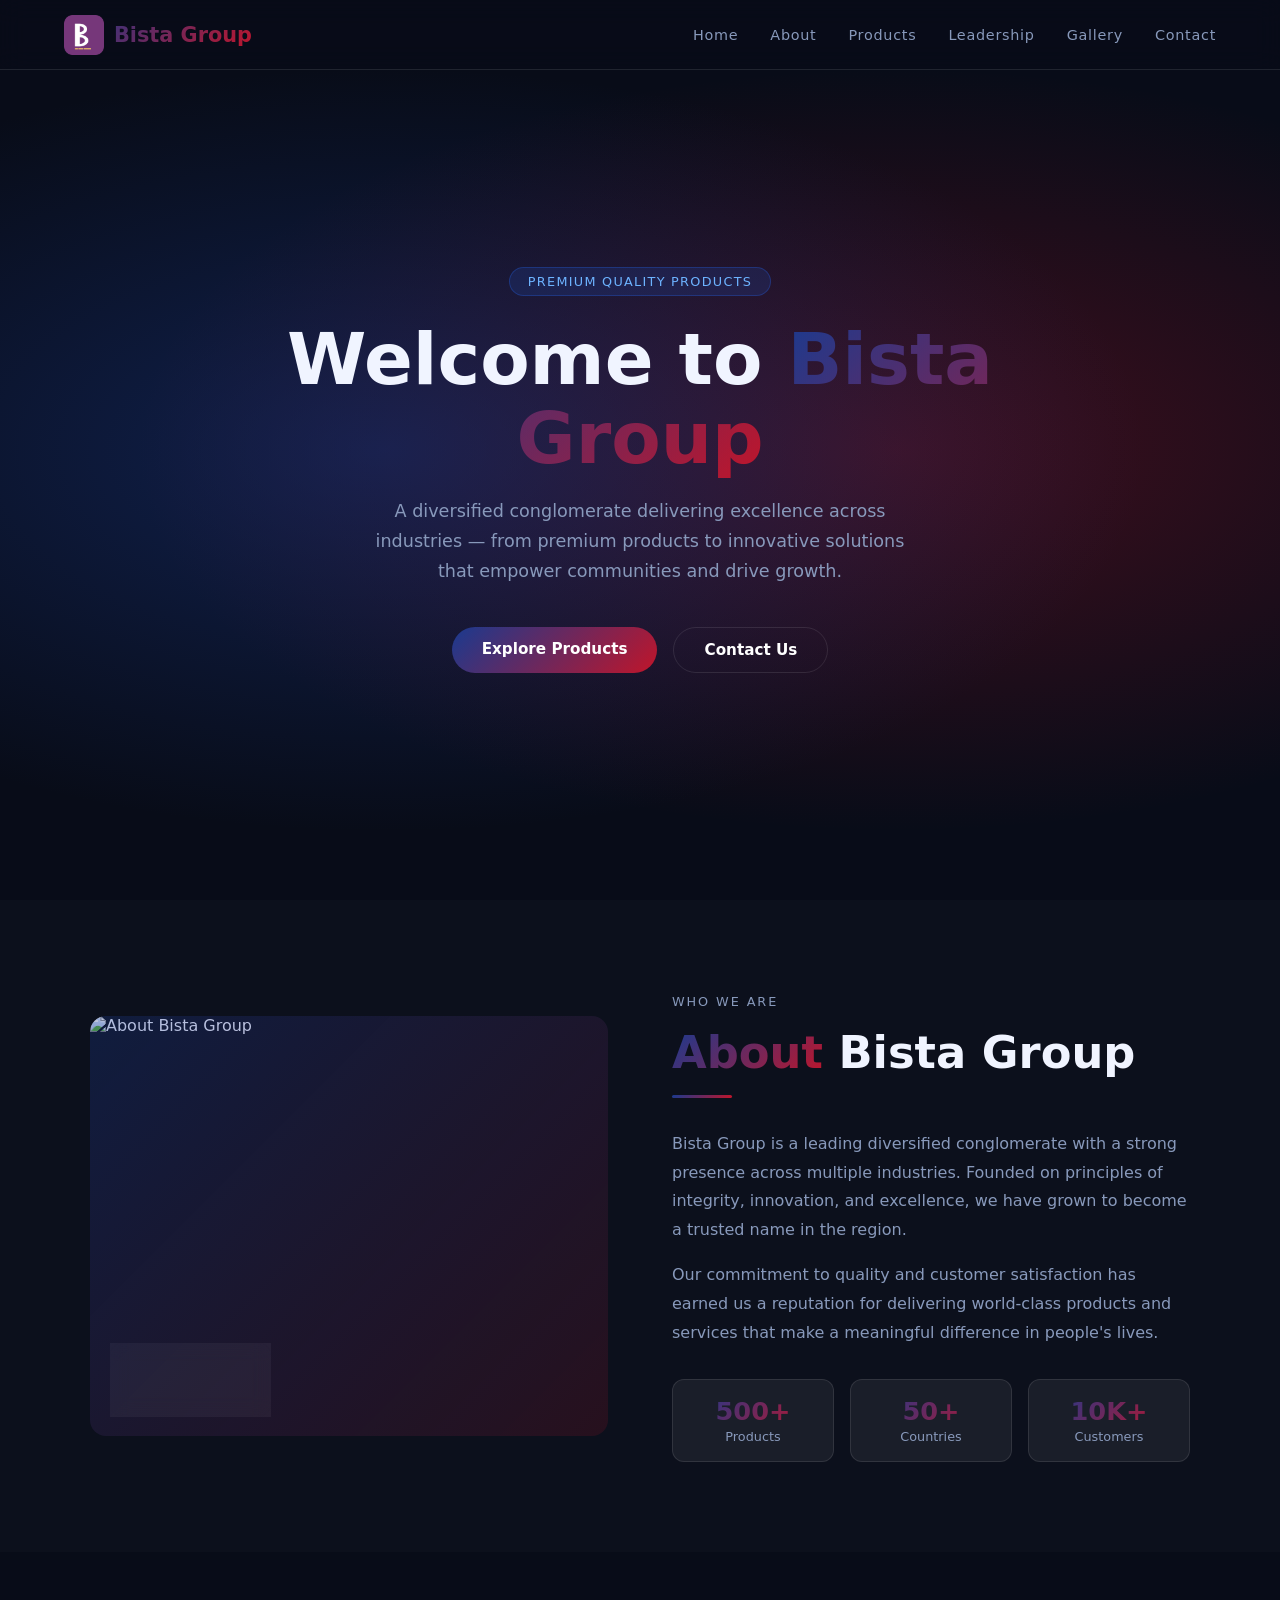
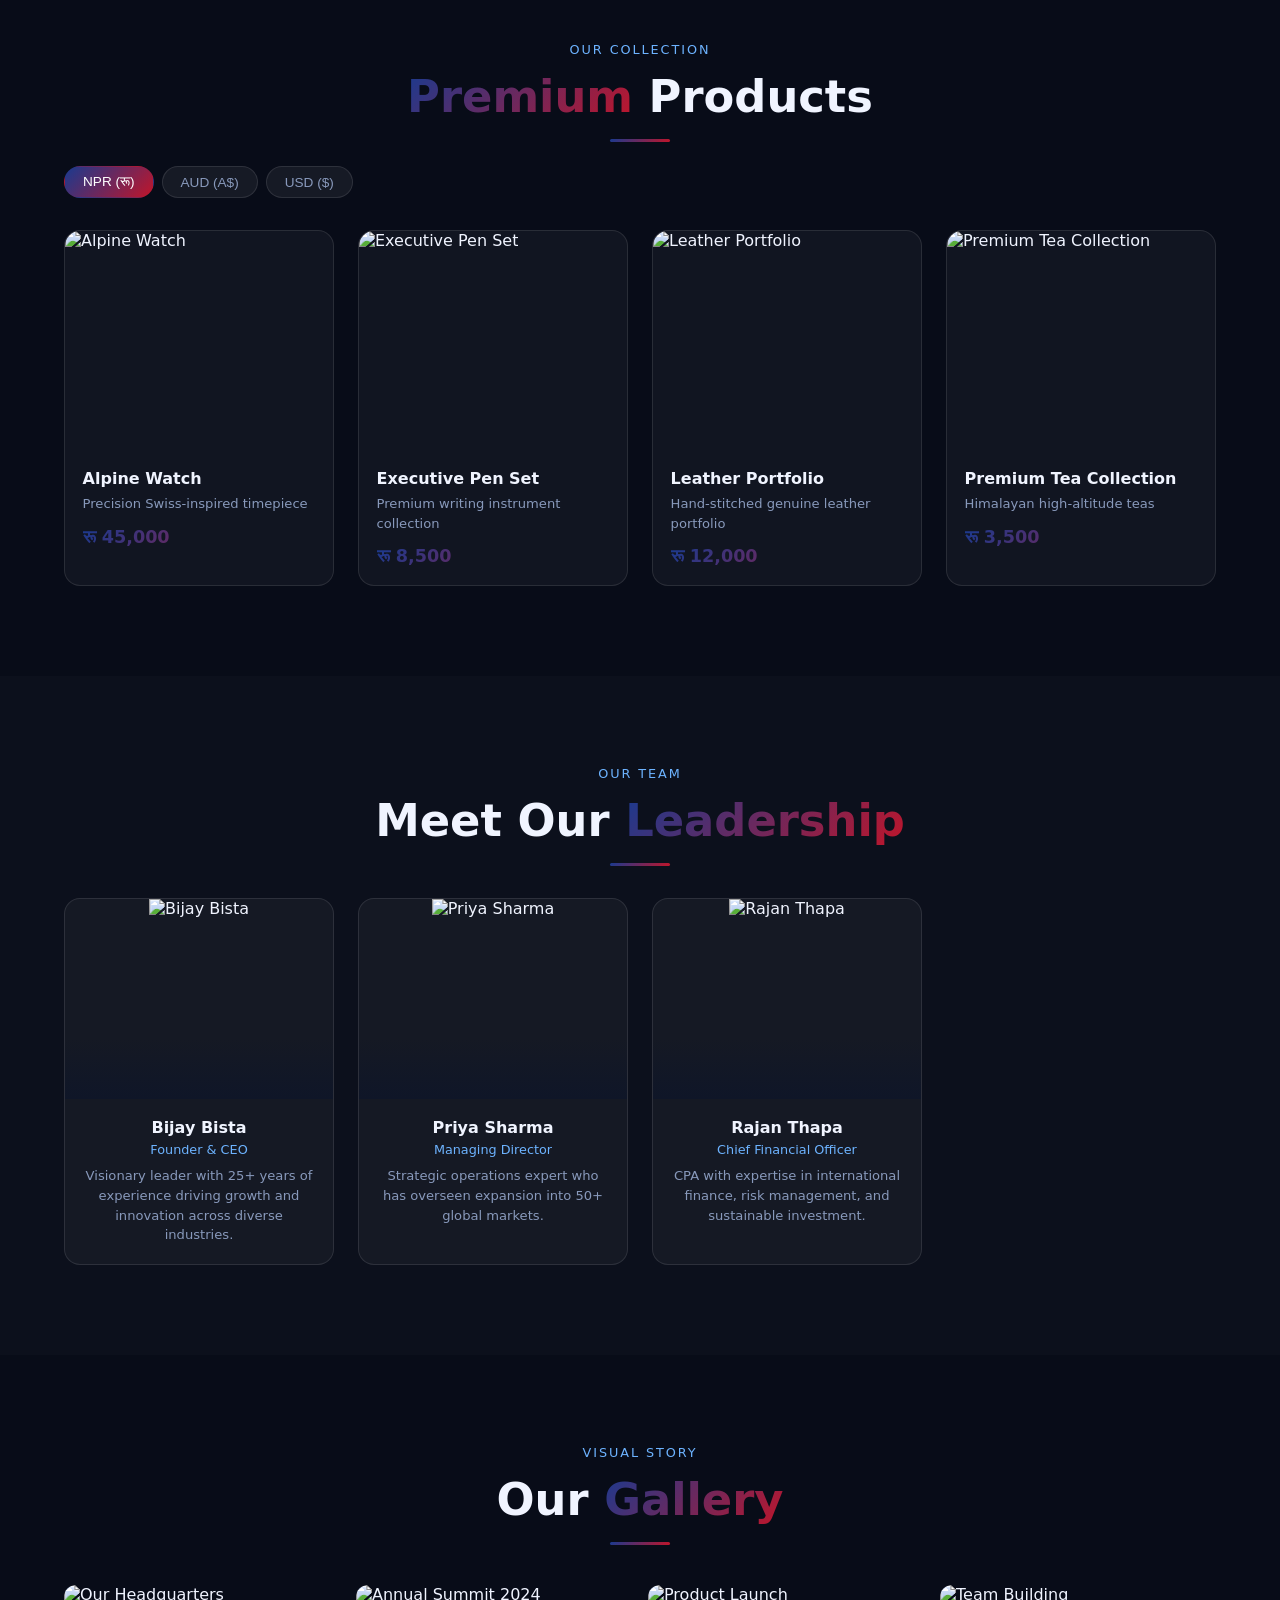
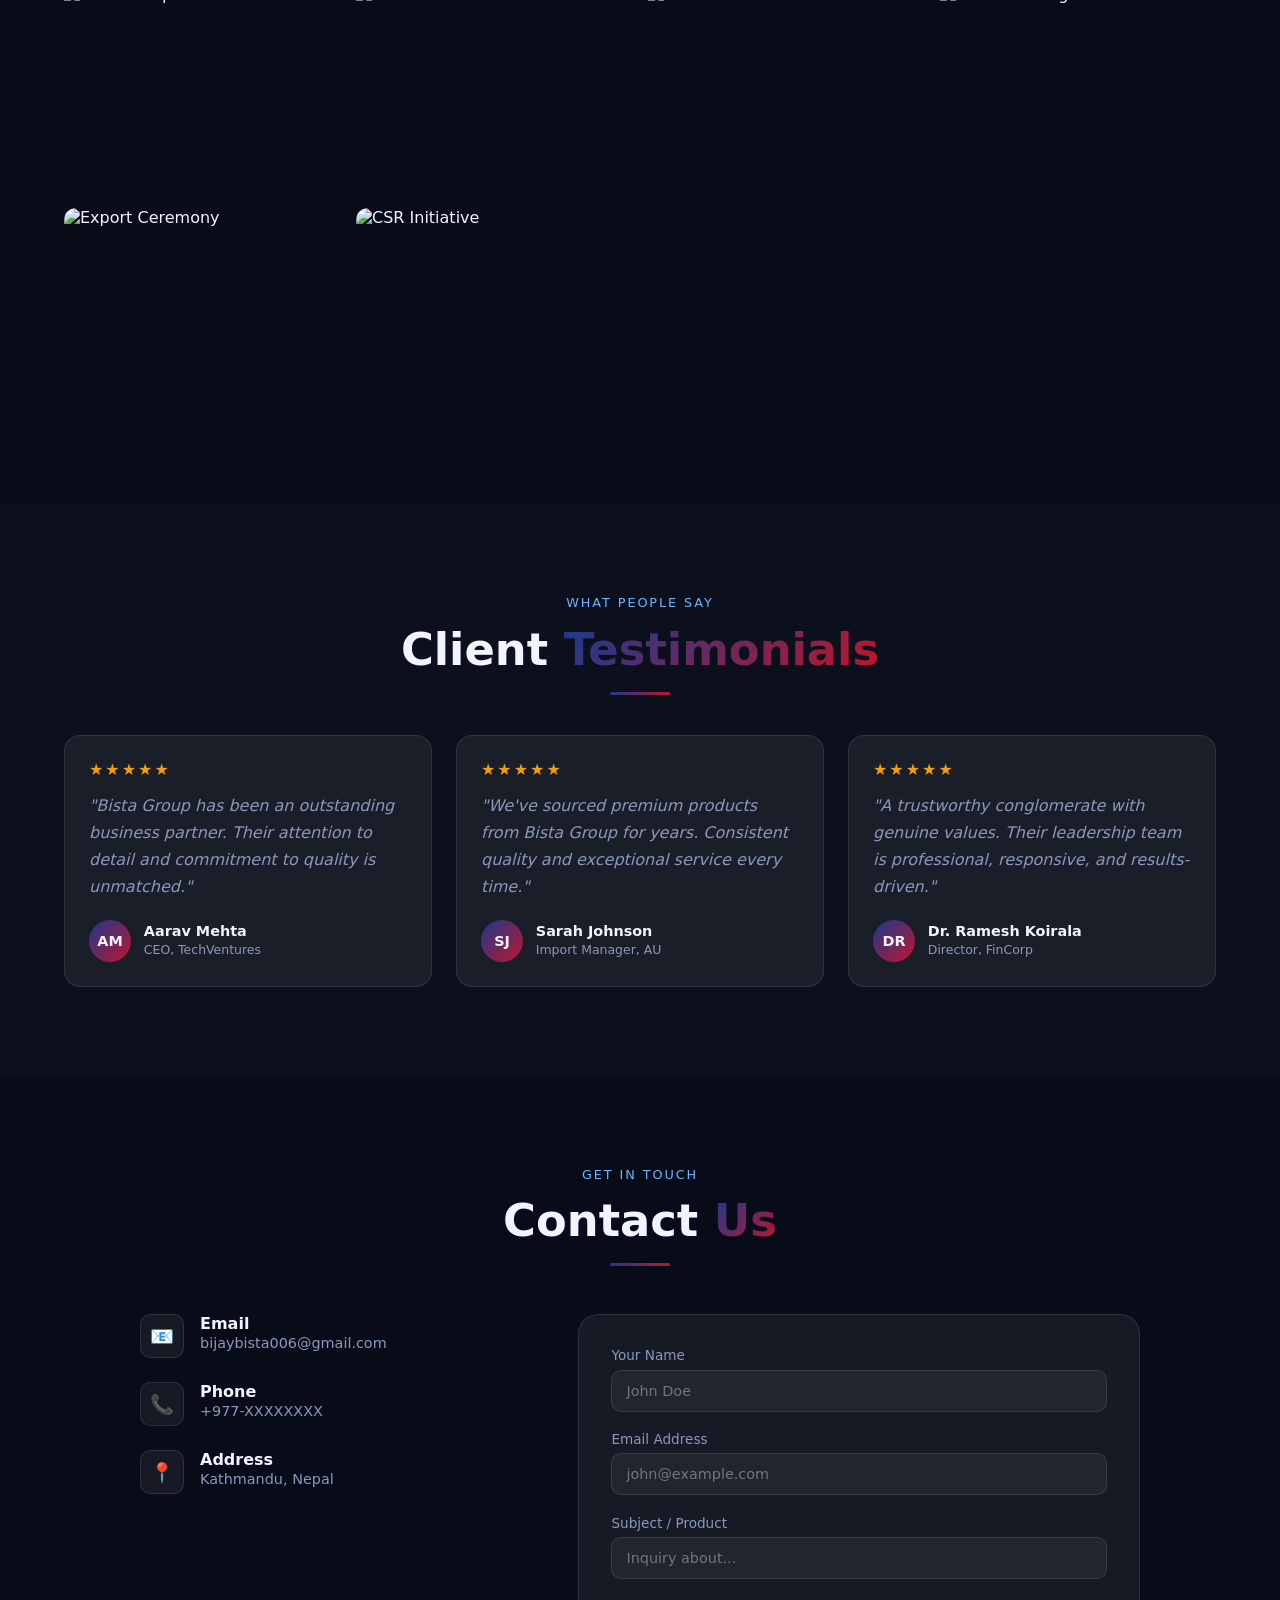
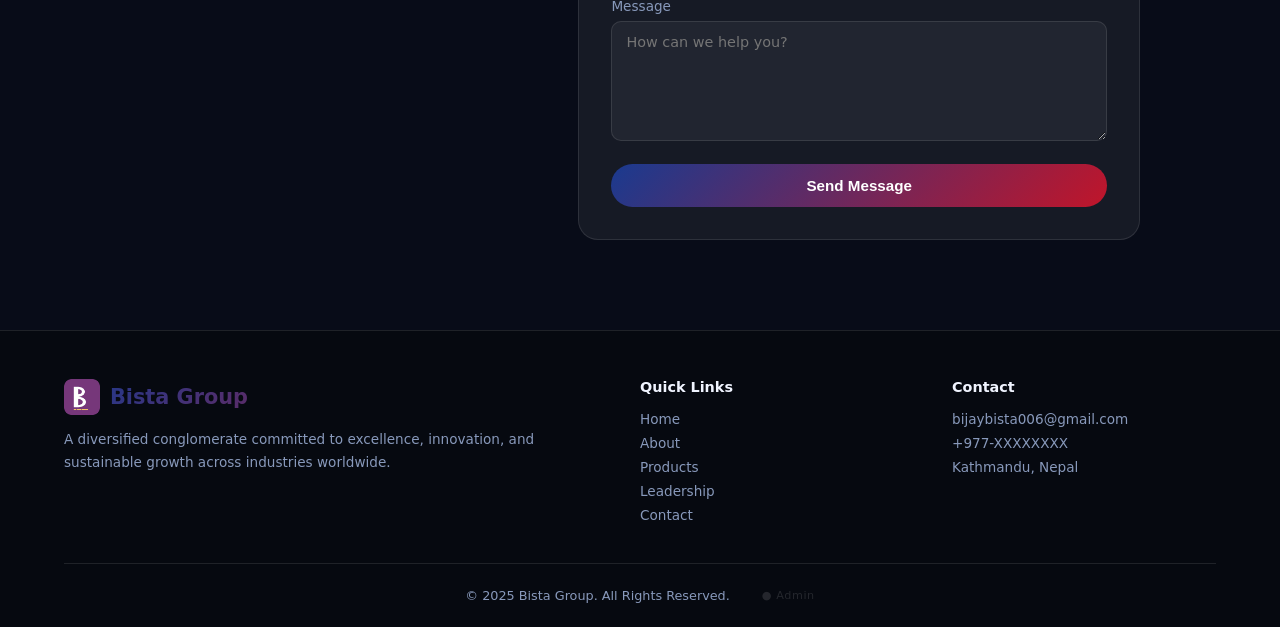
==== index.html @ d53dec5a "Add files via upload" ====
<!DOCTYPE html>
<html lang="en">
<head>
<meta charset="UTF-8">
<meta name="viewport" content="width=device-width, initial-scale=1.0">
<title>Bista Group</title>
<link rel="icon" type="image/png" sizes="32x32" href="assets/images/favicon-32.png">
<link rel="icon" type="image/png" sizes="64x64" href="assets/images/favicon-64.png">
<link rel="apple-touch-icon" sizes="180x180" href="assets/images/favicon-180.png">
<link rel="stylesheet" href="css/style.css">
<!-- EmailJS -->
<script src="https://cdn.jsdelivr.net/npm/@emailjs/browser@3/dist/email.min.js"></script>
</head>
<body>

<!-- NAV -->
<nav>
  <div class="nav-logo">
    <img id="nav-logo-img" src="assets/images/logo-placeholder.png" onerror="this.src='https://placehold.co/40x40/1a3a8f/ffffff?text=BG'" alt="Logo">
    <span id="nav-logo-text">Bista Group</span>
  </div>
  <ul class="nav-links">
    <li><a href="#hero">Home</a></li>
    <li><a href="#about">About</a></li>
    <li><a href="#products">Products</a></li>
    <li><a href="#leadership">Leadership</a></li>
    <li><a href="#gallery">Gallery</a></li>
    <li><a href="#contact">Contact</a></li>
  </ul>
  <div class="hamburger" onclick="toggleMobile()">
    <span></span><span></span><span></span>
  </div>
</nav>
<div class="mobile-menu" id="mobile-menu">
  <a href="#hero" onclick="closeMobile()">Home</a>
  <a href="#about" onclick="closeMobile()">About</a>
  <a href="#products" onclick="closeMobile()">Products</a>
  <a href="#leadership" onclick="closeMobile()">Leadership</a>
  <a href="#gallery" onclick="closeMobile()">Gallery</a>
  <a href="#contact" onclick="closeMobile()">Contact</a>
</div>

<!-- HERO -->
<section id="hero">
  <div class="hero-bg"></div>
  <div class="hero-content">
    <div class="hero-tag" id="hero-tag">Premium Quality Products</div>
    <h1 class="hero-title">Welcome to <span id="hero-title-span">Bista Group</span></h1>
    <p class="hero-sub" id="hero-sub">A diversified conglomerate delivering excellence across industries — from premium products to innovative solutions that empower communities and drive growth.</p>
    <div class="hero-btns">
      <a href="#products" class="btn btn-primary">Explore Products</a>
      <a href="#contact" class="btn btn-outline">Contact Us</a>
    </div>
  </div>
</section>

<!-- ABOUT -->
<section id="about">
  <div class="about-grid">
    <div class="about-img fade-in">
      <img id="about-img" src="https://placehold.co/600x420/1a3a8f/ffffff?text=About+Us" alt="About Bista Group">
      <div class="about-badge">
        <strong id="about-badge-num">25+</strong>
        <span id="about-badge-text">Years of Excellence</span>
      </div>
    </div>
    <div class="about-text fade-in">
      <p class="section-tag">Who We Are</p>
      <h2 class="section-title"><span>About</span> Bista Group</h2>
      <div class="divider"></div>
      <p id="about-p1">Bista Group is a leading diversified conglomerate with a strong presence across multiple industries. Founded on principles of integrity, innovation, and excellence, we have grown to become a trusted name in the region.</p>
      <p id="about-p2" style="margin-top:1rem;">Our commitment to quality and customer satisfaction has earned us a reputation for delivering world-class products and services.</p>
      <div class="about-stats">
        <div class="stat-card"><strong id="stat-1">500+</strong><span id="stat-1-l">Products</span></div>
        <div class="stat-card"><strong id="stat-2">50+</strong><span id="stat-2-l">Countries</span></div>
        <div class="stat-card"><strong id="stat-3">10K+</strong><span id="stat-3-l">Customers</span></div>
      </div>
    </div>
  </div>
</section>

<!-- PRODUCTS -->
<section id="products">
  <div style="text-align:center;">
    <p class="section-tag">Our Collection</p>
    <h2 class="section-title"><span>Premium</span> Products</h2>
    <div class="divider" style="margin:1rem auto 1.5rem;"></div>
  </div>
  <div class="currency-bar" id="currency-bar">
    <button class="currency-btn active" onclick="setCurrency('NPR','रू')">NPR (रू)</button>
    <button class="currency-btn" onclick="setCurrency('AUD','A$')">AUD (A$)</button>
    <button class="currency-btn" onclick="setCurrency('USD','$')">USD ($)</button>
  </div>
  <div class="products-grid" id="products-grid"></div>
</section>

<!-- LEADERSHIP -->
<section id="leadership">
  <div style="text-align:center;">
    <p class="section-tag">Our Team</p>
    <h2 class="section-title">Meet Our <span>Leadership</span></h2>
    <div class="divider" style="margin:1rem auto 2rem;"></div>
  </div>
  <div class="leadership-grid" id="leadership-grid"></div>
</section>

<!-- GALLERY -->
<section id="gallery">
  <div style="text-align:center;margin-bottom:2.5rem;">
    <p class="section-tag">Visual Story</p>
    <h2 class="section-title">Our <span>Gallery</span></h2>
    <div class="divider" style="margin:1rem auto 0;"></div>
  </div>
  <div class="gallery-grid" id="gallery-grid"></div>
</section>

<!-- TESTIMONIALS -->
<section id="testimonials">
  <div style="text-align:center;margin-bottom:2.5rem;">
    <p class="section-tag">What People Say</p>
    <h2 class="section-title">Client <span>Testimonials</span></h2>
    <div class="divider" style="margin:1rem auto 0;"></div>
  </div>
  <div class="testimonials-grid" id="testimonials-grid"></div>
</section>

<!-- CONTACT -->
<section id="contact">
  <div style="text-align:center;margin-bottom:3rem;">
    <p class="section-tag">Get in Touch</p>
    <h2 class="section-title">Contact <span>Us</span></h2>
    <div class="divider" style="margin:1rem auto 0;"></div>
  </div>
  <div class="contact-grid">
    <div>
      <div class="contact-info-item">
        <div class="contact-icon">📧</div>
        <div><strong>Email</strong><br><span id="contact-email" style="color:var(--text-muted);font-size:.9rem;">bijaybista006@gmail.com</span></div>
      </div>
      <div class="contact-info-item">
        <div class="contact-icon">📞</div>
        <div><strong>Phone</strong><br><span id="contact-phone" style="color:var(--text-muted);font-size:.9rem;">+977-XXXXXXXX</span></div>
      </div>
      <div class="contact-info-item">
        <div class="contact-icon">📍</div>
        <div><strong>Address</strong><br><span id="contact-addr" style="color:var(--text-muted);font-size:.9rem;">Kathmandu, Nepal</span></div>
      </div>
    </div>
    <div class="contact-form">
      <div class="form-msg" id="contact-msg"></div>
      <div class="form-group">
        <label>Your Name</label>
        <input type="text" id="cf-name" placeholder="John Doe">
      </div>
      <div class="form-group">
        <label>Email Address</label>
        <input type="email" id="cf-email" placeholder="john@example.com">
      </div>
      <div class="form-group">
        <label>Subject / Product</label>
        <input type="text" id="cf-subject" placeholder="Inquiry about...">
      </div>
      <div class="form-group">
        <label>Message</label>
        <textarea id="cf-message" placeholder="How can we help you?"></textarea>
      </div>
      <button class="btn btn-primary" style="width:100%;" onclick="sendContact()">Send Message</button>
    </div>
  </div>
</section>

<!-- FOOTER -->
<footer>
  <div class="footer-grid">
    <div class="footer-brand">
      <div class="nav-logo" style="margin-bottom:.8rem;">
        <img id="footer-logo" src="https://placehold.co/36x36/1a3a8f/ffffff?text=BG" alt="Logo" style="width:36px;height:36px;border-radius:6px;">
        <span id="footer-brand-name">Bista Group</span>
      </div>
      <p id="footer-desc">A diversified conglomerate committed to excellence, innovation, and sustainable growth across industries worldwide.</p>
    </div>
    <div class="footer-col">
      <h4>Quick Links</h4>
      <a href="#hero">Home</a>
      <a href="#about">About</a>
      <a href="#products">Products</a>
      <a href="#leadership">Leadership</a>
      <a href="#contact">Contact</a>
    </div>
    <div class="footer-col">
      <h4>Contact</h4>
      <a href="#" id="footer-email">bijaybista006@gmail.com</a>
      <a href="#" id="footer-phone">+977-XXXXXXXX</a>
      <a href="#" id="footer-addr">Kathmandu, Nepal</a>
    </div>
  </div>
  <div class="footer-bottom">
    <!-- Hidden admin link — subtle, bottom of page -->
    <p id="footer-copy">© 2025 Bista Group. All Rights Reserved.</p>
    <a href="admin.html" class="admin-footer-link" title="Admin">&#9679; Admin</a>
  </div>
</footer>

<!-- PRODUCT MODAL -->
<div class="modal-overlay" id="product-modal">
  <div class="modal">
    <button class="modal-close" onclick="closeModal()">✕</button>
    <div class="modal-body">
      <div class="modal-gallery">
        <img id="modal-img" src="" alt="">
      </div>
      <div class="modal-details">
        <h2 id="modal-name"></h2>
        <div class="modal-price" id="modal-price"></div>
        <p class="modal-desc" id="modal-desc"></p>
        <div class="modal-actions">
          <button class="btn btn-google" onclick="alert('Google Pay: add your Google Pay merchant ID here.')">💳 Pay with Google</button>
          <button class="btn btn-contact" onclick="contactSeller()">✉ Contact Seller</button>
        </div>
      </div>
    </div>
  </div>
</div>

<script src="js/script.js"></script>
</body>
</html>
---- css/style.css ----
/* ════════════════════════════════════════
   css/style.css — Bista Group Main Website
   ════════════════════════════════════════ */

:root {
  --primary:   #1a3a8f;
  --secondary: #c0152a;
  --accent:    #2563eb;
  --bg-dark:   #080c18;
  --bg-card:   rgba(255,255,255,0.04);
  --bg-glass:  rgba(255,255,255,0.06);
  --border:    rgba(255,255,255,0.10);
  --text:      #f0f4ff;
  --text-muted:#8899bb;
  --grad:      linear-gradient(135deg, var(--primary), var(--secondary));
}

*, *::before, *::after { margin:0; padding:0; box-sizing:border-box; }
html { scroll-behavior:smooth; }
body { background:var(--bg-dark); color:var(--text); font-family:'Segoe UI',system-ui,sans-serif; overflow-x:hidden; }

/* ── SCROLLBAR ── */
::-webkit-scrollbar        { width:6px; }
::-webkit-scrollbar-track  { background:#0d1120; }
::-webkit-scrollbar-thumb  { background:var(--primary); border-radius:3px; }

/* ════════════ NAV ════════════ */
nav {
  position:fixed; top:0; left:0; right:0; z-index:1000;
  padding:0 5%; height:70px;
  display:flex; align-items:center; justify-content:space-between;
  background:rgba(8,12,24,0.88); backdrop-filter:blur(12px);
  border-bottom:1px solid var(--border); transition:all .3s;
}
.nav-logo {
  display:flex; align-items:center; gap:10px;
  font-size:1.3rem; font-weight:700;
  background:var(--grad); -webkit-background-clip:text; -webkit-text-fill-color:transparent;
  text-decoration:none;
}
.nav-logo img { width:40px; height:40px; object-fit:contain; border-radius:6px; }
.nav-links { display:flex; gap:2rem; list-style:none; }
.nav-links a { color:var(--text-muted); text-decoration:none; font-size:.9rem; letter-spacing:.05em; transition:color .2s; }
.nav-links a:hover { color:#fff; }

.hamburger { display:none; flex-direction:column; gap:5px; cursor:pointer; padding:5px; }
.hamburger span { width:24px; height:2px; background:#fff; border-radius:2px; transition:.3s; }

.mobile-menu {
  display:none; position:fixed; top:70px; left:0; right:0; z-index:999;
  background:rgba(8,12,24,.97); padding:1.5rem 5%;
  border-bottom:1px solid var(--border);
}
.mobile-menu.open { display:block; }
.mobile-menu a { display:block; color:var(--text); text-decoration:none; padding:.75rem 0; border-bottom:1px solid var(--border); font-size:1rem; }

/* ════════════ BUTTONS ════════════ */
.btn {
  padding:13px 30px; border-radius:30px; font-size:.95rem; font-weight:600;
  cursor:pointer; text-decoration:none; display:inline-block;
  transition:all .25s; border:none;
}
.btn-primary { background:var(--grad); color:#fff; }
.btn-primary:hover { transform:translateY(-2px); box-shadow:0 8px 24px rgba(26,58,143,.5); }
.btn-outline { background:transparent; color:#fff; border:1px solid var(--border); }
.btn-outline:hover { background:var(--bg-glass); border-color:rgba(255,255,255,.3); }
.btn-google  { background:linear-gradient(135deg,#4285F4,#34A853); color:#fff; }
.btn-contact { background:var(--grad); color:#fff; }

/* ════════════ SECTIONS ════════════ */
section { padding:90px 5%; }
.section-tag { color:#6db3ff; font-size:.8rem; letter-spacing:.15em; text-transform:uppercase; margin-bottom:.8rem; }
.section-title { font-size:clamp(1.8rem,4vw,2.8rem); font-weight:700; margin-bottom:1rem; }
.section-title span { background:var(--grad); -webkit-background-clip:text; -webkit-text-fill-color:transparent; }
.section-sub { color:var(--text-muted); max-width:580px; line-height:1.7; margin-bottom:3rem; }
.divider { width:60px; height:3px; background:var(--grad); border-radius:2px; margin:1rem 0 2rem; }

/* ════════════ HERO ════════════ */
#hero {
  min-height:100vh; display:flex; align-items:center; justify-content:center;
  text-align:center; padding:100px 5% 60px; position:relative; overflow:hidden;
}
.hero-bg {
  position:absolute; inset:0;
  background:
    radial-gradient(ellipse at 30% 50%, rgba(26,58,143,.45) 0%, transparent 60%),
    radial-gradient(ellipse at 70% 50%, rgba(192,21,42,.30) 0%, transparent 60%);
  z-index:0;
}
.hero-content { position:relative; z-index:1; max-width:800px; }
.hero-tag {
  display:inline-block; background:rgba(37,99,235,.15);
  border:1px solid rgba(37,99,235,.3); color:#6db3ff;
  padding:6px 18px; border-radius:20px; font-size:.8rem;
  letter-spacing:.1em; text-transform:uppercase;
  margin-bottom:1.5rem; animation:fadeUp .8s ease both;
}
.hero-title {
  font-size:clamp(2.2rem,6vw,4.5rem); font-weight:800; line-height:1.1;
  margin-bottom:1.2rem; animation:fadeUp .8s .15s ease both;
}
.hero-title span { background:var(--grad); -webkit-background-clip:text; -webkit-text-fill-color:transparent; }
.hero-sub {
  color:var(--text-muted); font-size:1.1rem; max-width:550px;
  margin:0 auto 2.5rem; line-height:1.7; animation:fadeUp .8s .3s ease both;
}
.hero-btns { display:flex; gap:1rem; justify-content:center; flex-wrap:wrap; animation:fadeUp .8s .45s ease both; }

/* ════════════ ABOUT ════════════ */
#about { background:rgba(255,255,255,.015); }
.about-grid { display:grid; grid-template-columns:1fr 1fr; gap:4rem; align-items:center; max-width:1100px; margin:0 auto; }
.about-img { position:relative; border-radius:16px; overflow:hidden; }
.about-img img { width:100%; height:420px; object-fit:cover; display:block; }
.about-img::after {
  content:''; position:absolute; inset:0;
  background:linear-gradient(135deg,rgba(26,58,143,.3),rgba(192,21,42,.15)); pointer-events:none;
}
.about-badge {
  position:absolute; bottom:20px; left:20px;
  background:var(--bg-glass); backdrop-filter:blur(10px);
  border:1px solid var(--border); border-radius:12px; padding:12px 18px;
}
.about-badge strong { display:block; font-size:1.5rem; font-weight:700; background:var(--grad); -webkit-background-clip:text; -webkit-text-fill-color:transparent; }
.about-badge span   { font-size:.8rem; color:var(--text-muted); }
.about-text p { color:var(--text-muted); line-height:1.8; }
.about-stats { display:grid; grid-template-columns:repeat(3,1fr); gap:1rem; margin-top:2rem; }
.stat-card { background:var(--bg-glass); border:1px solid var(--border); border-radius:12px; padding:1rem; text-align:center; }
.stat-card strong { display:block; font-size:1.6rem; font-weight:700; background:var(--grad); -webkit-background-clip:text; -webkit-text-fill-color:transparent; }
.stat-card span { font-size:.8rem; color:var(--text-muted); }

/* ════════════ PRODUCTS ════════════ */
#products { background:var(--bg-dark); }
.currency-bar { display:flex; gap:.5rem; margin-bottom:2rem; flex-wrap:wrap; }
.currency-btn { background:var(--bg-glass); border:1px solid var(--border); color:var(--text-muted); padding:7px 18px; border-radius:20px; cursor:pointer; font-size:.85rem; transition:all .2s; }
.currency-btn.active { background:var(--grad); border-color:transparent; color:#fff; }
.products-grid { display:grid; grid-template-columns:repeat(auto-fill,minmax(260px,1fr)); gap:1.5rem; }

.product-card { background:var(--bg-card); border:1px solid var(--border); border-radius:16px; overflow:hidden; cursor:pointer; transition:all .3s; position:relative; }
.product-card:hover { transform:translateY(-6px); border-color:rgba(37,99,235,.4); box-shadow:0 20px 40px rgba(0,0,0,.4); }
.product-card:hover .product-overlay { opacity:1; }
.product-img-wrap { height:220px; overflow:hidden; position:relative; }
.product-img-wrap img { width:100%; height:100%; object-fit:cover; transition:transform .4s; }
.product-card:hover .product-img-wrap img { transform:scale(1.06); }
.product-overlay { position:absolute; inset:0; background:rgba(26,58,143,.6); display:flex; align-items:center; justify-content:center; opacity:0; transition:opacity .3s; }
.product-overlay span { background:#fff; color:#111; padding:10px 22px; border-radius:24px; font-weight:600; font-size:.9rem; }
.product-info { padding:1.1rem; }
.product-info h3 { font-size:1rem; font-weight:600; margin-bottom:.4rem; }
.product-info p { color:var(--text-muted); font-size:.82rem; line-height:1.5; margin-bottom:.8rem; display:-webkit-box; -webkit-line-clamp:2; -webkit-box-orient:vertical; overflow:hidden; }
.product-price { font-size:1.1rem; font-weight:700; background:var(--grad); -webkit-background-clip:text; -webkit-text-fill-color:transparent; }

/* ════════════ PRODUCT MODAL ════════════ */
.modal-overlay {
  position:fixed; inset:0; background:rgba(0,0,0,.85); z-index:2000;
  display:none; align-items:center; justify-content:center;
  padding:20px; backdrop-filter:blur(4px);
}
.modal-overlay.open { display:flex; }
.modal { background:#0f1628; border:1px solid var(--border); border-radius:20px; max-width:900px; width:100%; max-height:90vh; overflow-y:auto; position:relative; }
.modal-close { position:absolute; top:16px; right:16px; background:var(--bg-glass); border:1px solid var(--border); color:#fff; width:36px; height:36px; border-radius:50%; cursor:pointer; font-size:1.2rem; display:flex; align-items:center; justify-content:center; z-index:10; }
.modal-body { display:grid; grid-template-columns:1fr 1fr; }
.modal-gallery { padding:2rem; }
.modal-gallery img { width:100%; height:340px; object-fit:cover; border-radius:12px; margin-bottom:1rem; }
.modal-details { padding:2rem; border-left:1px solid var(--border); }
.modal-details h2 { font-size:1.6rem; font-weight:700; margin-bottom:.5rem; }
.modal-price { font-size:2rem; font-weight:800; background:var(--grad); -webkit-background-clip:text; -webkit-text-fill-color:transparent; margin:1rem 0; }
.modal-desc { color:var(--text-muted); line-height:1.8; margin-bottom:1.5rem; }
.modal-actions { display:flex; flex-direction:column; gap:.8rem; }

/* ════════════ LEADERSHIP ════════════ */
#leadership { background:rgba(255,255,255,.015); }
.leadership-grid { display:grid; grid-template-columns:repeat(auto-fill,minmax(240px,1fr)); gap:1.5rem; }
.leader-card { background:var(--bg-card); border:1px solid var(--border); border-radius:16px; overflow:hidden; text-align:center; transition:all .3s; }
.leader-card:hover { transform:translateY(-4px); border-color:rgba(37,99,235,.3); }
.leader-img { height:200px; overflow:hidden; position:relative; }
.leader-img img { width:100%; height:100%; object-fit:cover; }
.leader-img::after { content:''; position:absolute; bottom:0; left:0; right:0; height:60px; background:linear-gradient(transparent,#0f1628); }
.leader-info { padding:1.2rem; }
.leader-info h3 { font-size:1rem; font-weight:600; }
.leader-info .role { color:#6db3ff; font-size:.8rem; font-weight:500; margin:.3rem 0 .6rem; }
.leader-info p { color:var(--text-muted); font-size:.82rem; line-height:1.5; }

/* ════════════ GALLERY ════════════ */
#gallery { background:var(--bg-dark); }
.gallery-grid { display:grid; grid-template-columns:repeat(auto-fill,minmax(240px,1fr)); gap:1rem; }
.gallery-item { border-radius:12px; overflow:hidden; aspect-ratio:4/3; cursor:pointer; }
.gallery-item img { width:100%; height:100%; object-fit:cover; transition:transform .4s; }
.gallery-item:hover img { transform:scale(1.08); }

/* ════════════ TESTIMONIALS ════════════ */
#testimonials { background:rgba(255,255,255,.015); }
.testimonials-grid { display:grid; grid-template-columns:repeat(auto-fill,minmax(280px,1fr)); gap:1.5rem; }
.testi-card { background:var(--bg-glass); border:1px solid var(--border); border-radius:16px; padding:1.5rem; }
.testi-stars { color:#f59e0b; margin-bottom:.8rem; letter-spacing:2px; }
.testi-text { color:var(--text-muted); line-height:1.7; font-style:italic; margin-bottom:1.2rem; }
.testi-author { display:flex; align-items:center; gap:.8rem; }
.testi-avatar { width:42px; height:42px; border-radius:50%; background:var(--grad); display:flex; align-items:center; justify-content:center; font-weight:700; font-size:.9rem; flex-shrink:0; }
.testi-author-info strong { display:block; font-size:.9rem; }
.testi-author-info span { font-size:.78rem; color:var(--text-muted); }

/* ════════════ CONTACT ════════════ */
#contact { background:var(--bg-dark); }
.contact-grid { display:grid; grid-template-columns:1fr 1.5fr; gap:4rem; max-width:1000px; margin:0 auto; }
.contact-info-item { display:flex; align-items:flex-start; gap:1rem; margin-bottom:1.5rem; }
.contact-icon { width:44px; height:44px; background:var(--bg-glass); border:1px solid var(--border); border-radius:10px; display:flex; align-items:center; justify-content:center; font-size:1.2rem; flex-shrink:0; }
.contact-form { background:var(--bg-glass); border:1px solid var(--border); border-radius:20px; padding:2rem; }
.form-group { margin-bottom:1.2rem; }
.form-group label { display:block; font-size:.85rem; color:var(--text-muted); margin-bottom:.4rem; }
.form-group input,
.form-group textarea { width:100%; background:rgba(255,255,255,.05); border:1px solid var(--border); border-radius:10px; padding:12px 14px; color:#fff; font-size:.9rem; outline:none; transition:border-color .2s; font-family:inherit; }
.form-group input:focus,
.form-group textarea:focus { border-color:rgba(37,99,235,.6); }
.form-group textarea { min-height:120px; resize:vertical; }
.form-msg { padding:.8rem; border-radius:8px; margin-bottom:1rem; font-size:.85rem; display:none; }
.form-msg.success { background:rgba(16,185,129,.15); border:1px solid rgba(16,185,129,.3); color:#34d399; display:block; }
.form-msg.error   { background:rgba(239,68,68,.15); border:1px solid rgba(239,68,68,.3); color:#f87171; display:block; }

/* ════════════ FOOTER ════════════ */
footer { background:#060910; border-top:1px solid var(--border); padding:3rem 5% 1.5rem; }
.footer-grid { display:grid; grid-template-columns:2fr 1fr 1fr; gap:3rem; margin-bottom:2rem; }
.footer-brand p { color:var(--text-muted); font-size:.85rem; line-height:1.7; margin-top:.8rem; }
.footer-col h4 { font-size:.9rem; font-weight:600; margin-bottom:1rem; }
.footer-col a { display:block; color:var(--text-muted); text-decoration:none; font-size:.85rem; margin-bottom:.5rem; transition:color .2s; }
.footer-col a:hover { color:#fff; }
.footer-bottom {
  border-top:1px solid var(--border); padding-top:1.5rem;
  display:flex; align-items:center; justify-content:center; gap:2rem;
  color:var(--text-muted); font-size:.8rem; flex-wrap:wrap;
}
/* Subtle admin link in footer — not visible to casual visitors */
.admin-footer-link {
  color:rgba(255,255,255,.12); font-size:.7rem; text-decoration:none;
  letter-spacing:.05em; transition:color .3s;
}
.admin-footer-link:hover { color:rgba(255,255,255,.4); }

/* ════════════ ANIMATIONS ════════════ */
@keyframes fadeUp {
  from { opacity:0; transform:translateY(20px); }
  to   { opacity:1; transform:translateY(0); }
}
.fade-in { opacity:0; transform:translateY(24px); transition:opacity .6s ease, transform .6s ease; }
.fade-in.visible { opacity:1; transform:none; }

/* ════════════ RESPONSIVE ════════════ */
@media (max-width:900px) {
  .about-grid,
  .modal-body,
  .contact-grid,
  .footer-grid { grid-template-columns:1fr; }
  .modal-details { border-left:none; border-top:1px solid var(--border); }
  .modal-gallery img { height:240px; }
}
@media (max-width:640px) {
  .nav-links { display:none; }
  .hamburger { display:flex; }
  .about-stats { grid-template-columns:1fr 1fr; }
  .hero-title { font-size:2rem; }
  section { padding:70px 5%; }
}
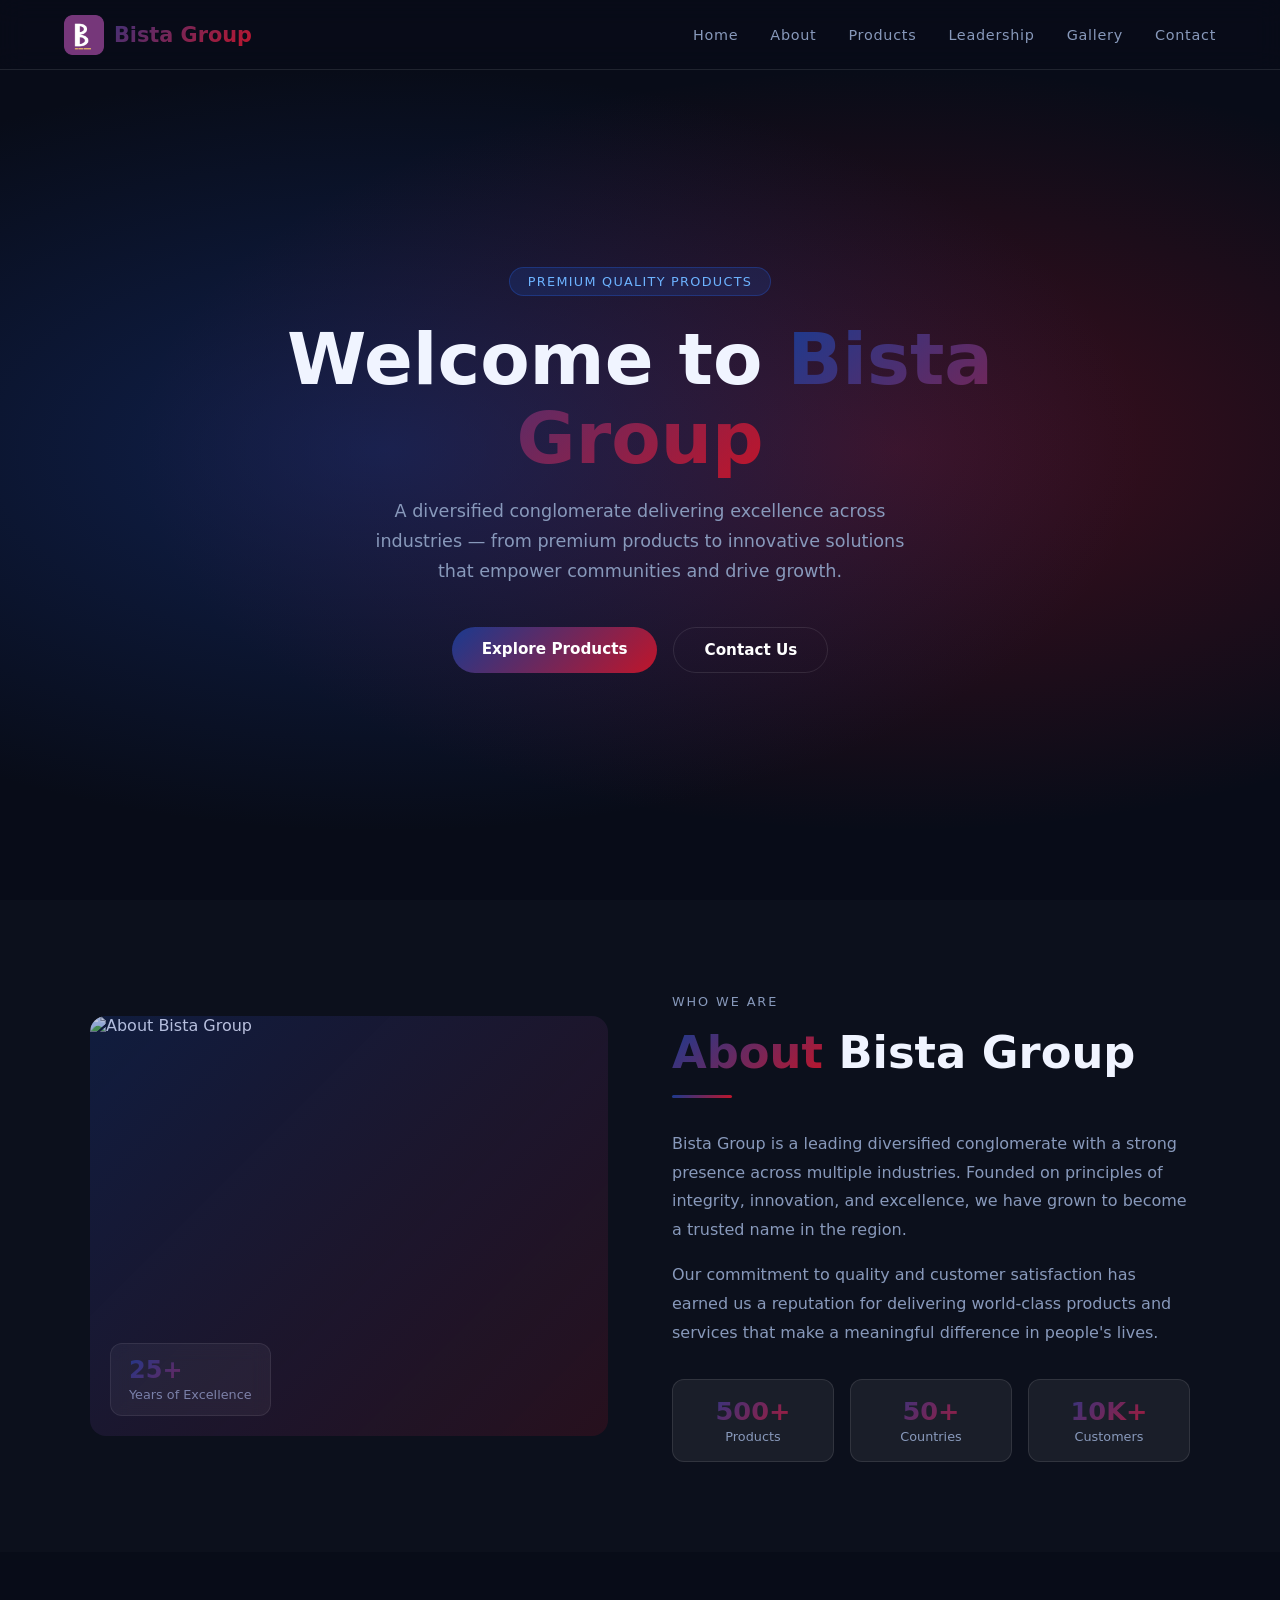
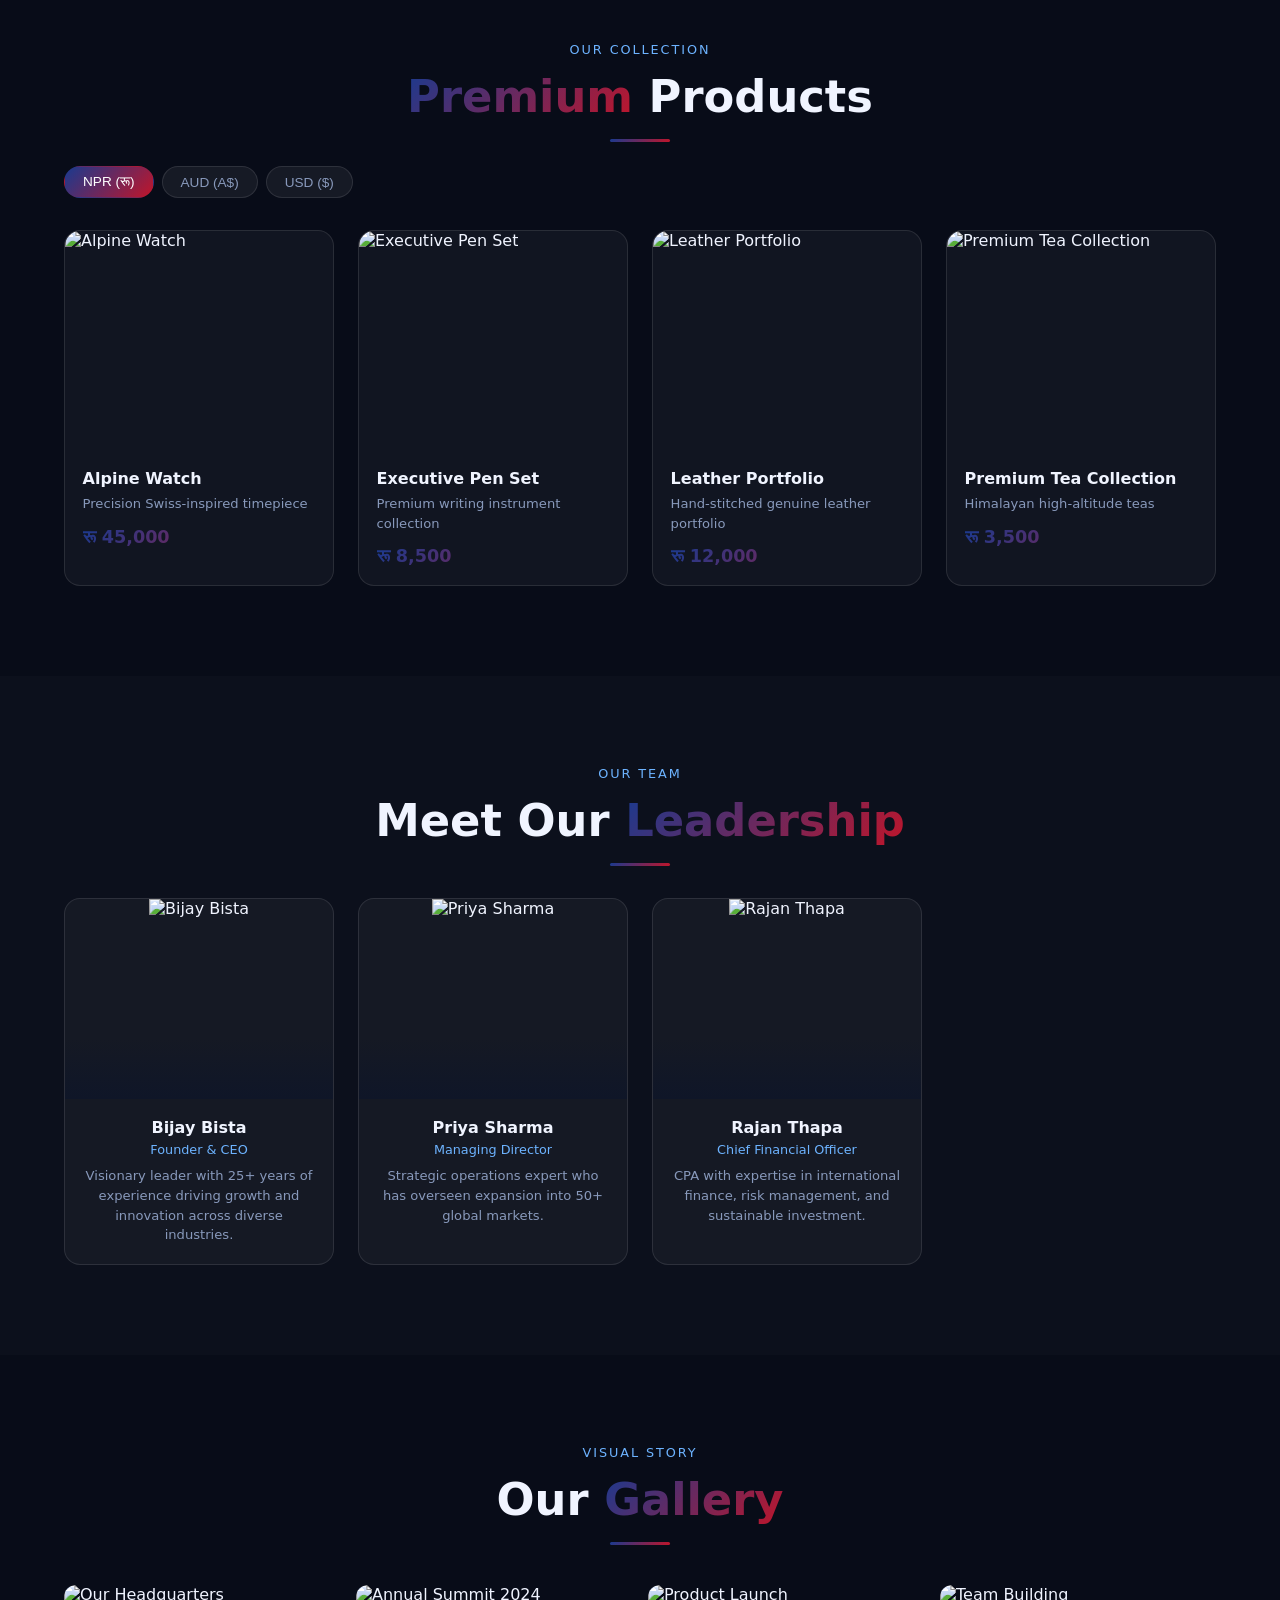
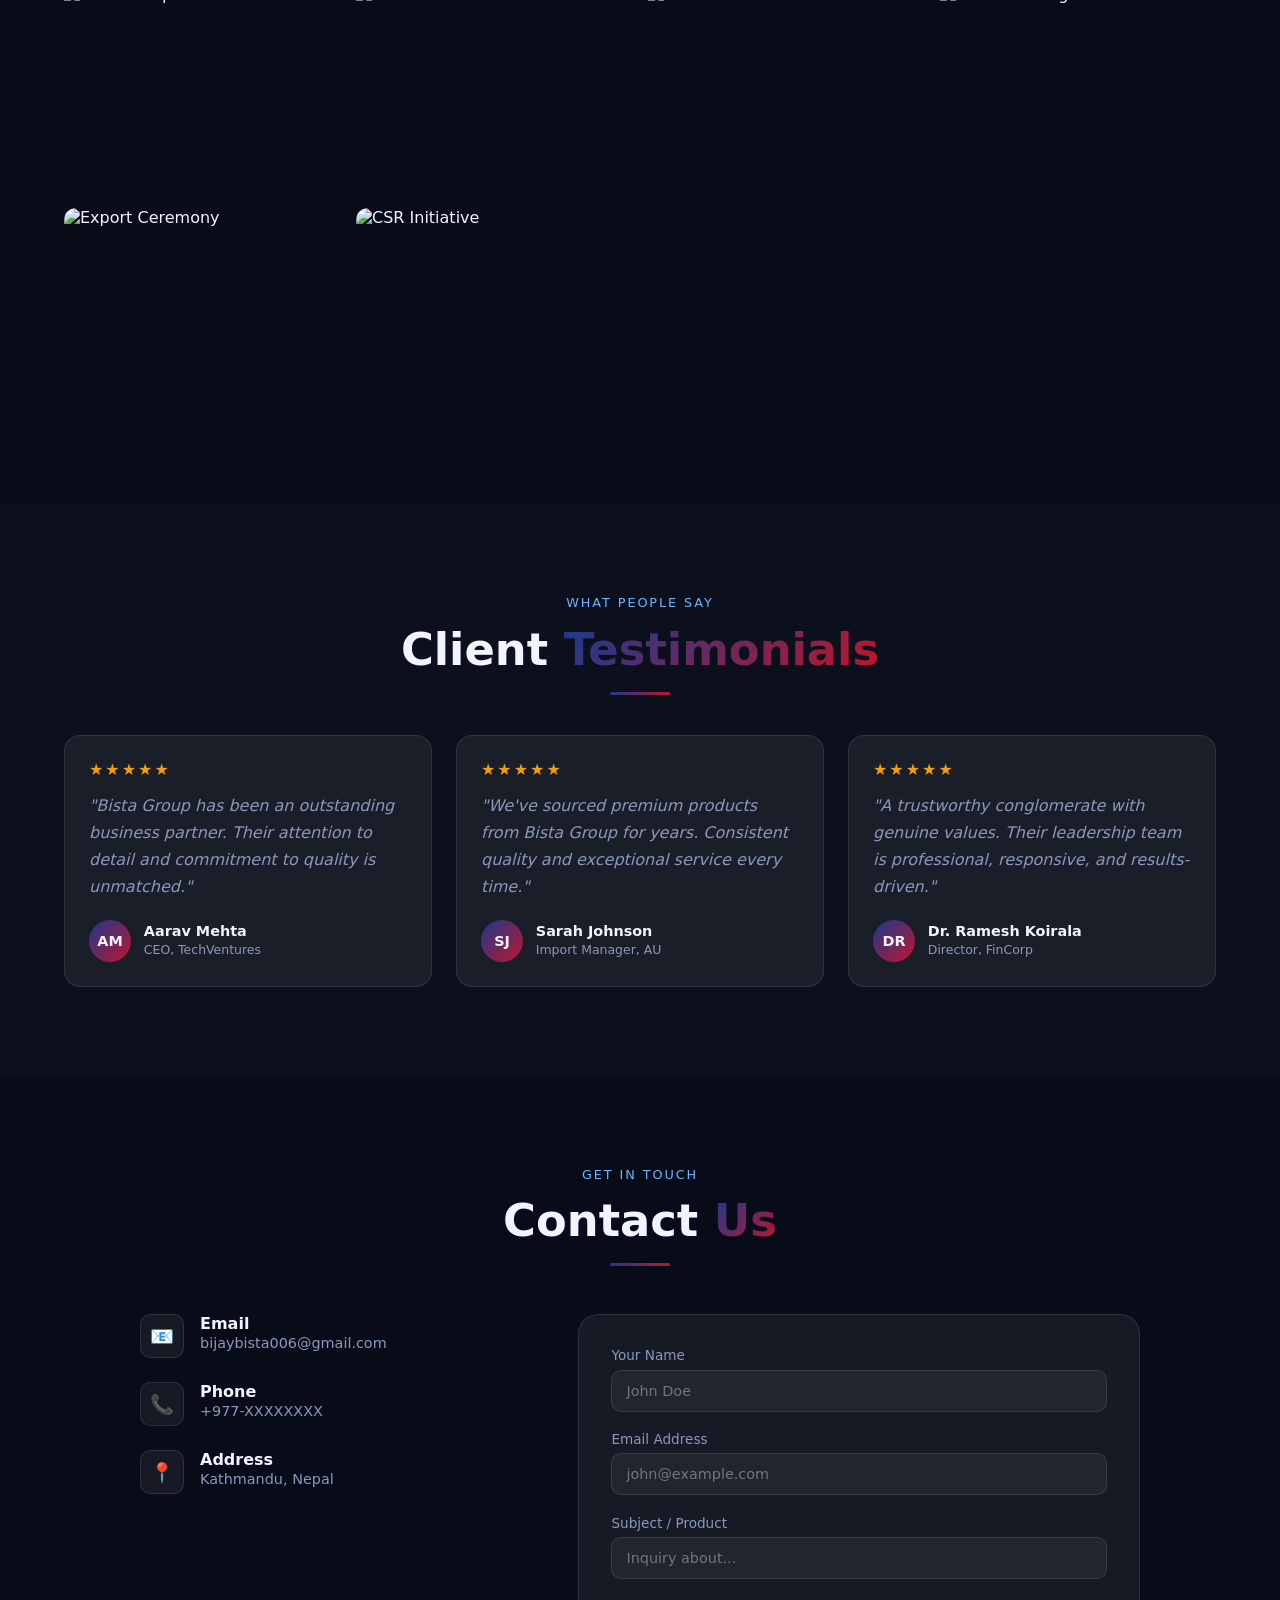
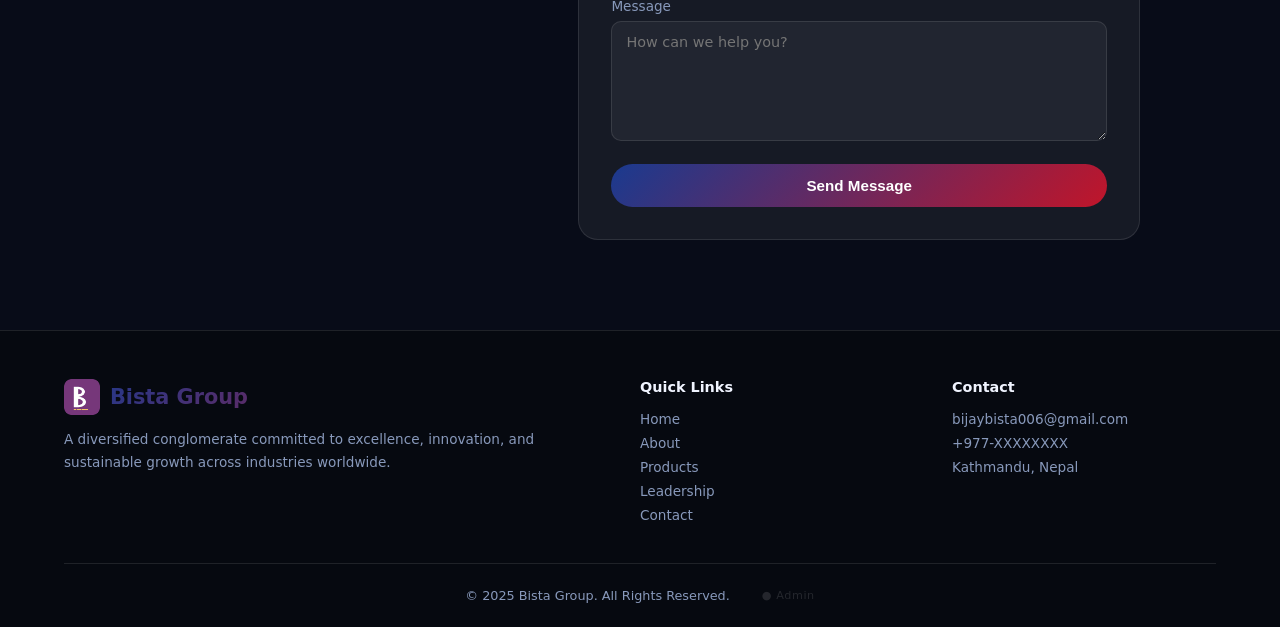
==== commit 96d468ca: "Add files via upload" ====
--- a/index.html
+++ b/index.html
@@ -222,6 +222,8 @@
   </div>
 </div>
 
+<script src="https://www.gstatic.com/firebasejs/9.23.0/firebase-app-compat.js"></script>
+<script src="https://www.gstatic.com/firebasejs/9.23.0/firebase-database-compat.js"></script>
 <script src="js/script.js"></script>
 </body>
 </html>
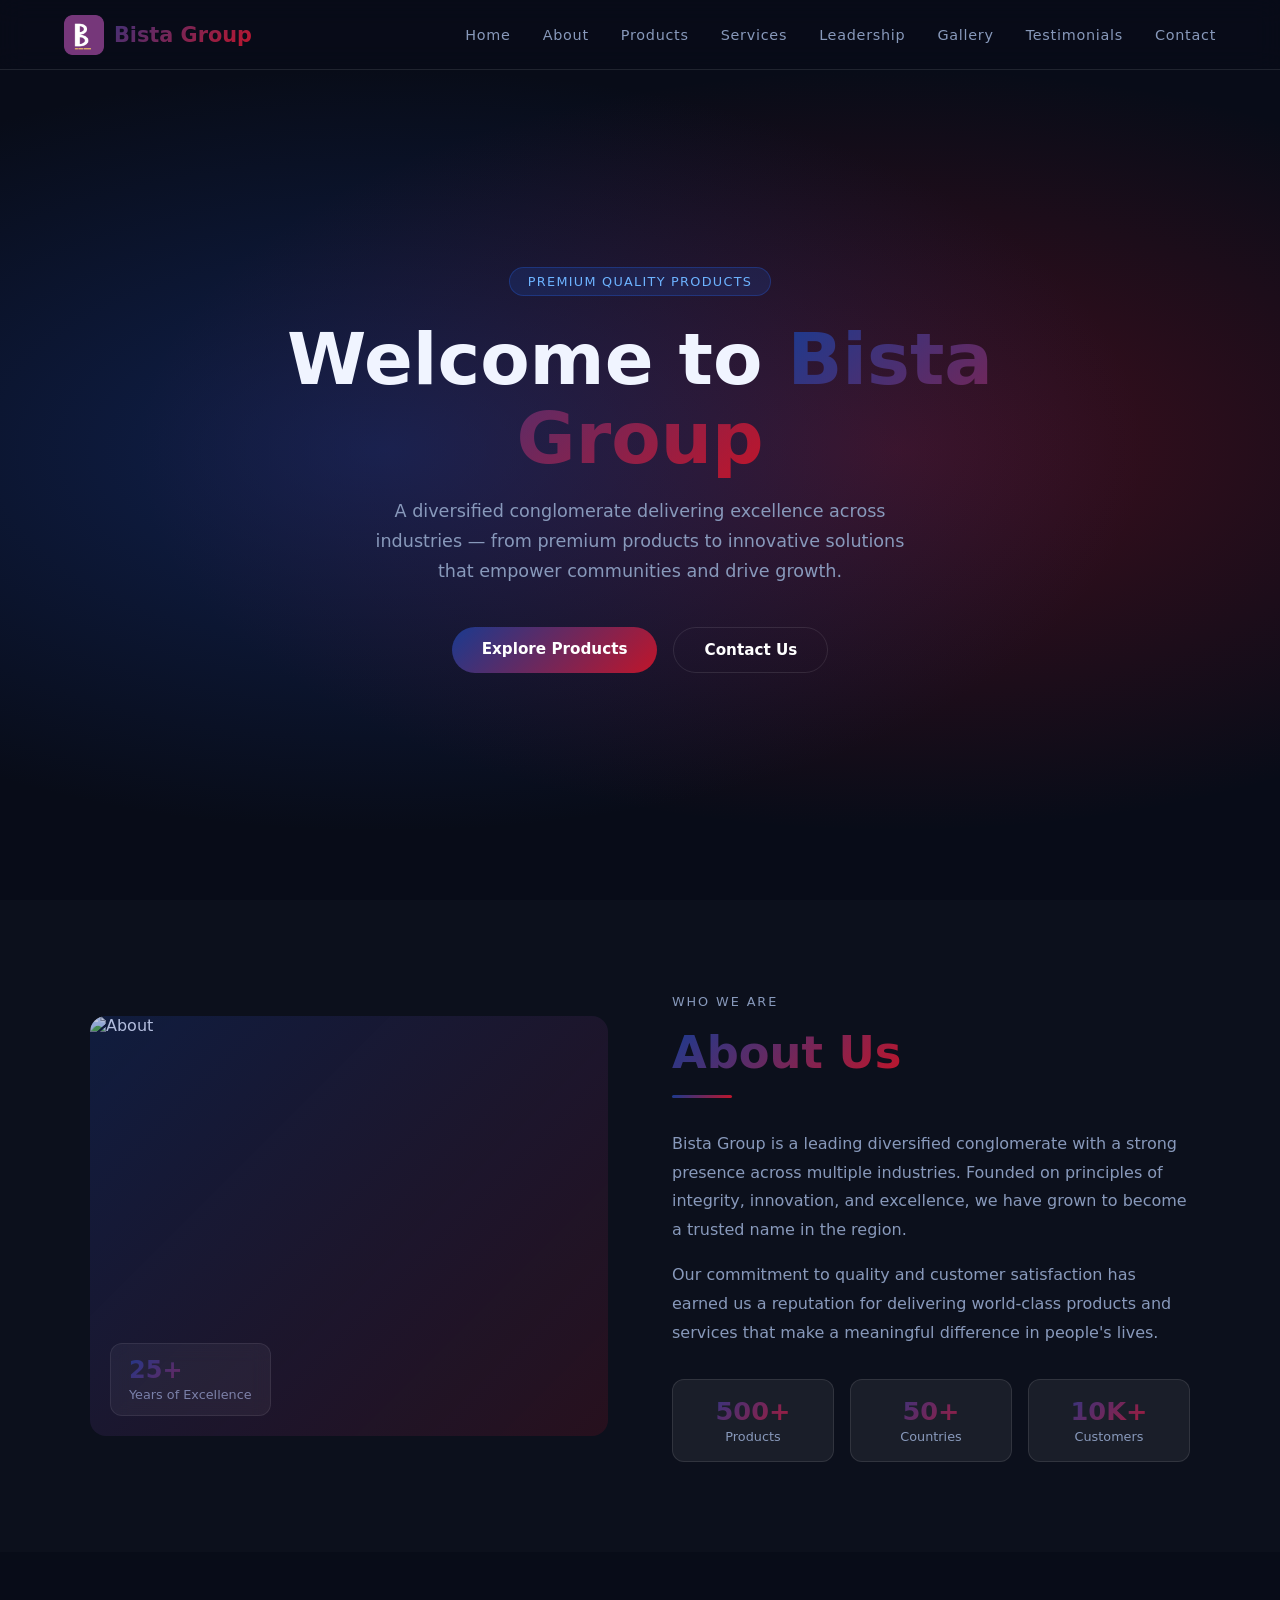
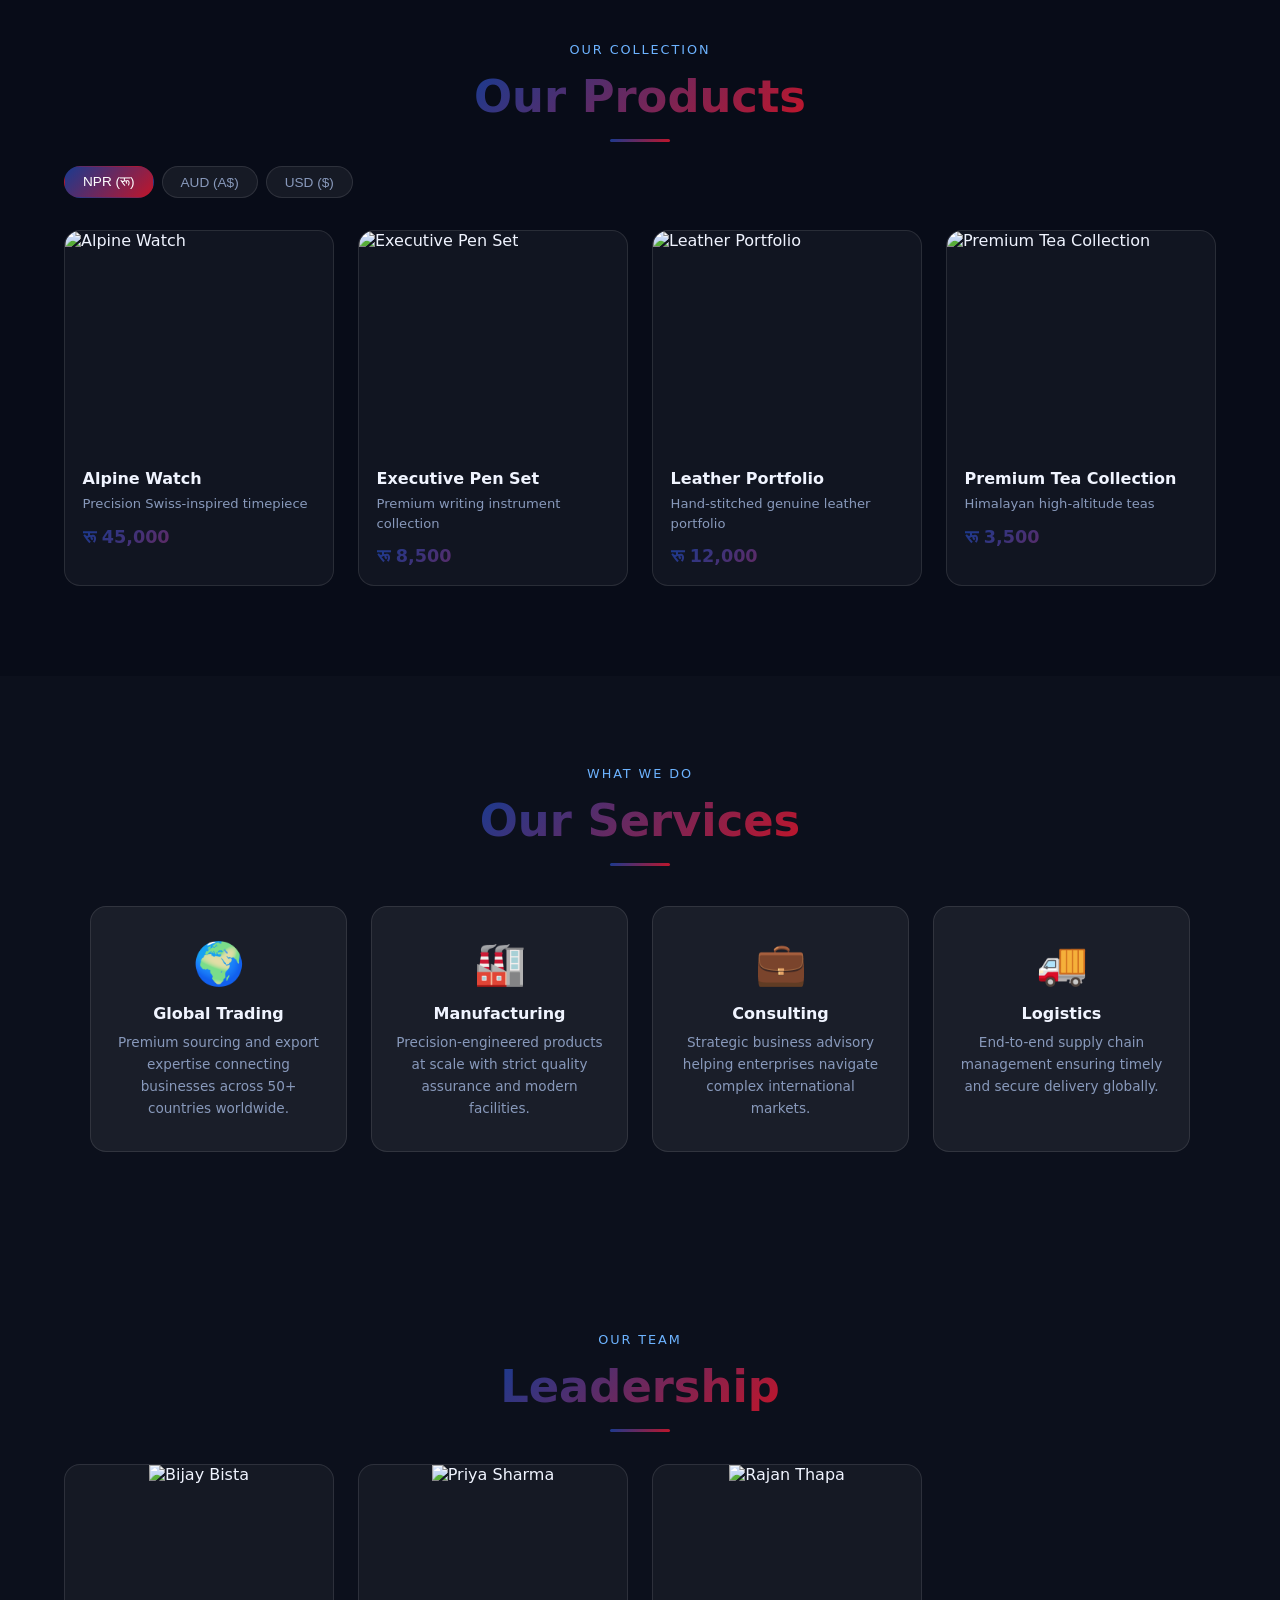
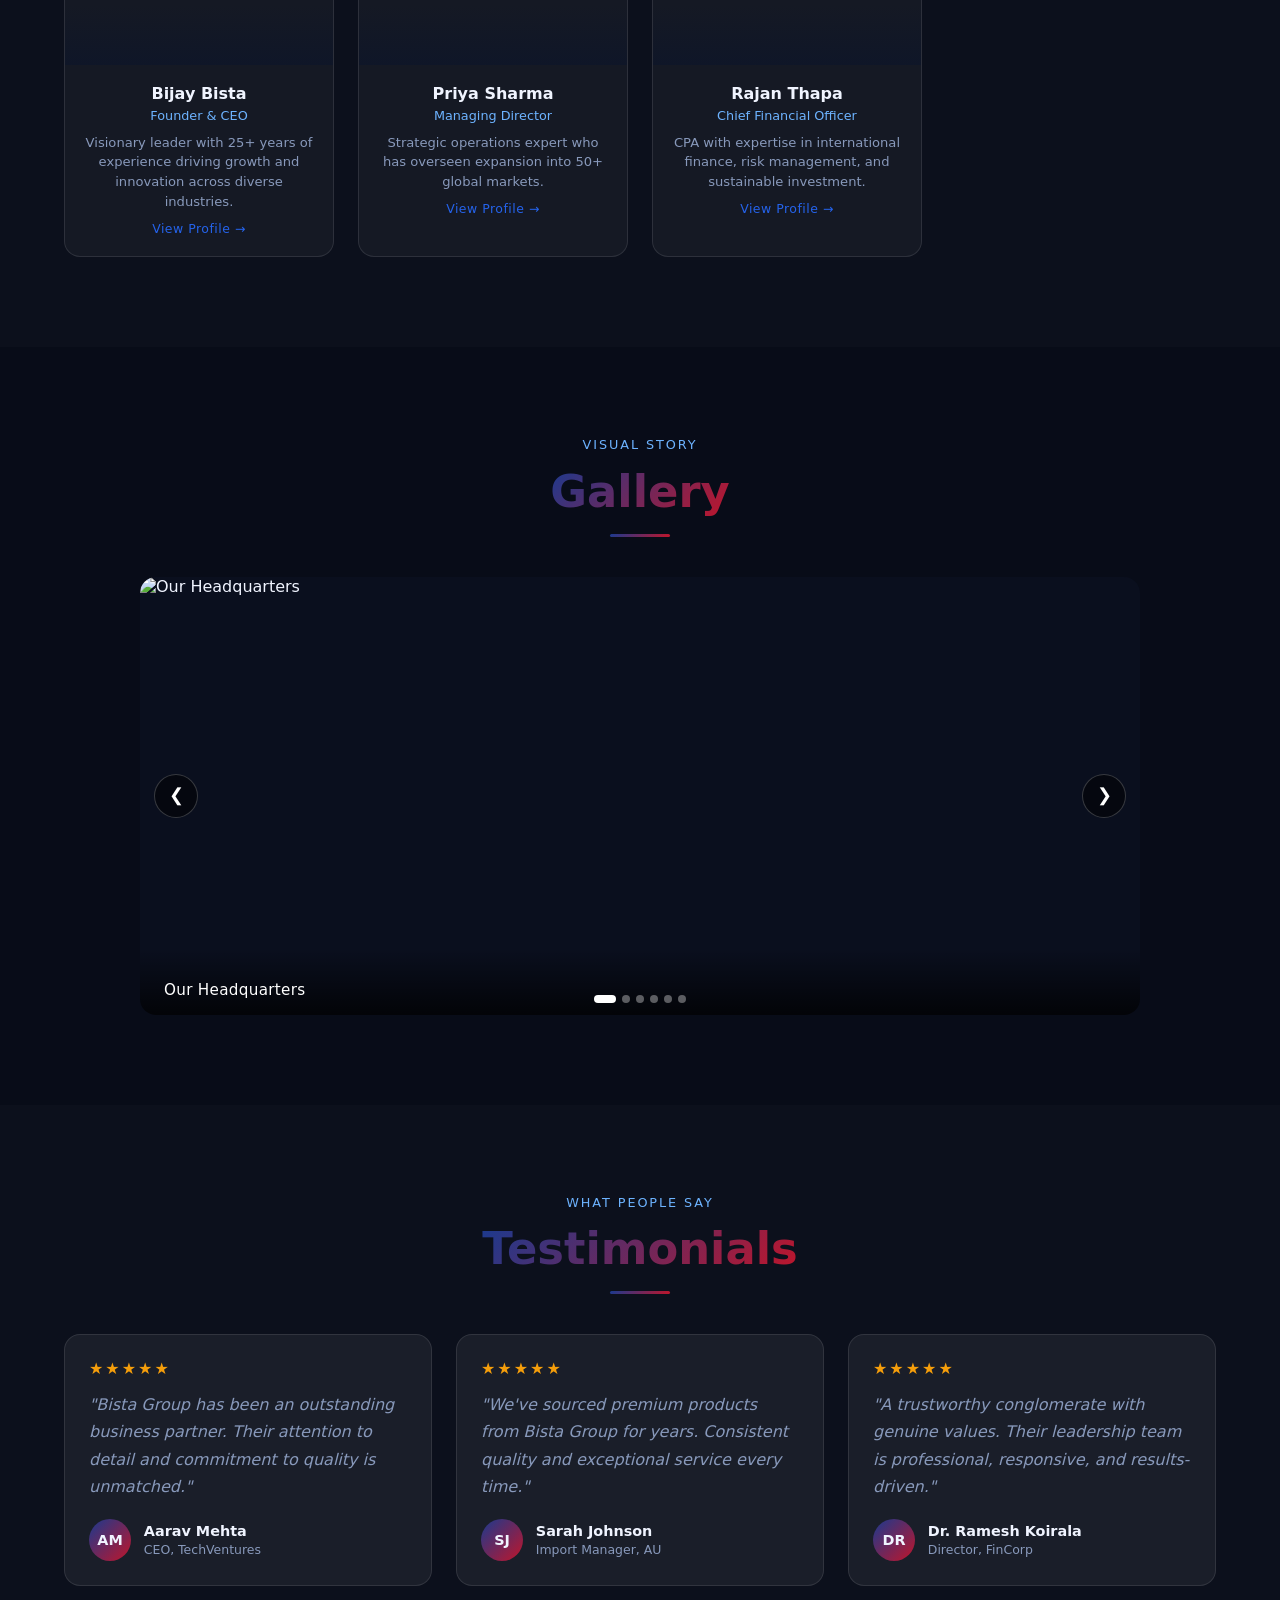
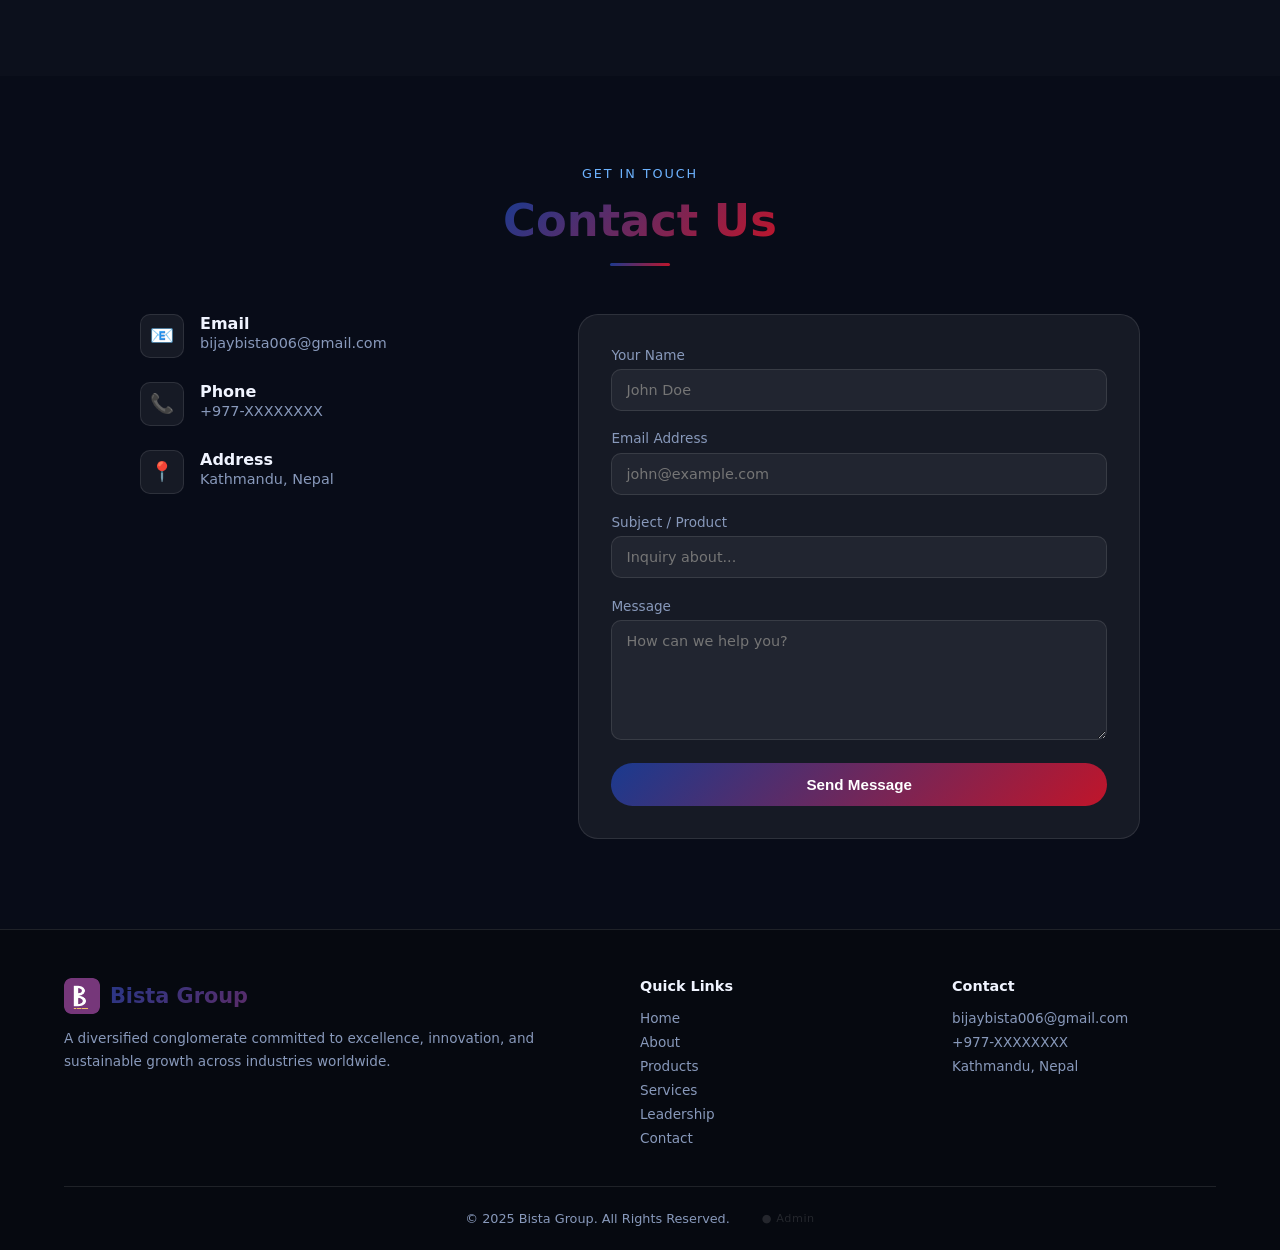
==== commit b2f3bf91: "Add files via upload" ====
--- a/index.html
+++ b/index.html
@@ -8,7 +8,6 @@
 <link rel="icon" type="image/png" sizes="64x64" href="assets/images/favicon-64.png">
 <link rel="apple-touch-icon" sizes="180x180" href="assets/images/favicon-180.png">
 <link rel="stylesheet" href="css/style.css">
-<!-- EmailJS -->
 <script src="https://cdn.jsdelivr.net/npm/@emailjs/browser@3/dist/email.min.js"></script>
 </head>
 <body>
@@ -21,11 +20,13 @@
   </div>
   <ul class="nav-links">
     <li><a href="#hero">Home</a></li>
-    <li><a href="#about">About</a></li>
-    <li><a href="#products">Products</a></li>
-    <li><a href="#leadership">Leadership</a></li>
-    <li><a href="#gallery">Gallery</a></li>
-    <li><a href="#contact">Contact</a></li>
+    <li id="nav-about"><a href="#about">About</a></li>
+    <li id="nav-products"><a href="#products">Products</a></li>
+    <li id="nav-services"><a href="#services">Services</a></li>
+    <li id="nav-leadership"><a href="#leadership">Leadership</a></li>
+    <li id="nav-gallery"><a href="#gallery">Gallery</a></li>
+    <li id="nav-testimonials"><a href="#testimonials">Testimonials</a></li>
+    <li id="nav-contact"><a href="#contact">Contact</a></li>
   </ul>
   <div class="hamburger" onclick="toggleMobile()">
     <span></span><span></span><span></span>
@@ -33,11 +34,13 @@
 </nav>
 <div class="mobile-menu" id="mobile-menu">
   <a href="#hero" onclick="closeMobile()">Home</a>
-  <a href="#about" onclick="closeMobile()">About</a>
-  <a href="#products" onclick="closeMobile()">Products</a>
-  <a href="#leadership" onclick="closeMobile()">Leadership</a>
-  <a href="#gallery" onclick="closeMobile()">Gallery</a>
-  <a href="#contact" onclick="closeMobile()">Contact</a>
+  <a id="mob-about"        href="#about"        onclick="closeMobile()">About</a>
+  <a id="mob-products"     href="#products"     onclick="closeMobile()">Products</a>
+  <a id="mob-services"     href="#services"     onclick="closeMobile()">Services</a>
+  <a id="mob-leadership"   href="#leadership"   onclick="closeMobile()">Leadership</a>
+  <a id="mob-gallery"      href="#gallery"      onclick="closeMobile()">Gallery</a>
+  <a id="mob-testimonials" href="#testimonials" onclick="closeMobile()">Testimonials</a>
+  <a id="mob-contact"      href="#contact"      onclick="closeMobile()">Contact</a>
 </div>
 
 <!-- HERO -->
@@ -46,10 +49,10 @@
   <div class="hero-content">
     <div class="hero-tag" id="hero-tag">Premium Quality Products</div>
     <h1 class="hero-title">Welcome to <span id="hero-title-span">Bista Group</span></h1>
-    <p class="hero-sub" id="hero-sub">A diversified conglomerate delivering excellence across industries — from premium products to innovative solutions that empower communities and drive growth.</p>
+    <p class="hero-sub" id="hero-sub">A diversified conglomerate delivering excellence across industries.</p>
     <div class="hero-btns">
       <a href="#products" class="btn btn-primary">Explore Products</a>
-      <a href="#contact" class="btn btn-outline">Contact Us</a>
+      <a href="#contact"  class="btn btn-outline">Contact Us</a>
     </div>
   </div>
 </section>
@@ -58,7 +61,7 @@
 <section id="about">
   <div class="about-grid">
     <div class="about-img fade-in">
-      <img id="about-img" src="https://placehold.co/600x420/1a3a8f/ffffff?text=About+Us" alt="About Bista Group">
+      <img id="about-img" src="https://placehold.co/600x420/1a3a8f/ffffff?text=About+Us" alt="About">
       <div class="about-badge">
         <strong id="about-badge-num">25+</strong>
         <span id="about-badge-text">Years of Excellence</span>
@@ -66,10 +69,10 @@
     </div>
     <div class="about-text fade-in">
       <p class="section-tag">Who We Are</p>
-      <h2 class="section-title"><span>About</span> Bista Group</h2>
+      <h2 class="section-title"><span id="st-about">About Us</span></h2>
       <div class="divider"></div>
-      <p id="about-p1">Bista Group is a leading diversified conglomerate with a strong presence across multiple industries. Founded on principles of integrity, innovation, and excellence, we have grown to become a trusted name in the region.</p>
-      <p id="about-p2" style="margin-top:1rem;">Our commitment to quality and customer satisfaction has earned us a reputation for delivering world-class products and services.</p>
+      <p id="about-p1"></p>
+      <p id="about-p2" style="margin-top:1rem;"></p>
       <div class="about-stats">
         <div class="stat-card"><strong id="stat-1">500+</strong><span id="stat-1-l">Products</span></div>
         <div class="stat-card"><strong id="stat-2">50+</strong><span id="stat-2-l">Countries</span></div>
@@ -83,22 +86,32 @@
 <section id="products">
   <div style="text-align:center;">
     <p class="section-tag">Our Collection</p>
-    <h2 class="section-title"><span>Premium</span> Products</h2>
+    <h2 class="section-title"><span id="st-products">Our Products</span></h2>
     <div class="divider" style="margin:1rem auto 1.5rem;"></div>
   </div>
-  <div class="currency-bar" id="currency-bar">
+  <div class="currency-bar">
     <button class="currency-btn active" onclick="setCurrency('NPR','रू')">NPR (रू)</button>
     <button class="currency-btn" onclick="setCurrency('AUD','A$')">AUD (A$)</button>
     <button class="currency-btn" onclick="setCurrency('USD','$')">USD ($)</button>
   </div>
   <div class="products-grid" id="products-grid"></div>
+</section>
+
+<!-- SERVICES -->
+<section id="services">
+  <div style="text-align:center;margin-bottom:2.5rem;">
+    <p class="section-tag">What We Do</p>
+    <h2 class="section-title"><span id="st-services">Our Services</span></h2>
+    <div class="divider" style="margin:1rem auto 0;"></div>
+  </div>
+  <div class="services-grid" id="services-grid"></div>
 </section>
 
 <!-- LEADERSHIP -->
 <section id="leadership">
   <div style="text-align:center;">
     <p class="section-tag">Our Team</p>
-    <h2 class="section-title">Meet Our <span>Leadership</span></h2>
+    <h2 class="section-title"><span id="st-leadership">Leadership</span></h2>
     <div class="divider" style="margin:1rem auto 2rem;"></div>
   </div>
   <div class="leadership-grid" id="leadership-grid"></div>
@@ -108,62 +121,55 @@
 <section id="gallery">
   <div style="text-align:center;margin-bottom:2.5rem;">
     <p class="section-tag">Visual Story</p>
-    <h2 class="section-title">Our <span>Gallery</span></h2>
-    <div class="divider" style="margin:1rem auto 0;"></div>
-  </div>
-  <div class="gallery-grid" id="gallery-grid"></div>
+    <h2 class="section-title"><span id="st-gallery">Gallery</span></h2>
+    <div class="divider" style="margin:1rem auto 0;"></div>
+  </div>
+  <div class="slideshow-wrap">
+    <div class="slideshow" id="gallery-slideshow"></div>
+  </div>
 </section>
 
 <!-- TESTIMONIALS -->
 <section id="testimonials">
   <div style="text-align:center;margin-bottom:2.5rem;">
     <p class="section-tag">What People Say</p>
-    <h2 class="section-title">Client <span>Testimonials</span></h2>
+    <h2 class="section-title"><span id="st-testimonials">Testimonials</span></h2>
     <div class="divider" style="margin:1rem auto 0;"></div>
   </div>
   <div class="testimonials-grid" id="testimonials-grid"></div>
 </section>
+
+<!-- CUSTOM SECTIONS (dynamically rendered) -->
+<div id="custom-sections-container"></div>
 
 <!-- CONTACT -->
 <section id="contact">
   <div style="text-align:center;margin-bottom:3rem;">
     <p class="section-tag">Get in Touch</p>
-    <h2 class="section-title">Contact <span>Us</span></h2>
+    <h2 class="section-title"><span id="st-contact">Contact Us</span></h2>
     <div class="divider" style="margin:1rem auto 0;"></div>
   </div>
   <div class="contact-grid">
     <div>
       <div class="contact-info-item">
         <div class="contact-icon">📧</div>
-        <div><strong>Email</strong><br><span id="contact-email" style="color:var(--text-muted);font-size:.9rem;">bijaybista006@gmail.com</span></div>
+        <div><strong>Email</strong><br><span id="contact-email" style="color:var(--text-muted);font-size:.9rem;"></span></div>
       </div>
       <div class="contact-info-item">
         <div class="contact-icon">📞</div>
-        <div><strong>Phone</strong><br><span id="contact-phone" style="color:var(--text-muted);font-size:.9rem;">+977-XXXXXXXX</span></div>
+        <div><strong>Phone</strong><br><span id="contact-phone" style="color:var(--text-muted);font-size:.9rem;"></span></div>
       </div>
       <div class="contact-info-item">
         <div class="contact-icon">📍</div>
-        <div><strong>Address</strong><br><span id="contact-addr" style="color:var(--text-muted);font-size:.9rem;">Kathmandu, Nepal</span></div>
+        <div><strong>Address</strong><br><span id="contact-addr" style="color:var(--text-muted);font-size:.9rem;"></span></div>
       </div>
     </div>
     <div class="contact-form">
       <div class="form-msg" id="contact-msg"></div>
-      <div class="form-group">
-        <label>Your Name</label>
-        <input type="text" id="cf-name" placeholder="John Doe">
-      </div>
-      <div class="form-group">
-        <label>Email Address</label>
-        <input type="email" id="cf-email" placeholder="john@example.com">
-      </div>
-      <div class="form-group">
-        <label>Subject / Product</label>
-        <input type="text" id="cf-subject" placeholder="Inquiry about...">
-      </div>
-      <div class="form-group">
-        <label>Message</label>
-        <textarea id="cf-message" placeholder="How can we help you?"></textarea>
-      </div>
+      <div class="form-group"><label>Your Name</label><input type="text" id="cf-name" placeholder="John Doe"></div>
+      <div class="form-group"><label>Email Address</label><input type="email" id="cf-email" placeholder="john@example.com"></div>
+      <div class="form-group"><label>Subject / Product</label><input type="text" id="cf-subject" placeholder="Inquiry about..."></div>
+      <div class="form-group"><label>Message</label><textarea id="cf-message" placeholder="How can we help you?"></textarea></div>
       <button class="btn btn-primary" style="width:100%;" onclick="sendContact()">Send Message</button>
     </div>
   </div>
@@ -174,28 +180,28 @@
   <div class="footer-grid">
     <div class="footer-brand">
       <div class="nav-logo" style="margin-bottom:.8rem;">
-        <img id="footer-logo" src="https://placehold.co/36x36/1a3a8f/ffffff?text=BG" alt="Logo" style="width:36px;height:36px;border-radius:6px;">
+        <img id="footer-logo" src="assets/images/logo-placeholder.png" alt="Logo" style="width:36px;height:36px;border-radius:6px;">
         <span id="footer-brand-name">Bista Group</span>
       </div>
-      <p id="footer-desc">A diversified conglomerate committed to excellence, innovation, and sustainable growth across industries worldwide.</p>
+      <p id="footer-desc"></p>
     </div>
     <div class="footer-col">
       <h4>Quick Links</h4>
       <a href="#hero">Home</a>
       <a href="#about">About</a>
       <a href="#products">Products</a>
+      <a href="#services">Services</a>
       <a href="#leadership">Leadership</a>
       <a href="#contact">Contact</a>
     </div>
     <div class="footer-col">
       <h4>Contact</h4>
-      <a href="#" id="footer-email">bijaybista006@gmail.com</a>
-      <a href="#" id="footer-phone">+977-XXXXXXXX</a>
-      <a href="#" id="footer-addr">Kathmandu, Nepal</a>
+      <a href="#" id="footer-email"></a>
+      <a href="#" id="footer-phone"></a>
+      <a href="#" id="footer-addr"></a>
     </div>
   </div>
   <div class="footer-bottom">
-    <!-- Hidden admin link — subtle, bottom of page -->
     <p id="footer-copy">© 2025 Bista Group. All Rights Reserved.</p>
     <a href="admin.html" class="admin-footer-link" title="Admin">&#9679; Admin</a>
   </div>
@@ -207,14 +213,16 @@
     <button class="modal-close" onclick="closeModal()">✕</button>
     <div class="modal-body">
       <div class="modal-gallery">
+        <button class="modal-img-btn modal-img-prev" id="modal-img-prev" onclick="modalPrevImg()">&#10094;</button>
         <img id="modal-img" src="" alt="">
+        <button class="modal-img-btn modal-img-next" id="modal-img-next" onclick="modalNextImg()">&#10095;</button>
+        <div class="modal-img-dots" id="modal-img-dots"></div>
       </div>
       <div class="modal-details">
         <h2 id="modal-name"></h2>
         <div class="modal-price" id="modal-price"></div>
         <p class="modal-desc" id="modal-desc"></p>
         <div class="modal-actions">
-          <button class="btn btn-google" onclick="alert('Google Pay: add your Google Pay merchant ID here.')">💳 Pay with Google</button>
           <button class="btn btn-contact" onclick="contactSeller()">✉ Contact Seller</button>
         </div>
       </div>
@@ -222,8 +230,23 @@
   </div>
 </div>
 
-<script src="https://www.gstatic.com/firebasejs/9.23.0/firebase-app-compat.js"></script>
-<script src="https://www.gstatic.com/firebasejs/9.23.0/firebase-database-compat.js"></script>
+<!-- LEADER MODAL -->
+<div class="modal-overlay" id="leader-modal">
+  <div class="modal">
+    <button class="modal-close" onclick="closeLeaderModal()">✕</button>
+    <div class="modal-body">
+      <div class="modal-gallery">
+        <img id="leader-modal-img" src="" alt="">
+      </div>
+      <div class="modal-details">
+        <h2 id="leader-modal-name"></h2>
+        <div class="leader-modal-role" id="leader-modal-role"></div>
+        <p class="modal-desc" id="leader-modal-desc"></p>
+      </div>
+    </div>
+  </div>
+</div>
+
 <script src="js/script.js"></script>
 </body>
 </html>
--- a/css/style.css
+++ b/css/style.css
@@ -257,3 +257,178 @@
   .hero-title { font-size:2rem; }
   section { padding:70px 5%; }
 }
+
+/* ════════════ SERVICES ════════════ */
+#services { background:rgba(255,255,255,.015); }
+.services-grid { display:grid; grid-template-columns:repeat(auto-fill,minmax(220px,1fr)); gap:1.5rem; max-width:1100px; margin:0 auto; }
+.service-card { background:var(--bg-glass); border:1px solid var(--border); border-radius:16px; padding:2rem 1.5rem; text-align:center; transition:all .3s; }
+.service-card:hover { transform:translateY(-5px); border-color:rgba(37,99,235,.35); box-shadow:0 16px 40px rgba(0,0,0,.35); }
+.service-icon { font-size:2.6rem; margin-bottom:1rem; }
+.service-card h3 { font-size:1rem; font-weight:600; margin-bottom:.6rem; }
+.service-card p { color:var(--text-muted); font-size:.85rem; line-height:1.6; }
+
+/* ════════════ GALLERY SLIDESHOW ════════════ */
+.slideshow-wrap { max-width:1000px; margin:0 auto; }
+.slideshow { position:relative; border-radius:16px; overflow:hidden; background:#0a0f1e; aspect-ratio:16/7; }
+.slideshow-track { width:100%; height:100%; }
+.slide { position:absolute; inset:0; opacity:0; transition:opacity .6s ease; }
+.slide.active { opacity:1; }
+.slide img { width:100%; height:100%; object-fit:cover; }
+.slide-caption {
+  position:absolute; bottom:0; left:0; right:0;
+  background:linear-gradient(transparent, rgba(0,0,0,.75));
+  color:#fff; padding:2rem 1.5rem 1rem;
+  font-size:.95rem; font-weight:500; letter-spacing:.02em;
+}
+.slide-btn {
+  position:absolute; top:50%; transform:translateY(-50%);
+  background:rgba(0,0,0,.5); border:1px solid rgba(255,255,255,.2);
+  color:#fff; width:44px; height:44px; border-radius:50%;
+  cursor:pointer; font-size:1.1rem; display:flex; align-items:center; justify-content:center;
+  transition:all .2s; z-index:10;
+}
+.slide-btn:hover { background:rgba(0,0,0,.8); }
+.slide-prev { left:14px; }
+.slide-next { right:14px; }
+.slide-dots { position:absolute; bottom:12px; left:50%; transform:translateX(-50%); display:flex; gap:6px; z-index:10; }
+.slide-dot { width:8px; height:8px; border-radius:50%; background:rgba(255,255,255,.35); border:none; cursor:pointer; padding:0; transition:all .2s; }
+.slide-dot.active { background:#fff; width:22px; border-radius:4px; }
+
+/* ════════════ LEADER CARD EXTRAS ════════════ */
+.leader-view-more { display:inline-block; margin-top:.6rem; font-size:.78rem; color:var(--accent); letter-spacing:.04em; }
+.leader-modal-role { color:#6db3ff; font-size:1rem; font-weight:600; margin:.5rem 0 1rem; }
+
+/* ════════════ PRODUCT MULTI-IMAGE ════════════ */
+.product-img-count { position:absolute; bottom:8px; right:8px; background:rgba(0,0,0,.6); color:#fff; font-size:.72rem; padding:3px 8px; border-radius:10px; }
+.modal-img-btn {
+  position:absolute; top:50%; transform:translateY(-50%);
+  background:rgba(0,0,0,.55); border:1px solid rgba(255,255,255,.2);
+  color:#fff; width:36px; height:36px; border-radius:50%;
+  cursor:pointer; font-size:1rem; display:flex; align-items:center; justify-content:center;
+  transition:all .2s; z-index:5;
+}
+.modal-img-btn:hover { background:rgba(0,0,0,.85); }
+.modal-img-prev { left:10px; }
+.modal-img-next { right:10px; }
+.modal-gallery { position:relative; padding:2rem; }
+.modal-img-dots { display:flex; gap:5px; justify-content:center; margin-top:.6rem; }
+.modal-dot { width:7px; height:7px; border-radius:50%; background:rgba(255,255,255,.25); cursor:pointer; border:none; padding:0; transition:background .2s; }
+.modal-dot.active { background:#fff; }
+
+/* ════════════ DESIGN VARIANTS ════════════ */
+body.layout-minimal .product-card,
+body.layout-minimal .leader-card,
+body.layout-minimal .testi-card,
+body.layout-minimal .service-card { background:transparent; border-color:rgba(255,255,255,.14); box-shadow:none; }
+body.layout-minimal .product-card:hover,
+body.layout-minimal .leader-card:hover { box-shadow:0 8px 24px rgba(0,0,0,.25); }
+
+body.layout-bold .section-title { font-size:clamp(2.2rem,5vw,3.4rem); }
+body.layout-bold .hero-title    { font-size:clamp(2.8rem,7vw,5.5rem); }
+body.layout-bold .service-card,
+body.layout-bold .testi-card    { border-width:2px; }
+
+body.hero-left #hero { text-align:left; justify-content:flex-start; }
+body.hero-left .hero-content { margin:0; }
+body.hero-left .hero-btns { justify-content:flex-start; }
+body.hero-left .hero-sub  { margin-left:0; }
+
+/* ════════════ SERVICE WITH IMAGE ════════════ */
+.service-img { width:100%; height:160px; object-fit:cover; border-radius:10px; margin-bottom:.8rem; }
+
+/* ════════════ CUSTOM SECTIONS ════════════ */
+.custom-section { padding:5rem 5%; }
+.cs-card-grid { display:grid; grid-template-columns:repeat(auto-fill,minmax(240px,1fr)); gap:1.5rem; }
+.cs-card { background:var(--bg-card); border:1px solid var(--border); border-radius:16px; overflow:hidden; transition:transform .3s,box-shadow .3s; }
+.cs-card:hover { transform:translateY(-4px); box-shadow:0 12px 40px rgba(0,0,0,.3); }
+.cs-card img { width:100%; height:180px; object-fit:cover; }
+.cs-card-body { padding:1.2rem; }
+.cs-card-body h3 { font-size:1.05rem; font-weight:700; margin-bottom:.5rem; }
+.cs-card-body p  { font-size:.875rem; color:var(--text-muted); line-height:1.7; }
+.cs-centered-text { max-width:760px; margin:0 auto; text-align:center; font-size:1.05rem; color:var(--text-muted); line-height:1.9; }
+
+/* ════════════ SIDEBAR NAV — LEFT ════════════ */
+body.nav-sidebar-left nav {
+  top:0; left:0; right:auto; bottom:0; height:100vh;
+  width:220px; flex-direction:column; align-items:flex-start;
+  padding:2rem 1.2rem; justify-content:flex-start; gap:2rem;
+  border-right:1px solid var(--border); border-bottom:none;
+  overflow-y:auto;
+}
+body.nav-sidebar-left .nav-logo { width:100%; }
+body.nav-sidebar-left .nav-links { flex-direction:column; gap:.2rem; }
+body.nav-sidebar-left .nav-links a { display:block; padding:.5rem .8rem; border-radius:8px; }
+body.nav-sidebar-left .nav-links a:hover { background:rgba(255,255,255,.06); color:#fff; }
+body.nav-sidebar-left .hamburger { display:none; }
+body.nav-sidebar-left { padding-left:220px; }
+body.nav-sidebar-left #hero,
+body.nav-sidebar-left section,
+body.nav-sidebar-left footer { padding-top:2rem; }
+body.nav-sidebar-left .mobile-menu { left:220px; }
+
+/* ════════════ SIDEBAR NAV — RIGHT ════════════ */
+body.nav-sidebar-right nav {
+  top:0; right:0; left:auto; bottom:0; height:100vh;
+  width:220px; flex-direction:column; align-items:flex-start;
+  padding:2rem 1.2rem; justify-content:flex-start; gap:2rem;
+  border-left:1px solid var(--border); border-bottom:none;
+  overflow-y:auto;
+}
+body.nav-sidebar-right .nav-logo { width:100%; }
+body.nav-sidebar-right .nav-links { flex-direction:column; gap:.2rem; }
+body.nav-sidebar-right .nav-links a { display:block; padding:.5rem .8rem; border-radius:8px; }
+body.nav-sidebar-right .nav-links a:hover { background:rgba(255,255,255,.06); color:#fff; }
+body.nav-sidebar-right .hamburger { display:none; }
+body.nav-sidebar-right { padding-right:220px; }
+body.nav-sidebar-right #hero,
+body.nav-sidebar-right section,
+body.nav-sidebar-right footer { padding-top:2rem; }
+body.nav-sidebar-right .mobile-menu { right:220px; left:0; }
+
+/* ════════════ FLOATING NAV ════════════ */
+body.nav-floating nav {
+  top:1.2rem; left:50%; transform:translateX(-50%);
+  right:auto; width:auto; max-width:900px;
+  border-radius:50px; padding:0 1.5rem;
+  border:1px solid var(--border); box-shadow:0 8px 32px rgba(0,0,0,.35);
+}
+body.nav-floating { padding-top:90px; }
+
+/* ════════════ CARD STYLE VARIANTS ════════════ */
+body.cards-flat .product-card,
+body.cards-flat .leader-card,
+body.cards-flat .testi-card,
+body.cards-flat .service-card,
+body.cards-flat .cs-card { background:transparent; box-shadow:none; border-color:rgba(255,255,255,.14); }
+
+body.cards-glass .product-card,
+body.cards-glass .leader-card,
+body.cards-glass .testi-card,
+body.cards-glass .service-card,
+body.cards-glass .cs-card {
+  background:rgba(255,255,255,.06);
+  backdrop-filter:blur(10px);
+  border-color:rgba(255,255,255,.12);
+  box-shadow:0 4px 24px rgba(0,0,0,.2);
+}
+
+/* ════════════ RESPONSIVE ADDITIONS ════════════ */
+@media (max-width:900px) {
+  .slideshow { aspect-ratio:16/9; }
+  body.nav-sidebar-left nav,
+  body.nav-sidebar-right nav { position:fixed; top:0; left:0; right:0; bottom:auto; width:100%; height:70px; flex-direction:row; padding:0 5%; border-right:none; border-left:none; border-bottom:1px solid var(--border); overflow:visible; }
+  body.nav-sidebar-left nav .nav-links,
+  body.nav-sidebar-right nav .nav-links { display:none; }
+  body.nav-sidebar-left nav .hamburger,
+  body.nav-sidebar-right nav .hamburger { display:flex; }
+  body.nav-sidebar-left,
+  body.nav-sidebar-right { padding-left:0; padding-right:0; padding-top:70px; }
+  body.nav-sidebar-left .mobile-menu,
+  body.nav-sidebar-right .mobile-menu { left:0; right:0; }
+  body.nav-floating nav { left:1rem; right:1rem; width:auto; transform:none; }
+}
+@media (max-width:640px) {
+  .services-grid { grid-template-columns:1fr 1fr; }
+  .slideshow { aspect-ratio:4/3; }
+  .cs-card-grid { grid-template-columns:1fr; }
+}
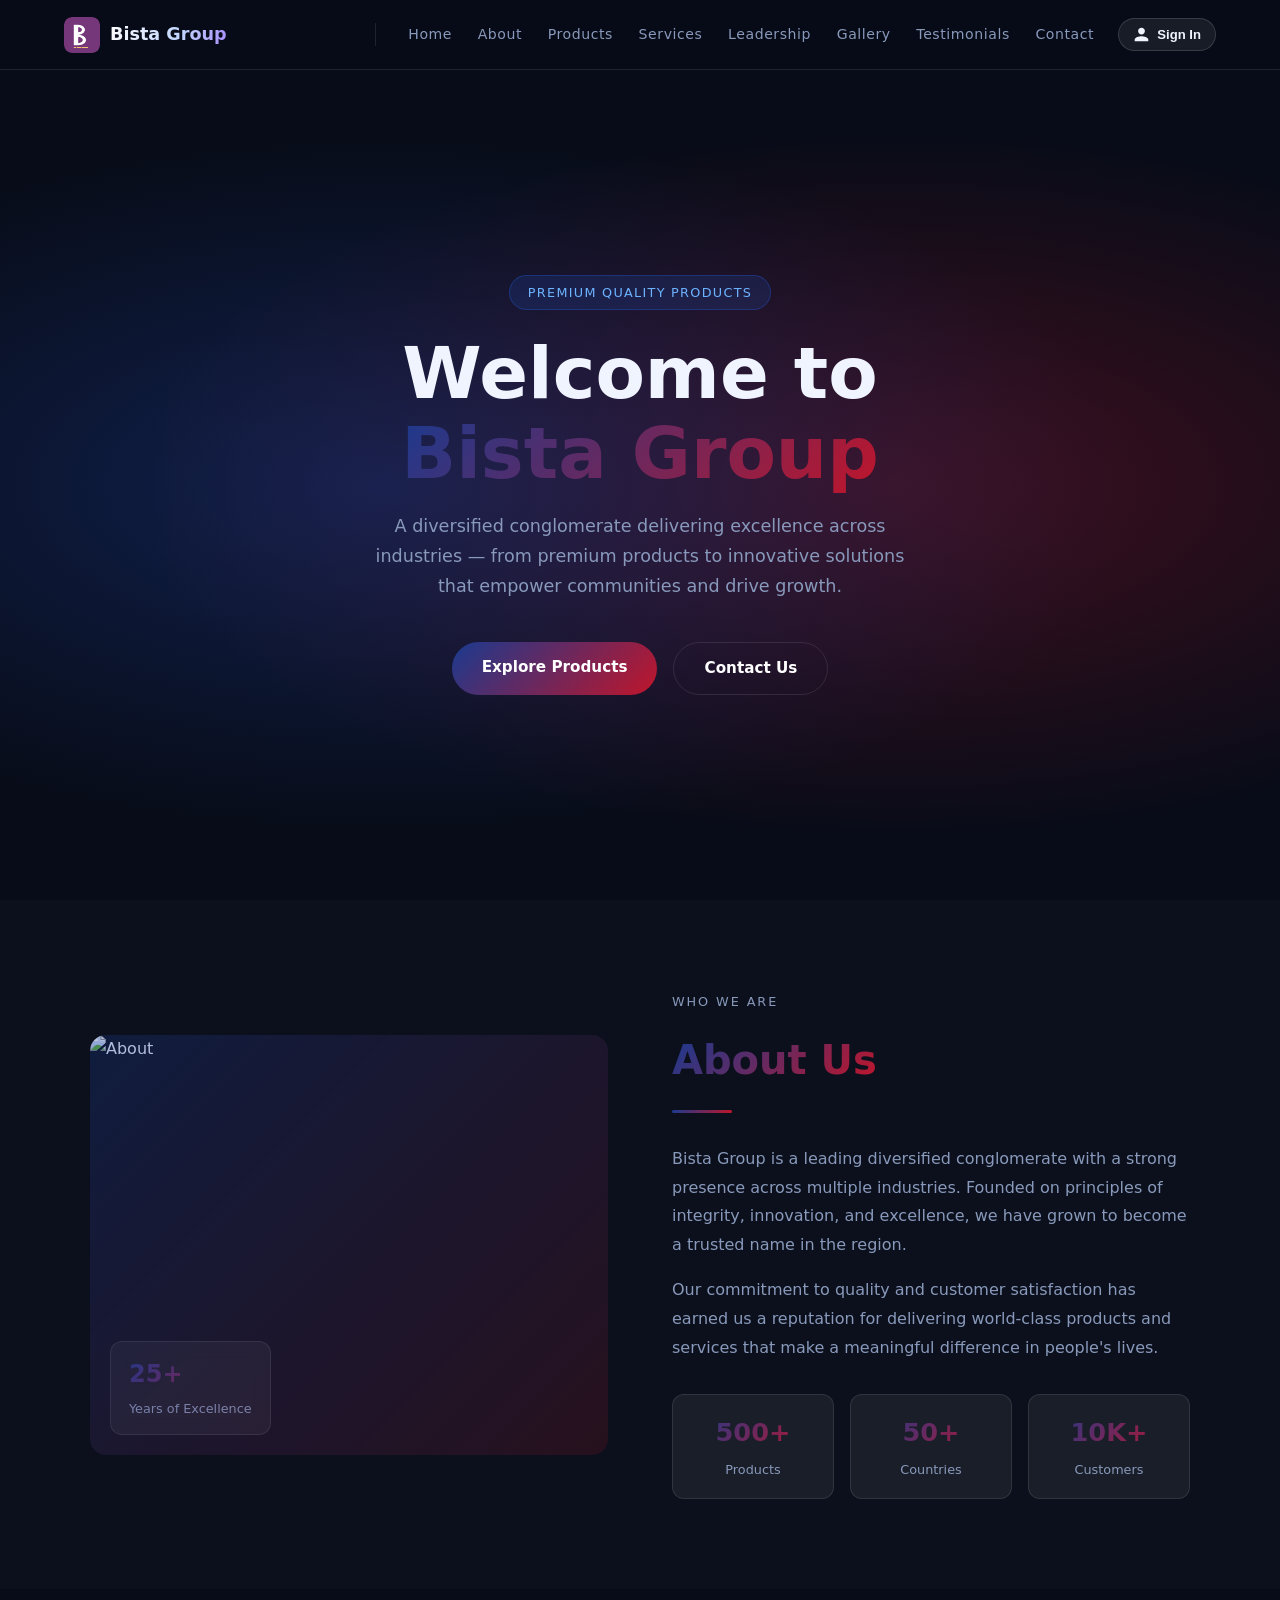
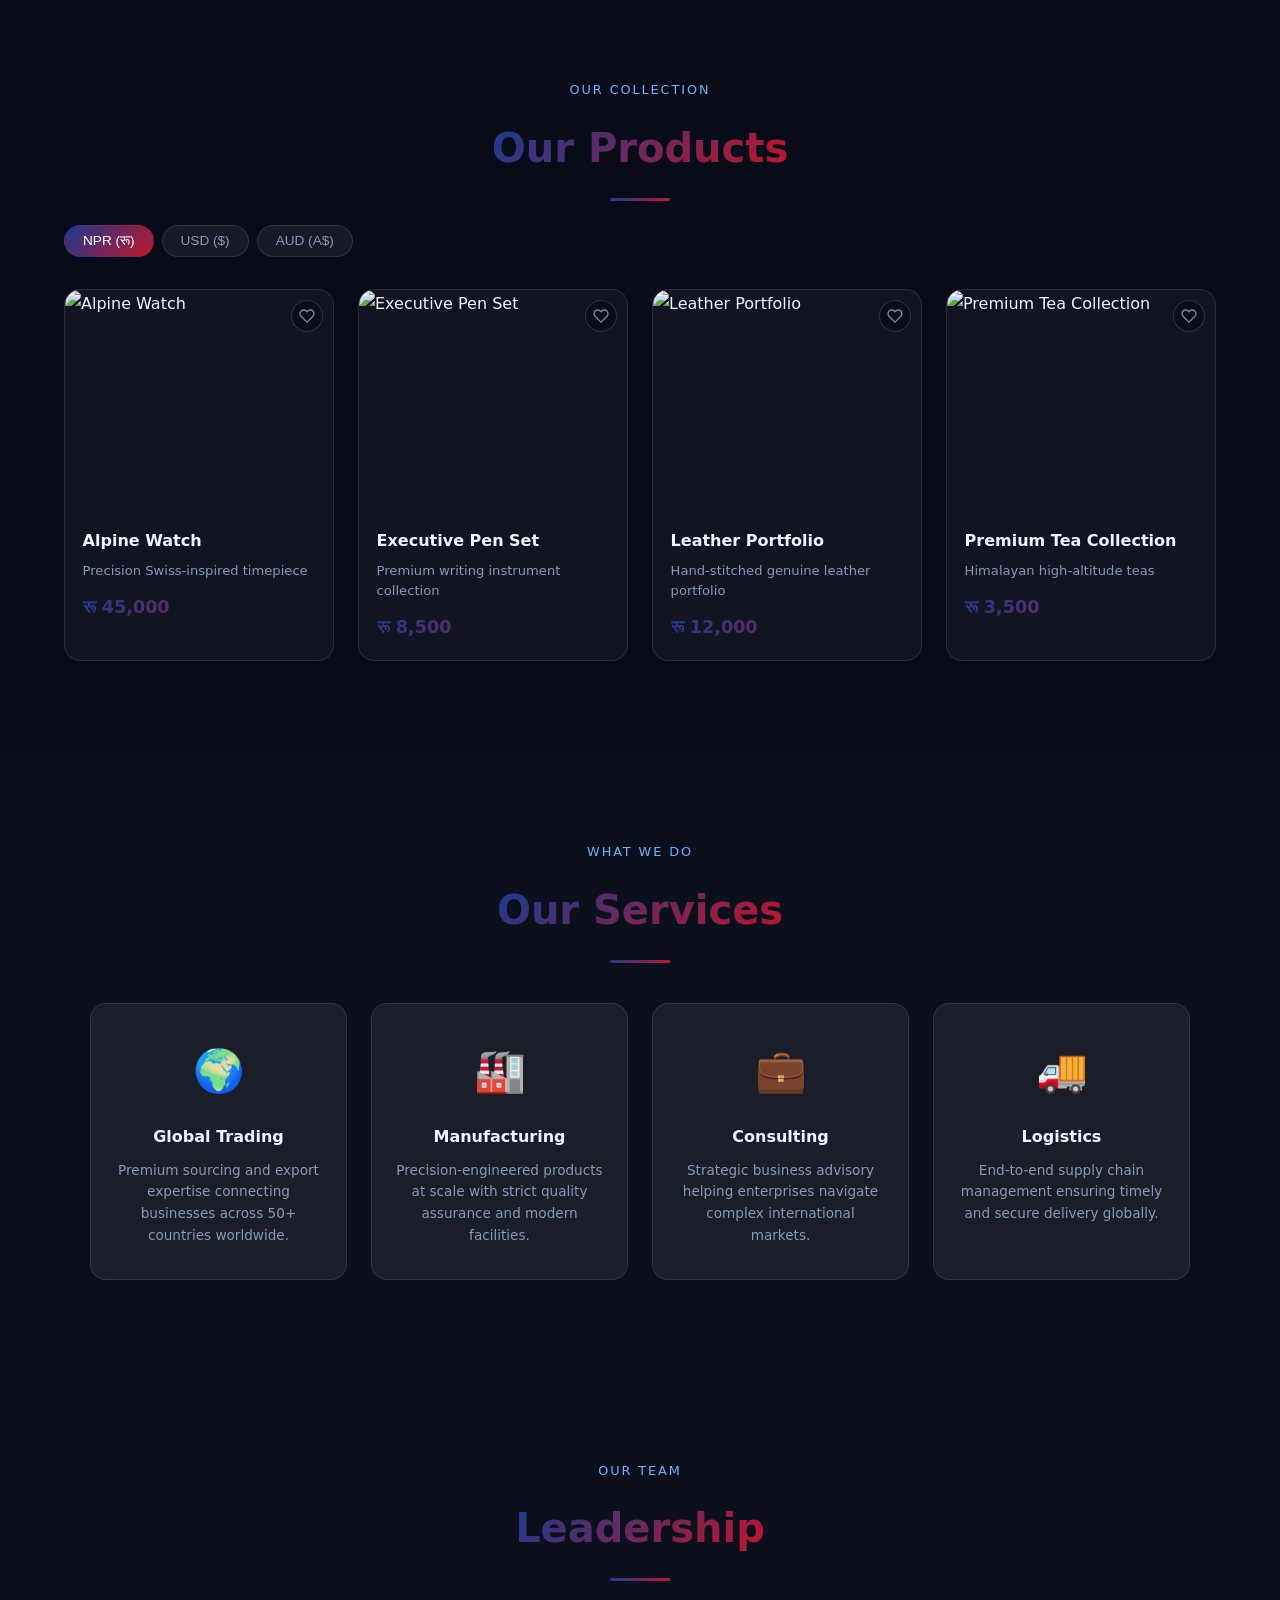
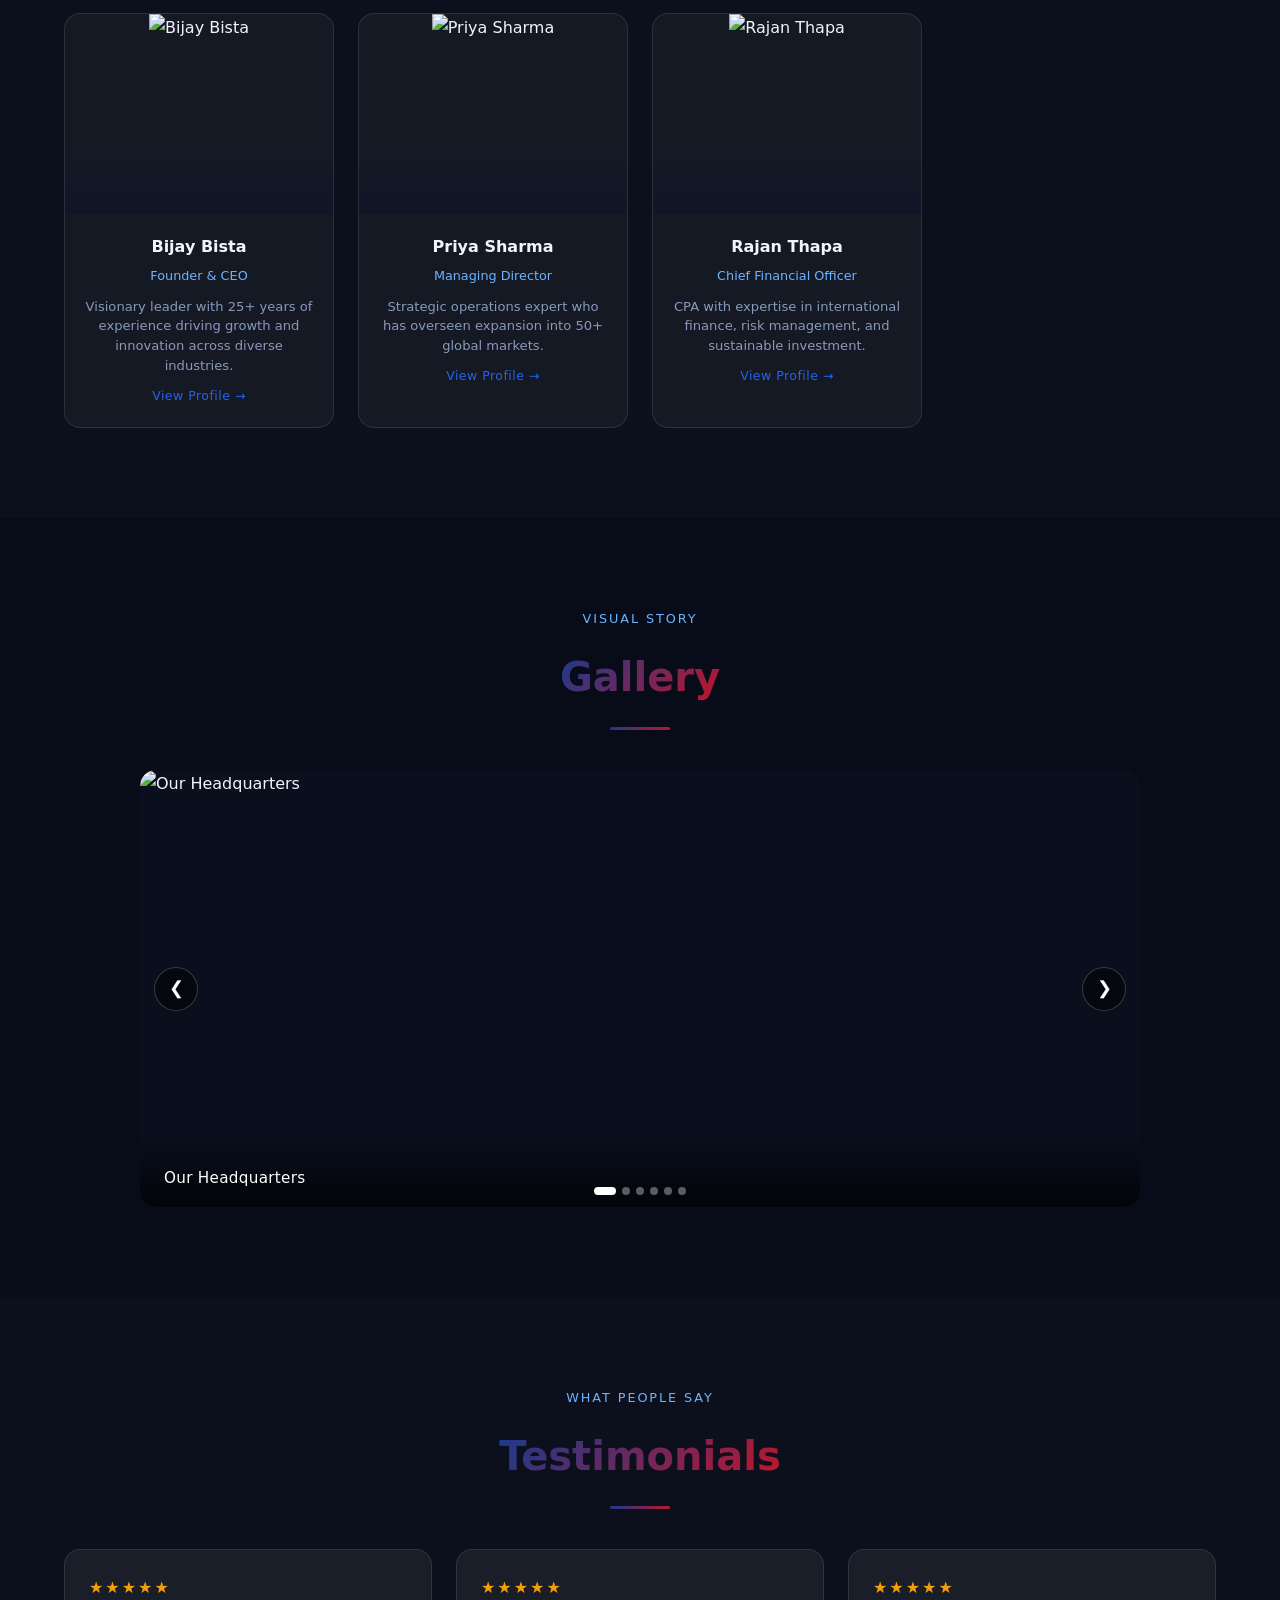
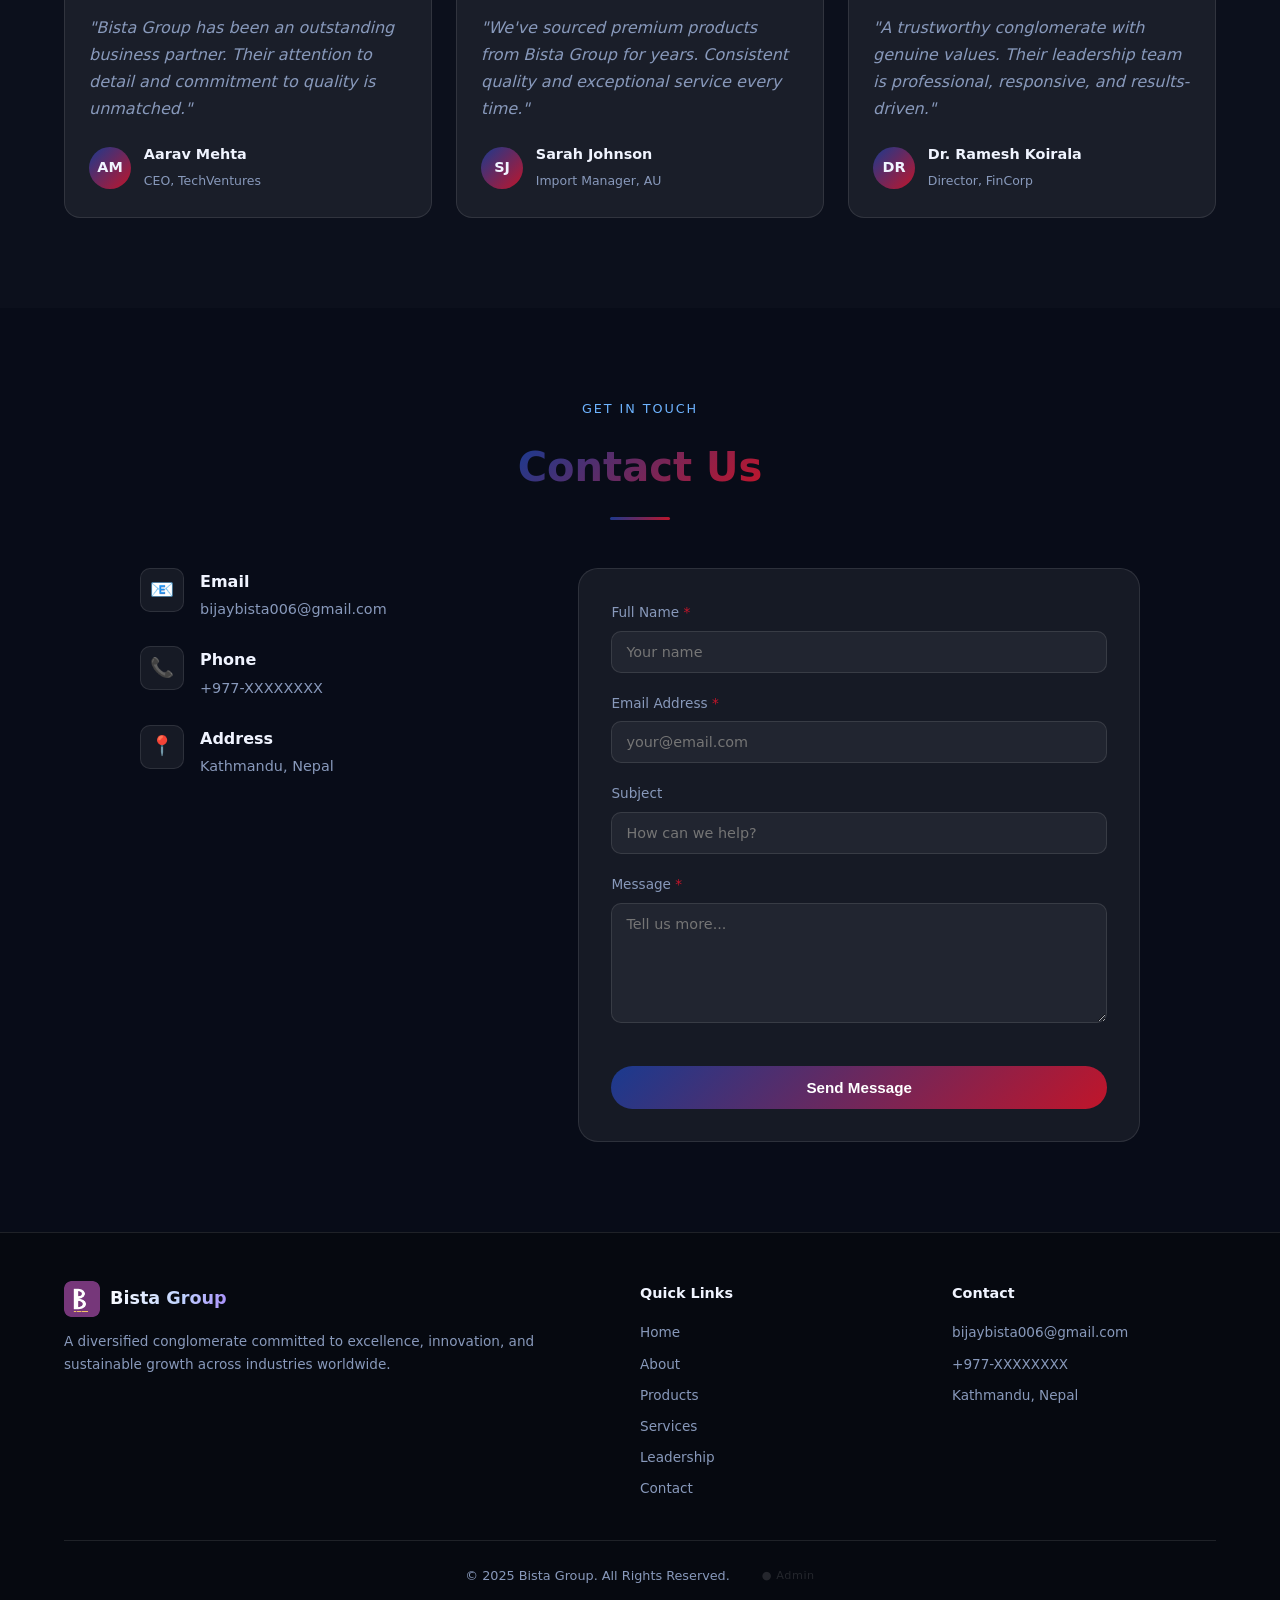
==== commit 7d56ff90: "first commit" ====
--- a/index.html
+++ b/index.html
@@ -9,6 +9,10 @@
 <link rel="apple-touch-icon" sizes="180x180" href="assets/images/favicon-180.png">
 <link rel="stylesheet" href="css/style.css">
 <script src="https://cdn.jsdelivr.net/npm/@emailjs/browser@3/dist/email.min.js"></script>
+<!-- Hide page until data loads — prevents flash of default "Bista Group" content -->
+<style id="init-hide">html{opacity:0;transition:opacity .2s ease}</style>
+<link id="gfont-heading" rel="stylesheet" href="">
+<link id="gfont-body" rel="stylesheet" href="">
 </head>
 <body>
 
@@ -28,10 +32,55 @@
     <li id="nav-testimonials"><a href="#testimonials">Testimonials</a></li>
     <li id="nav-contact"><a href="#contact">Contact</a></li>
   </ul>
+  <button class="cart-nav-btn" id="cart-nav-btn" onclick="openCart()" style="display:none;" title="View Cart">
+    🛒<span class="cart-badge" id="cart-badge">0</span>
+  </button>
+  <button class="user-auth-btn" id="user-auth-btn" onclick="authBtnClick()" title="My Account">
+    <svg viewBox="0 0 24 24" width="17" height="17" fill="currentColor" aria-hidden="true"><path d="M12 12c2.7 0 4.8-2.1 4.8-4.8S14.7 2.4 12 2.4 7.2 4.5 7.2 7.2 9.3 12 12 12zm0 2.4c-3.2 0-9.6 1.6-9.6 4.8v2.4h19.2v-2.4c0-3.2-6.4-4.8-9.6-4.8z"/></svg>
+    <span id="user-auth-label">Sign In</span>
+  </button>
   <div class="hamburger" onclick="toggleMobile()">
     <span></span><span></span><span></span>
   </div>
 </nav>
+<div id="cart-toast" class="cart-toast"></div>
+
+<!-- CART OVERLAY -->
+<div class="cart-overlay" id="cart-overlay" onclick="closeCart()"></div>
+
+<!-- CART PANEL -->
+<div class="cart-panel" id="cart-panel">
+  <div class="cart-header">
+    <span>🛒 Your Cart <span id="cart-count-label" style="font-weight:400;color:var(--text-muted);font-size:.85rem;"></span></span>
+    <button class="cart-close-btn" onclick="closeCart()">✕</button>
+  </div>
+  <div class="cart-items" id="cart-items"></div>
+  <div class="cart-footer" id="cart-footer" style="display:none;">
+    <div class="cart-summary-row"><span>Subtotal</span><span id="cart-subtotal"></span></div>
+    <div class="cart-summary-row" id="cart-fee-row" style="display:none;"><span id="cart-fee-label">Processing fee</span><span id="cart-fee"></span></div>
+    <div class="cart-summary-total"><span>Total</span><span id="cart-total"></span></div>
+    <div class="cart-footer-btns">
+      <button class="btn btn-outline" onclick="closeCart()">Continue Shopping</button>
+      <button class="btn btn-primary" onclick="openCheckout()">Proceed to Checkout →</button>
+    </div>
+  </div>
+</div>
+
+<!-- CHECKOUT OVERLAY -->
+<div class="checkout-overlay" id="checkout-overlay">
+  <div class="checkout-modal" id="checkout-modal">
+    <div class="checkout-modal-header">
+      <h3 id="checkout-modal-title">Checkout</h3>
+      <button class="checkout-close" onclick="closeCheckout()">✕</button>
+    </div>
+    <div class="checkout-steps" id="checkout-steps">
+      <div class="checkout-step-dot active" id="cstep-1"><div class="step-num">1</div><span>Fulfillment</span></div>
+      <div class="checkout-step-dot" id="cstep-2"><div class="step-num">2</div><span>Details</span></div>
+      <div class="checkout-step-dot" id="cstep-3"><div class="step-num">3</div><span>Payment</span></div>
+    </div>
+    <div class="checkout-body" id="checkout-body"></div>
+  </div>
+</div>
 <div class="mobile-menu" id="mobile-menu">
   <a href="#hero" onclick="closeMobile()">Home</a>
   <a id="mob-about"        href="#about"        onclick="closeMobile()">About</a>
@@ -41,6 +90,10 @@
   <a id="mob-gallery"      href="#gallery"      onclick="closeMobile()">Gallery</a>
   <a id="mob-testimonials" href="#testimonials" onclick="closeMobile()">Testimonials</a>
   <a id="mob-contact"      href="#contact"      onclick="closeMobile()">Contact</a>
+  <a id="mob-signin-link"  href="#"             onclick="closeMobile(); authBtnClick(); return false;" style="display:none; border-top:2px solid var(--border); margin-top:.5rem; padding-top:1rem; font-weight:700; color:var(--text);">
+    <svg viewBox="0 0 24 24" width="15" height="15" fill="currentColor" style="vertical-align:-2px; margin-right:6px;" aria-hidden="true"><path d="M12 12c2.7 0 4.8-2.1 4.8-4.8S14.7 2.4 12 2.4 7.2 4.5 7.2 7.2 9.3 12 12 12zm0 2.4c-3.2 0-9.6 1.6-9.6 4.8v2.4h19.2v-2.4c0-3.2-6.4-4.8-9.6-4.8z"/></svg>
+    <span id="mob-signin-label">Sign In / My Account</span>
+  </a>
 </div>
 
 <!-- HERO -->
@@ -89,11 +142,7 @@
     <h2 class="section-title"><span id="st-products">Our Products</span></h2>
     <div class="divider" style="margin:1rem auto 1.5rem;"></div>
   </div>
-  <div class="currency-bar">
-    <button class="currency-btn active" onclick="setCurrency('NPR','रू')">NPR (रू)</button>
-    <button class="currency-btn" onclick="setCurrency('AUD','A$')">AUD (A$)</button>
-    <button class="currency-btn" onclick="setCurrency('USD','$')">USD ($)</button>
-  </div>
+  <div class="currency-bar" id="currency-bar"></div>
   <div class="products-grid" id="products-grid"></div>
 </section>
 
@@ -166,11 +215,14 @@
     </div>
     <div class="contact-form">
       <div class="form-msg" id="contact-msg"></div>
-      <div class="form-group"><label>Your Name</label><input type="text" id="cf-name" placeholder="John Doe"></div>
-      <div class="form-group"><label>Email Address</label><input type="email" id="cf-email" placeholder="john@example.com"></div>
-      <div class="form-group"><label>Subject / Product</label><input type="text" id="cf-subject" placeholder="Inquiry about..."></div>
-      <div class="form-group"><label>Message</label><textarea id="cf-message" placeholder="How can we help you?"></textarea></div>
-      <button class="btn btn-primary" style="width:100%;" onclick="sendContact()">Send Message</button>
+      <div id="contact-form-fields">
+        <!-- Dynamically rendered from state.contactForm.fields — falls back to static HTML if JS not loaded -->
+        <div class="form-group"><label>Your Name</label><input type="text" id="cf-name" placeholder="Your name"></div>
+        <div class="form-group"><label>Email Address</label><input type="email" id="cf-email" placeholder="your@email.com"></div>
+        <div class="form-group"><label>Subject</label><input type="text" id="cf-subject" placeholder="How can we help?"></div>
+        <div class="form-group"><label>Message</label><textarea id="cf-message" placeholder="Tell us more..."></textarea></div>
+      </div>
+      <button class="btn btn-primary" style="width:100%;margin-top:1rem;" onclick="sendContact()">Send Message</button>
     </div>
   </div>
 </section>
@@ -222,9 +274,22 @@
         <h2 id="modal-name"></h2>
         <div class="modal-price" id="modal-price"></div>
         <p class="modal-desc" id="modal-desc"></p>
+        <!-- Quantity + Add to Cart -->
+        <div class="modal-qty-row" id="modal-qty-row" style="display:none;">
+          <span class="modal-qty-label">Qty:</span>
+          <div class="modal-qty-ctrl">
+            <button class="modal-qty-btn" onclick="modalQtyChange(-1)">−</button>
+            <span class="modal-qty-val" id="modal-qty-val">1</span>
+            <button class="modal-qty-btn" onclick="modalQtyChange(1)">+</button>
+          </div>
+          <span class="modal-qty-max" id="modal-qty-max"></span>
+        </div>
         <div class="modal-actions">
-          <button class="btn btn-contact" onclick="contactSeller()">✉ Contact Seller</button>
+          <button class="btn btn-outline" onclick="contactSeller()">✉ Contact Seller</button>
+          <button class="btn btn-primary" id="add-to-cart-btn" onclick="modalAddToCart()" style="display:none;">🛒 Add to Cart</button>
         </div>
+        <!-- Direct payment panel (no cart) -->
+        <div class="payment-panel" id="payment-panel" style="display:none;"></div>
       </div>
     </div>
   </div>
@@ -247,6 +312,47 @@
   </div>
 </div>
 
+<!-- AUTH MODAL -->
+<div class="auth-overlay" id="auth-overlay" onclick="if(event.target===this)closeAuthModal()">
+  <div class="auth-box" id="auth-box">
+    <button class="auth-close" onclick="closeAuthModal()">✕</button>
+    <div id="auth-modal-content"></div>
+  </div>
+</div>
+
+<!-- USER PROFILE PANEL -->
+<div class="profile-dim" id="profile-dim" onclick="closeProfile()"></div>
+<div class="profile-panel" id="profile-panel">
+  <div class="profile-panel-head">
+    <div id="profile-head-info"></div>
+    <button class="profile-panel-close" onclick="closeProfile()">✕</button>
+  </div>
+  <nav class="profile-nav">
+    <button class="p-tab active" id="ptab-overview"   onclick="switchProfileTab('overview')">Overview</button>
+    <button class="p-tab"        id="ptab-orders"     onclick="switchProfileTab('orders')">My Orders</button>
+    <button class="p-tab"        id="ptab-favourites" onclick="switchProfileTab('favourites')">Favourites</button>
+    <button class="p-tab"        id="ptab-settings"   onclick="switchProfileTab('settings')">Settings</button>
+  </nav>
+  <div class="profile-body" id="profile-body"></div>
+</div>
+
+<!-- GUEST CHECKOUT CHOICE (shown at checkout start when auth is enabled) -->
+<div class="guest-choice-overlay" id="guest-choice-overlay" style="display:none;">
+  <div class="guest-choice-box">
+    <button class="auth-close" onclick="dismissGuestChoice()">✕</button>
+    <h3 style="margin-bottom:.4rem;">How would you like to checkout?</h3>
+    <p style="color:var(--text-muted);font-size:.88rem;margin-bottom:1.5rem;">Sign in for faster checkout and order tracking.</p>
+    <div class="guest-choice-btns">
+      <button class="btn btn-primary" onclick="chooseSignIn()">
+        <svg viewBox="0 0 24 24" width="16" height="16" fill="currentColor" style="margin-right:.4rem;vertical-align:middle;"><path d="M12 12c2.7 0 4.8-2.1 4.8-4.8S14.7 2.4 12 2.4 7.2 4.5 7.2 7.2 9.3 12 12 12zm0 2.4c-3.2 0-9.6 1.6-9.6 4.8v2.4h19.2v-2.4c0-3.2-6.4-4.8-9.6-4.8z"/></svg>
+        Sign In / Create Account
+      </button>
+      <button class="btn btn-outline" onclick="continueAsGuest()">Continue as Guest →</button>
+    </div>
+  </div>
+</div>
+
+<script src="js/data-service.js"></script>
 <script src="js/script.js"></script>
 </body>
 </html>
--- a/css/style.css
+++ b/css/style.css
@@ -17,7 +17,9 @@
 
 *, *::before, *::after { margin:0; padding:0; box-sizing:border-box; }
 html { scroll-behavior:smooth; }
-body { background:var(--bg-dark); color:var(--text); font-family:'Segoe UI',system-ui,sans-serif; overflow-x:hidden; }
+body { background:var(--bg-dark); color:var(--text); font-family:'Segoe UI',system-ui,sans-serif; overflow-x:hidden; padding-top:70px; }
+/* sidebar nav: no top padding on desktop (sidebar handles layout) */
+body.nav-sidebar-left, body.nav-sidebar-right { padding-top:0; }
 
 /* ── SCROLLBAR ── */
 ::-webkit-scrollbar        { width:6px; }
@@ -28,23 +30,42 @@
 nav {
   position:fixed; top:0; left:0; right:0; z-index:1000;
   padding:0 5%; height:70px;
-  display:flex; align-items:center; justify-content:space-between;
-  background:rgba(8,12,24,0.88); backdrop-filter:blur(12px);
-  border-bottom:1px solid var(--border); transition:all .3s;
+  display:flex; align-items:center; justify-content:space-between; gap:1.5rem;
+  background:rgba(8,12,24,0.92); backdrop-filter:blur(16px); -webkit-backdrop-filter:blur(16px);
+  border-bottom:1px solid var(--border); transition:top .35s ease, transform .35s ease;
 }
 .nav-logo {
   display:flex; align-items:center; gap:10px;
-  font-size:1.3rem; font-weight:700;
-  background:var(--grad); -webkit-background-clip:text; -webkit-text-fill-color:transparent;
-  text-decoration:none;
-}
-.nav-logo img { width:40px; height:40px; object-fit:contain; border-radius:6px; }
-.nav-links { display:flex; gap:2rem; list-style:none; }
-.nav-links a { color:var(--text-muted); text-decoration:none; font-size:.9rem; letter-spacing:.05em; transition:color .2s; }
+  font-size:1.1rem; font-weight:700;
+  color:var(--text); text-decoration:none;
+  flex-shrink:0; overflow:hidden;
+  max-width:min(260px, 36vw);
+}
+.nav-logo img { width:36px; height:36px; object-fit:contain; border-radius:8px; flex-shrink:0; }
+.nav-logo span {
+  white-space:nowrap; overflow:hidden; text-overflow:ellipsis;
+  background:linear-gradient(110deg, #ffffff 0%, #c0d4ff 60%, #a78bfa 100%);
+  -webkit-background-clip:text; background-clip:text;
+  -webkit-text-fill-color:transparent; color:transparent;
+}
+/* Nav links — separated from logo with a thin rule */
+.nav-links {
+  display:flex; gap:1.6rem; list-style:none; margin-left:auto;
+  padding-left:2rem; border-left:1px solid var(--border);
+  align-items:center;
+}
+.nav-links li { display:flex; align-items:center; }
+.nav-links a { color:var(--text-muted); text-decoration:none; font-size:.88rem; letter-spacing:.04em; transition:color .2s; white-space:nowrap; display:inline-flex; align-items:center; }
 .nav-links a:hover { color:#fff; }
 
-.hamburger { display:none; flex-direction:column; gap:5px; cursor:pointer; padding:5px; }
-.hamburger span { width:24px; height:2px; background:#fff; border-radius:2px; transition:.3s; }
+.hamburger {
+  display:none; flex-direction:column; justify-content:center; gap:5px;
+  cursor:pointer; padding:10px 12px; margin-left:auto; flex-shrink:0;
+  background:rgba(255,255,255,.07); border:1px solid rgba(255,255,255,.14);
+  border-radius:10px; transition:background .2s;
+}
+.hamburger:hover { background:rgba(255,255,255,.14); }
+.hamburger span { width:22px; height:2px; background:var(--text); border-radius:2px; display:block; transition:.3s; }
 
 .mobile-menu {
   display:none; position:fixed; top:70px; left:0; right:0; z-index:999;
@@ -53,6 +74,8 @@
 }
 .mobile-menu.open { display:block; }
 .mobile-menu a { display:block; color:var(--text); text-decoration:none; padding:.75rem 0; border-bottom:1px solid var(--border); font-size:1rem; }
+/* Sign In link in mobile menu — highlighted */
+.mobile-menu #mob-signin-link { background:rgba(37,99,235,.12); border:1px solid rgba(37,99,235,.25); border-radius:10px; padding:.75rem 1rem; color:#93c5fd; margin-top:.5rem; }
 
 /* ════════════ BUTTONS ════════════ */
 .btn {
@@ -68,17 +91,22 @@
 .btn-contact { background:var(--grad); color:#fff; }
 
 /* ════════════ SECTIONS ════════════ */
-section { padding:90px 5%; }
+section { padding:90px 5%; scroll-margin-top:70px; }
 .section-tag { color:#6db3ff; font-size:.8rem; letter-spacing:.15em; text-transform:uppercase; margin-bottom:.8rem; }
 .section-title { font-size:clamp(1.8rem,4vw,2.8rem); font-weight:700; margin-bottom:1rem; }
-.section-title span { background:var(--grad); -webkit-background-clip:text; -webkit-text-fill-color:transparent; }
+.section-title span {
+  background:var(--grad); -webkit-background-clip:text; background-clip:text;
+  -webkit-text-fill-color:transparent; color:transparent;
+  /* Repeat gradient per-line when text wraps (prevents bottom lines going invisible) */
+  -webkit-box-decoration-break:clone; box-decoration-break:clone;
+}
 .section-sub { color:var(--text-muted); max-width:580px; line-height:1.7; margin-bottom:3rem; }
 .divider { width:60px; height:3px; background:var(--grad); border-radius:2px; margin:1rem 0 2rem; }
 
 /* ════════════ HERO ════════════ */
 #hero {
-  min-height:100vh; display:flex; align-items:center; justify-content:center;
-  text-align:center; padding:100px 5% 60px; position:relative; overflow:hidden;
+  min-height:calc(100vh - 70px); display:flex; align-items:center; justify-content:center;
+  text-align:center; padding:60px 5%; position:relative; overflow:hidden;
 }
 .hero-bg {
   position:absolute; inset:0;
@@ -99,7 +127,14 @@
   font-size:clamp(2.2rem,6vw,4.5rem); font-weight:800; line-height:1.1;
   margin-bottom:1.2rem; animation:fadeUp .8s .15s ease both;
 }
-.hero-title span { background:var(--grad); -webkit-background-clip:text; -webkit-text-fill-color:transparent; }
+.hero-title span {
+  background:var(--grad); -webkit-background-clip:text; background-clip:text;
+  -webkit-text-fill-color:transparent; color:transparent;
+  /* Repeat gradient per-line — prevents wrapped company names from going dark/invisible */
+  -webkit-box-decoration-break:clone; box-decoration-break:clone;
+  /* Keep company name together on one line when it fits */
+  display:inline; white-space:nowrap;
+}
 .hero-sub {
   color:var(--text-muted); font-size:1.1rem; max-width:550px;
   margin:0 auto 2.5rem; line-height:1.7; animation:fadeUp .8s .3s ease both;
@@ -117,15 +152,15 @@
 }
 .about-badge {
   position:absolute; bottom:20px; left:20px;
-  background:var(--bg-glass); backdrop-filter:blur(10px);
+  background:var(--bg-glass); backdrop-filter:blur(10px); -webkit-backdrop-filter:blur(10px);
   border:1px solid var(--border); border-radius:12px; padding:12px 18px;
 }
-.about-badge strong { display:block; font-size:1.5rem; font-weight:700; background:var(--grad); -webkit-background-clip:text; -webkit-text-fill-color:transparent; }
+.about-badge strong { display:block; font-size:1.5rem; font-weight:700; background:var(--grad); -webkit-background-clip:text; background-clip:text; -webkit-text-fill-color:transparent; color:transparent; }
 .about-badge span   { font-size:.8rem; color:var(--text-muted); }
 .about-text p { color:var(--text-muted); line-height:1.8; }
 .about-stats { display:grid; grid-template-columns:repeat(3,1fr); gap:1rem; margin-top:2rem; }
 .stat-card { background:var(--bg-glass); border:1px solid var(--border); border-radius:12px; padding:1rem; text-align:center; }
-.stat-card strong { display:block; font-size:1.6rem; font-weight:700; background:var(--grad); -webkit-background-clip:text; -webkit-text-fill-color:transparent; }
+.stat-card strong { display:block; font-size:1.6rem; font-weight:700; background:var(--grad); -webkit-background-clip:text; background-clip:text; -webkit-text-fill-color:transparent; color:transparent; }
 .stat-card span { font-size:.8rem; color:var(--text-muted); }
 
 /* ════════════ PRODUCTS ════════════ */
@@ -145,14 +180,14 @@
 .product-overlay span { background:#fff; color:#111; padding:10px 22px; border-radius:24px; font-weight:600; font-size:.9rem; }
 .product-info { padding:1.1rem; }
 .product-info h3 { font-size:1rem; font-weight:600; margin-bottom:.4rem; }
-.product-info p { color:var(--text-muted); font-size:.82rem; line-height:1.5; margin-bottom:.8rem; display:-webkit-box; -webkit-line-clamp:2; -webkit-box-orient:vertical; overflow:hidden; }
-.product-price { font-size:1.1rem; font-weight:700; background:var(--grad); -webkit-background-clip:text; -webkit-text-fill-color:transparent; }
+.product-info p { color:var(--text-muted); font-size:.82rem; line-height:1.5; margin-bottom:.8rem; display:-webkit-box; -webkit-line-clamp:2; -webkit-box-orient:vertical; overflow:hidden; line-clamp:2; }
+.product-price { font-size:1.1rem; font-weight:700; background:var(--grad); -webkit-background-clip:text; background-clip:text; -webkit-text-fill-color:transparent; color:transparent; }
 
 /* ════════════ PRODUCT MODAL ════════════ */
 .modal-overlay {
   position:fixed; inset:0; background:rgba(0,0,0,.85); z-index:2000;
   display:none; align-items:center; justify-content:center;
-  padding:20px; backdrop-filter:blur(4px);
+  padding:20px; backdrop-filter:blur(4px); -webkit-backdrop-filter:blur(4px);
 }
 .modal-overlay.open { display:flex; }
 .modal { background:#0f1628; border:1px solid var(--border); border-radius:20px; max-width:900px; width:100%; max-height:90vh; overflow-y:auto; position:relative; }
@@ -162,7 +197,7 @@
 .modal-gallery img { width:100%; height:340px; object-fit:cover; border-radius:12px; margin-bottom:1rem; }
 .modal-details { padding:2rem; border-left:1px solid var(--border); }
 .modal-details h2 { font-size:1.6rem; font-weight:700; margin-bottom:.5rem; }
-.modal-price { font-size:2rem; font-weight:800; background:var(--grad); -webkit-background-clip:text; -webkit-text-fill-color:transparent; margin:1rem 0; }
+.modal-price { font-size:2rem; font-weight:800; background:var(--grad); -webkit-background-clip:text; background-clip:text; -webkit-text-fill-color:transparent; color:transparent; margin:1rem 0; }
 .modal-desc { color:var(--text-muted); line-height:1.8; margin-bottom:1.5rem; }
 .modal-actions { display:flex; flex-direction:column; gap:.8rem; }
 
@@ -350,47 +385,72 @@
 /* ════════════ SIDEBAR NAV — LEFT ════════════ */
 body.nav-sidebar-left nav {
   top:0; left:0; right:auto; bottom:0; height:100vh;
-  width:220px; flex-direction:column; align-items:flex-start;
-  padding:2rem 1.2rem; justify-content:flex-start; gap:2rem;
+  width:240px; flex-direction:column; align-items:flex-start;
+  padding:1.8rem 1rem 1.8rem 1.2rem; justify-content:flex-start; gap:0;
   border-right:1px solid var(--border); border-bottom:none;
   overflow-y:auto;
 }
-body.nav-sidebar-left .nav-logo { width:100%; }
-body.nav-sidebar-left .nav-links { flex-direction:column; gap:.2rem; }
-body.nav-sidebar-left .nav-links a { display:block; padding:.5rem .8rem; border-radius:8px; }
-body.nav-sidebar-left .nav-links a:hover { background:rgba(255,255,255,.06); color:#fff; }
+body.nav-sidebar-left .nav-logo {
+  width:100%; padding-bottom:1.4rem;
+  border-bottom:1px solid var(--border); margin-bottom:1rem;
+}
+body.nav-sidebar-left .nav-links {
+  flex-direction:column; gap:0; border-left:none; padding-left:0;
+  align-items:stretch; width:100%;
+}
+body.nav-sidebar-left .nav-links li { width:100%; }
+body.nav-sidebar-left .nav-links a {
+  display:flex; align-items:center; width:100%;
+  padding:.55rem .9rem; border-radius:10px; font-size:.875rem;
+  transition:background .2s, color .2s;
+}
+body.nav-sidebar-left .nav-links a:hover { background:rgba(255,255,255,.07); color:#fff; }
+body.nav-sidebar-left .cart-nav-btn { margin-top:auto; margin-left:0; width:100%; border-radius:10px; justify-content:center; }
 body.nav-sidebar-left .hamburger { display:none; }
-body.nav-sidebar-left { padding-left:220px; }
+body.nav-sidebar-left { padding-left:240px; }
 body.nav-sidebar-left #hero,
 body.nav-sidebar-left section,
 body.nav-sidebar-left footer { padding-top:2rem; }
-body.nav-sidebar-left .mobile-menu { left:220px; }
+body.nav-sidebar-left .mobile-menu { left:240px; }
 
 /* ════════════ SIDEBAR NAV — RIGHT ════════════ */
 body.nav-sidebar-right nav {
   top:0; right:0; left:auto; bottom:0; height:100vh;
-  width:220px; flex-direction:column; align-items:flex-start;
-  padding:2rem 1.2rem; justify-content:flex-start; gap:2rem;
+  width:240px; flex-direction:column; align-items:flex-start;
+  padding:1.8rem 1rem 1.8rem 1.2rem; justify-content:flex-start; gap:0;
   border-left:1px solid var(--border); border-bottom:none;
   overflow-y:auto;
 }
-body.nav-sidebar-right .nav-logo { width:100%; }
-body.nav-sidebar-right .nav-links { flex-direction:column; gap:.2rem; }
-body.nav-sidebar-right .nav-links a { display:block; padding:.5rem .8rem; border-radius:8px; }
-body.nav-sidebar-right .nav-links a:hover { background:rgba(255,255,255,.06); color:#fff; }
+body.nav-sidebar-right .nav-logo {
+  width:100%; padding-bottom:1.4rem;
+  border-bottom:1px solid var(--border); margin-bottom:1rem;
+}
+body.nav-sidebar-right .nav-links {
+  flex-direction:column; gap:0; border-left:none; padding-left:0;
+  align-items:stretch; width:100%;
+}
+body.nav-sidebar-right .nav-links li { width:100%; }
+body.nav-sidebar-right .nav-links a {
+  display:flex; align-items:center; width:100%;
+  padding:.55rem .9rem; border-radius:10px; font-size:.875rem;
+  transition:background .2s, color .2s;
+}
+body.nav-sidebar-right .nav-links a:hover { background:rgba(255,255,255,.07); color:#fff; }
+body.nav-sidebar-right .cart-nav-btn { margin-top:auto; margin-left:0; width:100%; border-radius:10px; justify-content:center; }
 body.nav-sidebar-right .hamburger { display:none; }
-body.nav-sidebar-right { padding-right:220px; }
+body.nav-sidebar-right { padding-right:240px; }
 body.nav-sidebar-right #hero,
 body.nav-sidebar-right section,
 body.nav-sidebar-right footer { padding-top:2rem; }
-body.nav-sidebar-right .mobile-menu { right:220px; left:0; }
+body.nav-sidebar-right .mobile-menu { right:240px; left:0; }
 
 /* ════════════ FLOATING NAV ════════════ */
 body.nav-floating nav {
   top:1.2rem; left:50%; transform:translateX(-50%);
-  right:auto; width:auto; max-width:900px;
-  border-radius:50px; padding:0 1.5rem;
+  right:auto; width:auto; min-width:min(600px, 90vw); max-width:960px;
+  border-radius:50px; padding:0 2rem;
   border:1px solid var(--border); box-shadow:0 8px 32px rgba(0,0,0,.35);
+  border-bottom:1px solid var(--border);
 }
 body.nav-floating { padding-top:90px; }
 
@@ -407,28 +467,778 @@
 body.cards-glass .service-card,
 body.cards-glass .cs-card {
   background:rgba(255,255,255,.06);
-  backdrop-filter:blur(10px);
+  backdrop-filter:blur(10px); -webkit-backdrop-filter:blur(10px);
   border-color:rgba(255,255,255,.12);
   box-shadow:0 4px 24px rgba(0,0,0,.2);
 }
+
+/* ════════════ NAV AUTO-HIDE ════════════ */
+body.nav-autohide nav { transition:top .35s cubic-bezier(.4,0,.2,1), transform .35s cubic-bezier(.4,0,.2,1); }
+body.nav-autohide nav.nav-hidden { top:-80px; }
+body.nav-floating.nav-autohide nav.nav-hidden { transform:translateX(-50%) translateY(-120%); top:1.2rem; }
+
+/* ════════════ NAV HOVER: UNDERLINE SLIDE ════════════ */
+body.nav-hover-underline .nav-links a { position:relative; padding-bottom:3px; }
+body.nav-hover-underline .nav-links a::after {
+  content:''; position:absolute; bottom:0; left:0;
+  width:0; height:2px;
+  background:var(--grad); border-radius:1px;
+  transition:width .3s ease;
+}
+body.nav-hover-underline .nav-links a:hover { color:#fff; }
+body.nav-hover-underline .nav-links a:hover::after { width:100%; }
+
+/* ════════════ NAV HOVER: GLOW ════════════ */
+body.nav-hover-glow .nav-links a { transition:color .25s, text-shadow .25s; }
+body.nav-hover-glow .nav-links a:hover {
+  color:#fff;
+  text-shadow:0 0 10px rgba(37,99,235,.9), 0 0 22px rgba(26,58,143,.6);
+}
+
+/* ════════════ NAV HOVER: FILL PILL ════════════ */
+body.nav-hover-fill .nav-links { gap:0.4rem; }
+body.nav-hover-fill .nav-links a {
+  padding:6px 13px; border-radius:20px;
+  transition:background .25s, color .25s;
+  line-height:1;
+}
+body.nav-hover-fill .nav-links a:hover { background:var(--grad); color:#fff; }
+
+/* ════════════ CART ICON (NAV) ════════════ */
+.cart-nav-btn {
+  position:relative; display:flex; align-items:center; justify-content:center;
+  width:40px; height:40px; border-radius:10px; cursor:pointer; flex-shrink:0;
+  background:rgba(255,255,255,.07); border:1px solid rgba(255,255,255,.14);
+  font-size:1.1rem; transition:background .2s; color:var(--text);
+}
+.cart-nav-btn:hover { background:rgba(255,255,255,.14); }
+.cart-badge {
+  position:absolute; top:-6px; right:-6px;
+  background:var(--secondary); color:#fff; font-size:.6rem; font-weight:700;
+  min-width:18px; height:18px; border-radius:9px; padding:0 4px;
+  display:none; align-items:center; justify-content:center;
+}
+
+/* ════════════ CART PANEL (SLIDE-IN) ════════════ */
+.cart-overlay {
+  position:fixed; inset:0; background:rgba(0,0,0,.5); z-index:1050;
+  opacity:0; pointer-events:none; transition:opacity .3s;
+}
+.cart-overlay.open { opacity:1; pointer-events:all; }
+.cart-panel {
+  position:fixed; top:0; right:0; bottom:0; width:min(420px,100vw);
+  background:#0e1325; border-left:1px solid var(--border);
+  z-index:1051; display:flex; flex-direction:column;
+  transform:translateX(100%); transition:transform .35s cubic-bezier(.4,0,.2,1);
+}
+.cart-panel.open { transform:none; }
+.cart-header {
+  display:flex; align-items:center; justify-content:space-between;
+  padding:1.2rem 1.4rem; border-bottom:1px solid var(--border);
+  font-weight:700; font-size:1rem;
+}
+.cart-close-btn { background:none; border:none; color:var(--text-muted); font-size:1.2rem; cursor:pointer; padding:.2rem .4rem; border-radius:6px; }
+.cart-close-btn:hover { color:#fff; }
+.cart-items { flex:1; overflow-y:auto; padding:1rem 1.4rem; }
+.cart-empty { color:var(--text-muted); text-align:center; padding:3rem 1rem; font-size:.95rem; }
+.cart-item {
+  display:flex; align-items:flex-start; gap:.9rem;
+  padding:.9rem 0; border-bottom:1px solid var(--border);
+}
+.cart-item:last-child { border-bottom:none; }
+.cart-item-img { width:56px; height:56px; object-fit:cover; border-radius:8px; flex-shrink:0; }
+.cart-item-info { flex:1; min-width:0; }
+.cart-item-name { font-weight:600; font-size:.88rem; margin-bottom:.2rem; white-space:nowrap; overflow:hidden; text-overflow:ellipsis; }
+.cart-item-price { font-size:.82rem; color:var(--text-muted); margin-bottom:.4rem; }
+.cart-qty-row { display:flex; align-items:center; gap:.4rem; }
+.cart-qty-btn {
+  width:26px; height:26px; border-radius:6px; border:1px solid var(--border);
+  background:rgba(255,255,255,.06); color:var(--text); cursor:pointer; font-size:.9rem;
+  display:flex; align-items:center; justify-content:center; transition:background .15s;
+}
+.cart-qty-btn:hover { background:rgba(255,255,255,.14); }
+.cart-qty-btn:disabled { opacity:.35; cursor:not-allowed; }
+.cart-qty-val { font-size:.9rem; font-weight:600; min-width:20px; text-align:center; }
+.cart-max-note { font-size:.7rem; color:var(--text-muted); }
+.cart-remove-btn { background:none; border:none; color:var(--text-muted); cursor:pointer; font-size:.95rem; padding:.2rem; transition:color .15s; flex-shrink:0; }
+.cart-remove-btn:hover { color:#f87171; }
+.cart-footer { padding:1.2rem 1.4rem; border-top:1px solid var(--border); }
+.cart-summary-row { display:flex; justify-content:space-between; font-size:.86rem; color:var(--text-muted); margin-bottom:.35rem; }
+.cart-summary-total { display:flex; justify-content:space-between; font-size:1rem; font-weight:700; color:var(--text); padding-top:.6rem; border-top:1px solid var(--border); margin-top:.4rem; margin-bottom:1rem; }
+.cart-footer-btns { display:flex; gap:.7rem; }
+.cart-footer-btns .btn { flex:1; text-align:center; padding:.7rem; font-size:.86rem; }
+
+/* Cart toast */
+.cart-toast {
+  position:fixed; bottom:2rem; left:50%; transform:translateX(-50%) translateY(10px);
+  background:#1e2d4d; border:1px solid rgba(37,99,235,.4); color:#a8c4ff;
+  padding:.6rem 1.3rem; border-radius:30px; font-size:.84rem; z-index:2000;
+  opacity:0; transition:all .3s; pointer-events:none; white-space:nowrap;
+}
+.cart-toast.show { opacity:1; transform:translateX(-50%) translateY(0); }
+
+/* ════════════ CHECKOUT OVERLAY ════════════ */
+.checkout-overlay {
+  position:fixed; inset:0; background:rgba(0,0,0,.75); z-index:1060;
+  display:flex; align-items:center; justify-content:center; padding:1rem;
+  opacity:0; pointer-events:none; transition:opacity .3s;
+}
+.checkout-overlay.open { opacity:1; pointer-events:all; }
+.checkout-modal {
+  background:#0e1325; border:1px solid var(--border); border-radius:20px;
+  width:100%; max-width:580px; max-height:92vh; display:flex; flex-direction:column;
+  transform:scale(.95); transition:transform .3s;
+}
+.checkout-overlay.open .checkout-modal { transform:scale(1); }
+.checkout-modal-header {
+  display:flex; align-items:center; justify-content:space-between;
+  padding:1.2rem 1.5rem; border-bottom:1px solid var(--border);
+}
+.checkout-modal-header h3 { font-size:1rem; font-weight:700; }
+.checkout-close { background:none; border:none; color:var(--text-muted); font-size:1.2rem; cursor:pointer; }
+.checkout-steps {
+  display:flex; gap:0; padding:1rem 1.5rem .6rem;
+  border-bottom:1px solid var(--border);
+}
+.checkout-step-dot {
+  flex:1; display:flex; flex-direction:column; align-items:center; gap:.3rem;
+  font-size:.68rem; color:var(--text-muted); text-align:center; position:relative;
+}
+.checkout-step-dot::before {
+  content:''; position:absolute; top:10px; left:calc(50% + 12px);
+  right:calc(-50% + 12px); height:1px; background:var(--border);
+}
+.checkout-step-dot:last-child::before { display:none; }
+.step-num {
+  width:22px; height:22px; border-radius:50%; border:1px solid var(--border);
+  display:flex; align-items:center; justify-content:center; font-size:.68rem;
+  background:var(--bg-dark); color:var(--text-muted); z-index:1; transition:all .25s;
+}
+.checkout-step-dot.active .step-num { background:var(--grad); border-color:transparent; color:#fff; }
+.checkout-step-dot.done .step-num { background:rgba(82,196,26,.2); border-color:rgba(82,196,26,.4); color:#6be032; }
+.checkout-step-dot.active { color:var(--text); }
+.checkout-body { flex:1; overflow-y:auto; padding:1.4rem 1.5rem; }
+.checkout-step-title { font-size:1.05rem; font-weight:700; margin-bottom:1.2rem; }
+.checkout-form .field-group { margin-bottom:.9rem; }
+.checkout-form label { display:block; font-size:.82rem; color:var(--text-muted); margin-bottom:.3rem; }
+.checkout-form input, .checkout-form textarea, .checkout-form select {
+  width:100%; padding:.6rem .85rem;
+  background:rgba(255,255,255,.06); border:1px solid var(--border);
+  border-radius:9px; color:var(--text); font-size:.88rem; resize:none;
+}
+.checkout-form input:focus, .checkout-form textarea:focus { outline:none; border-color:rgba(37,99,235,.5); }
+.checkout-form input::placeholder, .checkout-form textarea::placeholder { color:var(--text-muted); }
+.checkout-nav { display:flex; justify-content:space-between; align-items:center; margin-top:1.4rem; gap:.7rem; }
+.checkout-nav .btn { padding:.65rem 1.3rem; font-size:.88rem; }
+
+/* Fulfillment cards */
+.fulfillment-options { display:flex; flex-direction:column; gap:.7rem; margin-bottom:1rem; }
+.fulfillment-card {
+  display:flex; align-items:center; gap:1rem; padding:1rem 1.2rem;
+  border:2px solid var(--border); border-radius:12px; cursor:pointer;
+  transition:all .2s; background:rgba(255,255,255,.03);
+}
+.fulfillment-card:hover { border-color:rgba(37,99,235,.4); }
+.fulfillment-card.selected { border-color:var(--accent); background:rgba(37,99,235,.08); }
+.fulfillment-icon { font-size:1.8rem; flex-shrink:0; }
+.fulfillment-title { font-weight:600; font-size:.95rem; }
+.fulfillment-desc  { font-size:.8rem; color:var(--text-muted); margin-top:.1rem; }
+
+/* Store list */
+.store-list { display:flex; flex-direction:column; gap:.6rem; margin:.6rem 0 .4rem; }
+.store-card { padding:.8rem 1rem; background:rgba(255,255,255,.04); border:1px solid var(--border); border-radius:10px; }
+.store-name  { font-weight:600; font-size:.88rem; margin-bottom:.2rem; }
+.store-addr  { font-size:.82rem; color:var(--text-muted); }
+.store-hours { font-size:.78rem; color:var(--text-muted); margin-top:.2rem; opacity:.8; }
+
+/* Delivery providers */
+.provider-list { display:flex; flex-direction:column; gap:.5rem; margin:.6rem 0 .4rem; }
+.provider-card {
+  display:flex; align-items:center; justify-content:space-between;
+  padding:.75rem 1rem; background:rgba(255,255,255,.04); border:2px solid var(--border);
+  border-radius:10px; cursor:pointer; transition:all .2s;
+}
+.provider-card:hover   { border-color:rgba(37,99,235,.4); }
+.provider-card.selected{ border-color:var(--accent); background:rgba(37,99,235,.08); }
+.provider-name  { font-weight:600; font-size:.88rem; }
+.provider-desc  { font-size:.78rem; color:var(--text-muted); margin-top:.15rem; }
+.provider-charge{ font-weight:700; font-size:.88rem; color:var(--text); flex-shrink:0; margin-left:1rem; }
+
+/* Order summary */
+.order-summary {
+  background:rgba(255,255,255,.04); border:1px solid var(--border);
+  border-radius:12px; padding:.9rem 1.1rem; margin-bottom:1rem;
+}
+.order-item { display:flex; justify-content:space-between; font-size:.86rem; padding:.22rem 0; }
+.order-item.muted { color:var(--text-muted); }
+.order-total { display:flex; justify-content:space-between; font-weight:700; font-size:.98rem; padding-top:.6rem; border-top:1px solid var(--border); margin-top:.4rem; }
+.checkout-fonepay { margin-top:.8rem; padding:1rem; text-align:center; background:rgba(255,255,255,.03); border:1px solid var(--border); border-radius:12px; }
+.checkout-fonepay img { max-width:160px; border-radius:8px; }
+.checkout-fonepay p { font-size:.83rem; color:var(--text-muted); margin-top:.5rem; }
+
+/* Qty selector in modal */
+.modal-qty-row { display:flex; align-items:center; gap:.8rem; margin:1rem 0; }
+.modal-qty-label { font-size:.82rem; color:var(--text-muted); }
+.modal-qty-ctrl { display:flex; align-items:center; gap:.5rem; }
+.modal-qty-btn {
+  width:30px; height:30px; border-radius:8px; border:1px solid var(--border);
+  background:rgba(255,255,255,.07); color:var(--text); cursor:pointer; font-size:1rem;
+  display:flex; align-items:center; justify-content:center; transition:background .15s;
+}
+.modal-qty-btn:hover { background:rgba(255,255,255,.15); }
+.modal-qty-val { font-size:1rem; font-weight:600; min-width:24px; text-align:center; }
+.modal-qty-max { font-size:.73rem; color:var(--text-muted); }
+
+/* ════════════ PAYMENT PANEL ════════════ */
+.payment-panel {
+  display:none; margin-top:1.2rem; animation:fadeUp .25s ease;
+  background:rgba(255,255,255,.03); border:1px solid var(--border);
+  border-radius:14px; padding:1.2rem;
+}
+.payment-panel.open { display:block; }
+.payment-breakdown {
+  background:rgba(255,255,255,.04); border-radius:10px;
+  padding:.75rem 1rem; margin-bottom:1rem;
+}
+.payment-breakdown > div {
+  display:flex; justify-content:space-between; align-items:center;
+  padding:.22rem 0; font-size:.86rem; color:var(--text-muted);
+}
+.payment-breakdown .pb-total {
+  font-weight:700; font-size:.96rem; color:var(--text);
+  border-top:1px solid var(--border); padding-top:.45rem; margin-top:.25rem;
+}
+.payment-customer { margin-bottom:1rem; display:flex; flex-direction:column; gap:.5rem; }
+.payment-customer input {
+  padding:.55rem .8rem;
+  background:rgba(255,255,255,.06); border:1px solid var(--border);
+  border-radius:8px; color:var(--text); font-size:.88rem; width:100%;
+}
+.payment-customer input:focus { outline:none; border-color:rgba(37,99,235,.5); }
+.payment-customer input::placeholder { color:var(--text-muted); }
+.gateways-label { font-size:.72rem; color:var(--text-muted); letter-spacing:.1em; text-transform:uppercase; margin-bottom:.6rem; }
+.payment-gateways { display:flex; flex-wrap:wrap; gap:.55rem; }
+.gw-btn {
+  display:flex; align-items:center; gap:.4rem;
+  padding:.55rem 1rem; border-radius:10px; border:1px solid var(--border);
+  background:rgba(255,255,255,.05); color:var(--text);
+  cursor:pointer; font-size:.84rem; font-weight:600;
+  transition:all .2s;
+}
+.gw-btn:hover { border-color:rgba(255,255,255,.3); background:rgba(255,255,255,.1); transform:translateY(-1px); }
+.gw-btn.gw-contact { border-color:rgba(37,99,235,.35);  background:rgba(37,99,235,.1); }
+.gw-btn.gw-stripe  { border-color:rgba(99,91,255,.35);  background:rgba(99,91,255,.1); color:#a78bfa; }
+.gw-btn.gw-esewa   { border-color:rgba(82,196,26,.35);  background:rgba(82,196,26,.1); color:#6be032; }
+.gw-btn.gw-khalti  { border-color:rgba(168,85,247,.35); background:rgba(168,85,247,.1); color:#c084fc; }
+.gw-btn.gw-fonepay { border-color:rgba(245,158,11,.35); background:rgba(245,158,11,.1); color:#fbbf24; }
+.gw-btn.gw-eway    { border-color:rgba(192,21,42,.35);  background:rgba(192,21,42,.1); color:#f87171; }
+.fonepay-qr-panel {
+  margin-top:1rem; padding:1rem; text-align:center;
+  background:rgba(255,255,255,.03); border:1px solid var(--border); border-radius:12px;
+}
+.fonepay-qr-panel img { max-width:180px; border-radius:10px; border:3px solid var(--border); }
+.fonepay-qr-panel p { font-size:.84rem; color:var(--text-muted); margin-top:.6rem; }
+.fonepay-qr-panel strong { color:var(--text); }
+.pay-msg { margin-top:.8rem; font-size:.82rem; padding:.5rem .9rem; border-radius:8px; display:none; }
+.pay-msg.success { background:rgba(82,196,26,.1); color:#6be032; border:1px solid rgba(82,196,26,.25); display:block; }
+.pay-msg.error   { background:rgba(239,68,68,.1); color:#f87171; border:1px solid rgba(239,68,68,.25); display:block; }
 
 /* ════════════ RESPONSIVE ADDITIONS ════════════ */
 @media (max-width:900px) {
   .slideshow { aspect-ratio:16/9; }
   body.nav-sidebar-left nav,
-  body.nav-sidebar-right nav { position:fixed; top:0; left:0; right:0; bottom:auto; width:100%; height:70px; flex-direction:row; padding:0 5%; border-right:none; border-left:none; border-bottom:1px solid var(--border); overflow:visible; }
+  body.nav-sidebar-right nav { position:fixed; top:0; left:0; right:0; bottom:auto; width:100%; height:70px; flex-direction:row; padding:0 5%; border-right:none; border-left:none; border-bottom:1px solid var(--border); overflow:visible; gap:1.5rem; }
   body.nav-sidebar-left nav .nav-links,
   body.nav-sidebar-right nav .nav-links { display:none; }
   body.nav-sidebar-left nav .hamburger,
   body.nav-sidebar-right nav .hamburger { display:flex; }
+  body.nav-sidebar-left .nav-logo,
+  body.nav-sidebar-right .nav-logo { border-bottom:none; padding-bottom:0; margin-bottom:0; }
+  body.nav-sidebar-left .cart-nav-btn,
+  body.nav-sidebar-right .cart-nav-btn { width:40px; margin-top:0; }
   body.nav-sidebar-left,
   body.nav-sidebar-right { padding-left:0; padding-right:0; padding-top:70px; }
   body.nav-sidebar-left .mobile-menu,
   body.nav-sidebar-right .mobile-menu { left:0; right:0; }
-  body.nav-floating nav { left:1rem; right:1rem; width:auto; transform:none; }
+  /* Floating nav → full-width on tablet */
+  body.nav-floating nav {
+    left:0; right:0; width:100%; transform:none;
+    border-radius:0; top:0; max-width:none; min-width:0;
+    padding:0 5%; border-bottom:1px solid var(--border);
+    box-shadow:none;
+  }
+  body.nav-floating { padding-top:70px; }
+}
+@media (max-width:768px) {
+  .nav-links { display:none; }
+  .hamburger  { display:flex; }
 }
 @media (max-width:640px) {
-  .services-grid { grid-template-columns:1fr 1fr; }
-  .slideshow { aspect-ratio:4/3; }
-  .cs-card-grid { grid-template-columns:1fr; }
-}
+  section { padding:70px 5%; }
+  .services-grid   { grid-template-columns:1fr 1fr; }
+  .slideshow       { aspect-ratio:4/3; }
+  .cs-card-grid    { grid-template-columns:1fr; }
+  .about-stats     { grid-template-columns:1fr 1fr; }
+  .hero-title      { font-size:2rem; }
+  .about-grid,
+  .contact-grid,
+  .footer-grid     { grid-template-columns:1fr; }
+  .modal-body      { grid-template-columns:1fr; }
+  .modal-details   { border-left:none; border-top:1px solid var(--border); }
+  .modal-gallery img { height:220px; }
+}
+
+/* ════════════ CHECKOUT FLOW ════════════ */
+.co-step-title { font-size:1rem; font-weight:700; margin-bottom:1.2rem; color:var(--text); }
+
+/* Fulfillment cards */
+.co-fulfill-options { display:flex; gap:1rem; flex-wrap:wrap; margin-bottom:1.2rem; }
+.co-fulfill-card {
+  flex:1; min-width:130px; text-align:center; padding:1.2rem .8rem;
+  border:2px solid var(--border); border-radius:14px; cursor:pointer; transition:all .2s;
+  background:rgba(255,255,255,.03);
+}
+.co-fulfill-card:hover  { border-color:var(--accent); background:rgba(37,99,235,.08); }
+.co-fulfill-card.selected { border-color:var(--primary); background:rgba(26,58,143,.12); }
+.co-fulfill-icon  { font-size:2rem; margin-bottom:.5rem; }
+.co-fulfill-label { font-weight:700; font-size:.94rem; }
+.co-fulfill-sub   { font-size:.78rem; color:var(--text-muted); margin-top:.2rem; }
+
+/* Store list */
+.co-stores-list { margin-bottom:1rem; }
+.co-store-item {
+  padding:.8rem 1rem; border:1px solid var(--border); border-radius:10px; margin-bottom:.5rem;
+  cursor:pointer; transition:all .2s; font-size:.85rem;
+}
+.co-store-item:hover  { border-color:var(--accent); background:rgba(37,99,235,.06); }
+.co-store-item.selected { border-color:var(--primary); background:rgba(26,58,143,.1); }
+.co-store-item strong { display:block; margin-bottom:.2rem; }
+.co-store-item span, .co-store-item small { color:var(--text-muted); }
+
+/* Delivery providers */
+.co-providers-list { margin-bottom:1rem; }
+.co-provider-card {
+  display:flex; justify-content:space-between; align-items:center;
+  padding:.75rem 1rem; border:1px solid var(--border); border-radius:10px; margin-bottom:.5rem;
+  cursor:pointer; transition:all .2s; font-size:.85rem;
+}
+.co-provider-card:hover  { border-color:var(--accent); background:rgba(37,99,235,.06); }
+.co-provider-card.selected { border-color:var(--primary); background:rgba(26,58,143,.1); }
+.co-provider-charge { font-weight:700; color:var(--primary); font-size:.88rem; }
+
+/* Customer form */
+.co-customer-form { margin-bottom:1.2rem; }
+.co-form-group { margin-bottom:.8rem; }
+.co-form-group label { display:block; font-size:.8rem; color:var(--text-muted); margin-bottom:.3rem; font-weight:600; }
+.co-form-group input, .co-form-group textarea {
+  width:100%; padding:.6rem .9rem; background:rgba(255,255,255,.07); border:1px solid var(--border);
+  border-radius:8px; color:var(--text); font-size:.875rem; font-family:inherit; transition:border .2s;
+}
+.co-form-group input:focus, .co-form-group textarea:focus { outline:none; border-color:var(--primary); }
+.co-form-group textarea { resize:vertical; min-height:70px; }
+
+/* Order summary */
+.co-order-summary { background:rgba(255,255,255,.04); border:1px solid var(--border); border-radius:10px; padding:.9rem 1rem; margin-bottom:1.2rem; }
+.co-sum-title { font-size:.78rem; font-weight:700; color:var(--text-muted); text-transform:uppercase; letter-spacing:.05em; margin-bottom:.5rem; }
+.co-sum-row { display:flex; justify-content:space-between; padding:.25rem 0; font-size:.875rem; border-bottom:1px solid rgba(255,255,255,.05); }
+.co-sum-row:last-child { border-bottom:none; }
+.co-sum-total { font-weight:700; font-size:.95rem; color:var(--text); }
+
+/* Gateways */
+.co-gateways { display:flex; flex-direction:column; gap:.6rem; margin-bottom:.8rem; }
+.fonepay-qr-panel { text-align:center; padding:1rem; background:rgba(255,255,255,.04); border:1px solid var(--border); border-radius:10px; margin-top:.8rem; }
+.fonepay-qr-panel img { max-width:220px; border-radius:8px; margin-bottom:.6rem; display:block; margin-inline:auto; }
+
+/* Actions */
+.co-actions { display:flex; gap:.7rem; margin-top:1.2rem; flex-wrap:wrap; }
+
+/* Success screen */
+.co-success { text-align:center; padding:2rem 1rem; }
+.co-success-icon { font-size:3.5rem; margin-bottom:1rem; }
+.co-success h3 { font-size:1.3rem; font-weight:700; margin-bottom:.6rem; }
+.co-success p { color:var(--text-muted); font-size:.9rem; }
+
+/* ══════════ TYPOGRAPHY CSS VARS ══════════ */
+:root {
+  --font-heading:    'Segoe UI', system-ui, sans-serif;
+  --font-body:       'Segoe UI', system-ui, sans-serif;
+  --font-size-base:  16px;
+  --heading-scale:   2.5rem;
+  --line-height:     1.7;
+  --letter-spacing:  0px;
+}
+body { font-family:var(--font-body); font-size:var(--font-size-base); line-height:var(--line-height); }
+h1,h2,h3,h4 { font-family:var(--font-heading); letter-spacing:var(--letter-spacing); }
+.section-title { font-size:clamp(1.6rem,4vw,var(--heading-scale)); }
+
+/* ══════════ FAVOURITE BUTTON ══════════ */
+.fav-btn {
+  position:absolute; top:10px; right:10px;
+  width:32px; height:32px; border-radius:50%;
+  background:rgba(8,12,24,.75); backdrop-filter:blur(6px);
+  border:1px solid rgba(255,255,255,.15); cursor:pointer;
+  display:flex; align-items:center; justify-content:center;
+  color:rgba(255,255,255,.5); transition:all .2s;
+  z-index:2;
+}
+.fav-btn:hover { background:rgba(192,21,42,.2); border-color:rgba(192,21,42,.4); color:#f87171; transform:scale(1.1); }
+.fav-btn.active { background:rgba(192,21,42,.25); border-color:rgba(192,21,42,.5); color:#f87171; }
+
+/* ══════════ USER AUTH BUTTON ══════════ */
+.user-auth-btn {
+  display:flex; align-items:center; gap:.45rem;
+  background:rgba(255,255,255,.07); border:1px solid rgba(255,255,255,.14);
+  color:var(--text); border-radius:20px; padding:7px 14px;
+  font-size:.82rem; font-weight:600; cursor:pointer;
+  transition:all .2s; white-space:nowrap; flex-shrink:0;
+}
+/* On very small screens hide the nav Sign In label text — icon stays visible */
+@media (max-width:380px) {
+  .user-auth-btn #user-auth-label { display:none; }
+  .user-auth-btn { padding:7px 10px; }
+}
+.user-auth-btn:hover { background:rgba(255,255,255,.13); border-color:rgba(255,255,255,.25); }
+.user-auth-btn.signed-in { background:rgba(37,99,235,.15); border-color:rgba(37,99,235,.4); color:#93c5fd; }
+.user-auth-btn.signed-in:hover { background:rgba(37,99,235,.25); }
+
+/* ══════════ AUTH MODAL ══════════ */
+.auth-overlay {
+  position:fixed; inset:0; z-index:3000;
+  background:rgba(0,0,0,.7);
+  backdrop-filter:blur(8px); -webkit-backdrop-filter:blur(8px);
+  display:none; align-items:center; justify-content:center; padding:1rem;
+}
+.auth-overlay.open { display:flex; }
+.auth-box {
+  background:#0f1629; border:1px solid rgba(255,255,255,.12);
+  border-radius:20px; padding:2rem 2rem 2.5rem;
+  width:100%; max-width:420px; position:relative;
+  animation:authSlideUp .22s ease;
+}
+@keyframes authSlideUp { from{opacity:0;transform:translateY(16px)} to{opacity:1;transform:none} }
+.auth-close {
+  position:absolute; top:1rem; right:1rem;
+  background:none; border:none; color:var(--text-muted);
+  font-size:1.1rem; cursor:pointer; padding:4px 8px; border-radius:6px;
+}
+.auth-close:hover { background:rgba(255,255,255,.08); color:#fff; }
+.auth-logo  { font-size:2rem; text-align:center; margin-bottom:.8rem; }
+.auth-title { font-size:1.4rem; font-weight:700; text-align:center; margin-bottom:.25rem; }
+.auth-sub   { color:var(--text-muted); font-size:.875rem; text-align:center; margin-bottom:1.5rem; }
+.auth-google-btn {
+  width:100%; display:flex; align-items:center; justify-content:center;
+  gap:.5rem; padding:11px; border-radius:12px; font-size:.9rem;
+  margin-bottom:1rem;
+}
+.auth-divider {
+  display:flex; align-items:center; gap:.8rem; margin:.8rem 0 1rem;
+  color:var(--text-muted); font-size:.78rem;
+}
+.auth-divider::before,.auth-divider::after { content:''; flex:1; height:1px; background:var(--border); }
+.auth-err { background:rgba(239,68,68,.1); border:1px solid rgba(239,68,68,.3); color:#fca5a5; padding:.6rem .8rem; border-radius:8px; font-size:.82rem; margin-bottom:.8rem; }
+.auth-ok  { background:rgba(34,197,94,.1);  border:1px solid rgba(34,197,94,.3);  color:#86efac;  padding:.6rem .8rem; border-radius:8px; font-size:.82rem; margin-bottom:.8rem; }
+.auth-submit-btn { width:100%; padding:12px; border-radius:12px; font-size:.95rem; margin-top:.4rem; }
+.auth-footer-links { display:flex; justify-content:space-between; flex-wrap:wrap; gap:.5rem; margin-top:1rem; }
+.auth-footer-links a { color:var(--text-muted); font-size:.82rem; text-decoration:none; transition:color .2s; }
+.auth-footer-links a:hover { color:#93c5fd; }
+
+/* ══════════ USER PROFILE PANEL ══════════ */
+.profile-dim {
+  position:fixed; inset:0; z-index:3500;
+  background:rgba(0,0,0,.6); backdrop-filter:blur(4px);
+  opacity:0; pointer-events:none; transition:opacity .3s;
+}
+.profile-dim.open { opacity:1; pointer-events:auto; }
+.profile-panel {
+  position:fixed; top:0; right:0; bottom:0; z-index:3600;
+  width:min(520px, 100vw); background:#0b0f20;
+  border-left:1px solid rgba(255,255,255,.1);
+  display:flex; flex-direction:column;
+  transform:translateX(100%); transition:transform .3s cubic-bezier(.4,0,.2,1);
+  overflow:hidden;
+}
+.profile-panel.open { transform:none; }
+.profile-panel-head {
+  display:flex; align-items:center; gap:1rem; padding:1.2rem 1.5rem;
+  border-bottom:1px solid rgba(255,255,255,.08);
+  background:rgba(255,255,255,.03); flex-shrink:0;
+}
+.profile-panel-close {
+  background:none; border:none; color:var(--text-muted); font-size:1.1rem;
+  cursor:pointer; padding:6px 10px; border-radius:8px; margin-left:auto; flex-shrink:0;
+}
+.profile-panel-close:hover { background:rgba(255,255,255,.08); color:#fff; }
+.profile-avatar {
+  width:48px; height:48px; border-radius:50%; overflow:hidden; flex-shrink:0;
+  background:var(--grad); display:flex; align-items:center; justify-content:center;
+  font-weight:700; font-size:1.1rem; color:#fff;
+}
+.profile-avatar img { width:100%; height:100%; object-fit:cover; }
+.profile-head-text { flex:1; overflow:hidden; }
+.profile-head-text strong { display:block; font-size:.95rem; white-space:nowrap; overflow:hidden; text-overflow:ellipsis; }
+.profile-head-text span   { color:var(--text-muted); font-size:.78rem; display:block; white-space:nowrap; overflow:hidden; text-overflow:ellipsis; }
+.profile-unverified { background:rgba(245,158,11,.15); color:#fbbf24; padding:1px 8px; border-radius:20px; font-size:.72rem; display:inline-block; }
+.profile-nav {
+  display:flex; border-bottom:1px solid rgba(255,255,255,.08);
+  flex-shrink:0; overflow-x:auto;
+}
+.p-tab {
+  flex:1; min-width:80px; padding:.75rem .5rem; font-size:.82rem;
+  background:none; border:none; color:var(--text-muted); cursor:pointer;
+  border-bottom:2px solid transparent; transition:all .2s; white-space:nowrap;
+}
+.p-tab:hover { color:#fff; }
+.p-tab.active { color:#93c5fd; border-bottom-color:#93c5fd; }
+.profile-body { flex:1; overflow-y:auto; padding:1.5rem; }
+/* Profile content */
+.profile-section-title { font-size:.95rem; font-weight:700; margin-bottom:.8rem; }
+.profile-stats-grid { display:grid; grid-template-columns:repeat(3,1fr); gap:.75rem; margin-bottom:1.5rem; }
+.profile-stat { background:rgba(255,255,255,.04); border:1px solid var(--border); border-radius:12px; padding:1rem; text-align:center; }
+.ps-num { display:block; font-size:1.5rem; font-weight:700; background:var(--grad); -webkit-background-clip:text; background-clip:text; -webkit-text-fill-color:transparent; }
+.ps-lbl { display:block; font-size:.75rem; color:var(--text-muted); margin-top:.2rem; }
+.profile-see-all { display:inline-block; color:#93c5fd; font-size:.82rem; text-decoration:none; margin-top:.5rem; }
+.profile-see-all:hover { text-decoration:underline; }
+.profile-empty-state { text-align:center; padding:2rem 1rem; color:var(--text-muted); }
+.profile-empty-state p { margin-top:.5rem; }
+/* Order rows */
+.profile-orders-list { display:flex; flex-direction:column; gap:.5rem; }
+.profile-order-row { background:rgba(255,255,255,.04); border:1px solid var(--border); border-radius:10px; cursor:pointer; overflow:hidden; transition:border-color .2s; }
+.profile-order-row:hover { border-color:rgba(255,255,255,.2); }
+.por-main { display:flex; align-items:center; gap:.8rem; padding:.75rem 1rem; flex-wrap:wrap; }
+.por-id { font-size:.78rem; font-weight:700; color:#93c5fd; }
+.por-date { font-size:.75rem; color:var(--text-muted); margin-left:auto; }
+.por-status { font-size:.78rem; font-weight:600; }
+.por-detail { max-height:0; overflow:hidden; transition:max-height .3s ease; padding:0 1rem; background:rgba(0,0,0,.2); }
+.por-detail.open { max-height:300px; padding:.75rem 1rem; }
+.por-item { display:flex; justify-content:space-between; font-size:.8rem; padding:.2rem 0; border-bottom:1px solid rgba(255,255,255,.05); }
+.por-total { text-align:right; font-size:.82rem; margin-top:.5rem; }
+/* Favourites */
+.profile-favs-mini { display:flex; gap:.6rem; flex-wrap:wrap; }
+.fav-mini-card { background:rgba(255,255,255,.04); border:1px solid var(--border); border-radius:10px; overflow:hidden; cursor:pointer; width:90px; transition:transform .2s; }
+.fav-mini-card:hover { transform:translateY(-2px); }
+.fav-mini-card img { width:100%; height:70px; object-fit:cover; }
+.fav-mini-card span { display:block; font-size:.7rem; padding:.3rem .4rem; white-space:nowrap; overflow:hidden; text-overflow:ellipsis; }
+.profile-favs-grid { display:grid; grid-template-columns:repeat(auto-fill,minmax(140px,1fr)); gap:.75rem; }
+.profile-fav-card { background:rgba(255,255,255,.04); border:1px solid var(--border); border-radius:12px; overflow:hidden; }
+.pfc-img { cursor:pointer; } .pfc-img img { width:100%; height:110px; object-fit:cover; }
+.pfc-info { padding:.5rem .7rem; }
+.pfc-info strong { display:block; font-size:.82rem; white-space:nowrap; overflow:hidden; text-overflow:ellipsis; }
+.pfc-info span { color:var(--text-muted); font-size:.75rem; }
+.pfc-actions { display:flex; gap:.4rem; padding:.4rem .7rem .7rem; }
+/* Settings */
+.profile-settings .admin-card { background:rgba(255,255,255,.04); border:1px solid var(--border); border-radius:12px; }
+
+/* ══════════ GUEST CHECKOUT CHOICE ══════════ */
+.guest-choice-overlay {
+  position:fixed; inset:0; z-index:4000;
+  background:rgba(0,0,0,.75); backdrop-filter:blur(8px);
+  align-items:center; justify-content:center; padding:1rem;
+}
+.guest-choice-box {
+  background:#0f1629; border:1px solid rgba(255,255,255,.15);
+  border-radius:20px; padding:2rem; width:100%; max-width:420px;
+  position:relative; animation:authSlideUp .22s ease;
+}
+.guest-choice-btns { display:flex; flex-direction:column; gap:.75rem; }
+
+/* ══════════ 5 LAYOUT THEMES ══════════ */
+
+/* ─── Organic / Fluid ─── */
+body.layout-organic section { position:relative; overflow:hidden; }
+body.layout-organic #hero { clip-path:polygon(0 0,100% 0,100% 88%,0 100%); padding-bottom:120px; }
+body.layout-organic .product-card,
+body.layout-organic .service-card,
+body.layout-organic .leader-card { border-radius:24px 6px 24px 6px; }
+body.layout-organic .section-title { letter-spacing:-.03em; }
+body.layout-organic nav { border-radius:0 0 24px 24px; }
+body.layout-organic .divider { height:4px; border-radius:0 4px 4px 0; width:80px; }
+body.layout-organic section:nth-child(even) { background:rgba(26,58,143,.04); clip-path:polygon(0 4%,100% 0,100% 96%,0 100%); padding:100px 5%; }
+
+/* ─── Bento Grid ─── */
+body.layout-bento .products-grid { display:grid; grid-template-columns:repeat(auto-fill,minmax(220px,1fr)); grid-auto-rows:auto; gap:1rem; }
+body.layout-bento .products-grid .product-card:nth-child(3n+1) { grid-row:span 2; }
+body.layout-bento .services-grid { display:grid; grid-template-columns:repeat(3,1fr); gap:1rem; }
+body.layout-bento .services-grid .service-card:nth-child(1) { grid-column:span 2; }
+body.layout-bento .service-card,
+body.layout-bento .product-card { border-radius:16px; }
+body.layout-bento section { padding:60px 5%; }
+
+/* ─── Immersive 3D ─── */
+body.layout-immersive #hero {
+  background:radial-gradient(ellipse at 50% 0%,var(--primary) 0%,var(--bg-dark) 70%),
+             radial-gradient(ellipse at 80% 80%,var(--secondary) 0%,transparent 60%);
+  perspective:1000px;
+}
+body.layout-immersive .hero-content { transform:perspective(800px) rotateX(3deg); transform-origin:center 110%; }
+body.layout-immersive .product-card,
+body.layout-immersive .service-card { transition:transform .35s ease,box-shadow .35s ease; }
+body.layout-immersive .product-card:hover { transform:perspective(600px) rotateY(-6deg) translateY(-8px) scale(1.02); box-shadow:20px 20px 60px rgba(0,0,0,.5); }
+body.layout-immersive .service-card:hover { transform:perspective(600px) rotateY(6deg) translateY(-6px); }
+body.layout-immersive section { overflow:hidden; }
+
+/* ─── Neo-Brutalist ─── */
+body.layout-brutalist { --border:rgba(255,255,255,1); --bg-card:rgba(255,255,255,.06); }
+body.layout-brutalist nav { border-bottom:3px solid #fff; background:#0a0e1a; }
+body.layout-brutalist .product-card,
+body.layout-brutalist .service-card,
+body.layout-brutalist .leader-card {
+  border:2px solid #fff !important; border-radius:0 !important;
+  box-shadow:6px 6px 0 var(--primary);
+  transition:transform .15s,box-shadow .15s;
+}
+body.layout-brutalist .product-card:hover,
+body.layout-brutalist .service-card:hover {
+  transform:translate(-3px,-3px);
+  box-shadow:9px 9px 0 var(--secondary);
+}
+body.layout-brutalist .section-title { text-transform:uppercase; letter-spacing:.08em; }
+body.layout-brutalist .btn { border-radius:0 !important; border:2px solid currentColor !important; }
+body.layout-brutalist .divider { display:none; }
+body.layout-brutalist .section-tag { background:#fff; color:#000; padding:2px 8px; display:inline-block; }
+
+/* ─── Modern Minimalist ─── */
+body.layout-minimalist {
+  --bg-dark:#f8f9fc; --text:#111827; --text-muted:#6b7280;
+  --bg-card:rgba(0,0,0,.03); --border:rgba(0,0,0,.08);
+  --grad:linear-gradient(135deg,var(--primary),var(--accent));
+}
+body.layout-minimalist nav { background:rgba(248,249,252,.95); border-bottom:1px solid rgba(0,0,0,.08); }
+body.layout-minimalist nav .nav-logo span { background:var(--grad); -webkit-background-clip:text; background-clip:text; -webkit-text-fill-color:transparent; }
+body.layout-minimalist .nav-links a { color:#6b7280; }
+body.layout-minimalist .nav-links a:hover { color:#111; }
+body.layout-minimalist #hero { background:linear-gradient(180deg,rgba(26,58,143,.06) 0%,transparent 100%); }
+body.layout-minimalist .hero-title { color:#111; }
+body.layout-minimalist .hero-title span { background:var(--grad); -webkit-background-clip:text; background-clip:text; -webkit-text-fill-color:transparent; }
+body.layout-minimalist .hero-sub,.layout-minimalist .hero-tag { color:#6b7280; }
+body.layout-minimalist .product-card,
+body.layout-minimalist .service-card,
+body.layout-minimalist .leader-card { background:#fff; border:1px solid rgba(0,0,0,.08); box-shadow:0 2px 12px rgba(0,0,0,.06); border-radius:16px; color:#111; }
+body.layout-minimalist .product-card:hover { box-shadow:0 8px 32px rgba(0,0,0,.12); }
+body.layout-minimalist .product-info h3,
+body.layout-minimalist .service-card h3,
+body.layout-minimalist .leader-info h3 { color:#111; }
+body.layout-minimalist .product-info p,
+body.layout-minimalist .service-card p,
+body.layout-minimalist .leader-info p { color:#6b7280; }
+body.layout-minimalist section { background:transparent; }
+body.layout-minimalist section:nth-child(even) { background:rgba(0,0,0,.02); }
+body.layout-minimalist .section-title { color:#111; }
+body.layout-minimalist footer { background:#111; color:#f8f9fc; }
+body.layout-minimalist ::-webkit-scrollbar-track { background:#f0f0f0; }
+body.layout-minimalist ::-webkit-scrollbar-thumb { background:#ccc; }
+
+/* ════════════════════════════════════════════════
+   AUTH MODAL + PROFILE PANEL — dynamic layout theming
+   All panels inherit typography CSS variables so
+   admin font/size/spacing choices apply everywhere.
+   ════════════════════════════════════════════════ */
+
+/* Base: use dynamic typography across auth & profile */
+.auth-box, .auth-title, .auth-sub, .auth-google-btn,
+.auth-footer-links, .auth-err, .auth-ok,
+.profile-panel, .profile-section-title, .profile-head-text {
+  font-family: var(--font-body, 'Segoe UI', system-ui, sans-serif);
+  letter-spacing: var(--letter-spacing, 0px);
+  line-height: var(--line-height, 1.7);
+}
+.auth-title, .profile-section-title { font-family: var(--font-heading, 'Segoe UI', system-ui, sans-serif); }
+
+/* ── BRUTALIST layout ── */
+body.layout-brutalist .auth-box {
+  border-radius: 0 !important;
+  border: 3px solid #fff;
+  box-shadow: 8px 8px 0 rgba(255,255,255,.9);
+  background: #0a0e1a;
+}
+body.layout-brutalist .auth-title { text-transform: uppercase; letter-spacing: .06em; }
+body.layout-brutalist .auth-submit-btn, body.layout-brutalist .auth-google-btn {
+  border-radius: 0 !important;
+  border: 2px solid currentColor !important;
+}
+body.layout-brutalist .profile-panel {
+  border-left: 3px solid #fff;
+  box-shadow: -6px 0 0 rgba(255,255,255,.6);
+}
+body.layout-brutalist .profile-nav button { border-radius: 0; }
+body.layout-brutalist .profile-stat,
+body.layout-brutalist .profile-order-row { border-radius: 0 !important; }
+
+/* ── MINIMALIST layout ── */
+body.layout-minimalist .auth-overlay { background: rgba(0,0,0,.45); backdrop-filter: blur(4px); }
+body.layout-minimalist .auth-box {
+  background: #ffffff;
+  border: 1px solid rgba(0,0,0,.10);
+  box-shadow: 0 12px 48px rgba(0,0,0,.12);
+  color: #111;
+}
+body.layout-minimalist .auth-title { color: #111; }
+body.layout-minimalist .auth-sub   { color: #6b7280; }
+body.layout-minimalist .auth-close { color: #6b7280; }
+body.layout-minimalist .auth-close:hover { background: rgba(0,0,0,.06); color: #111; }
+body.layout-minimalist .auth-divider { color: #9ca3af; }
+body.layout-minimalist .auth-divider::before,
+body.layout-minimalist .auth-divider::after { background: rgba(0,0,0,.12); }
+body.layout-minimalist .auth-footer-links a { color: #9ca3af; }
+body.layout-minimalist .auth-footer-links a:hover { color: #111; }
+body.layout-minimalist .auth-google-btn { background: #f3f4f6; color: #111; border: 1px solid rgba(0,0,0,.1); }
+body.layout-minimalist .auth-google-btn:hover { background: #e5e7eb; }
+body.layout-minimalist .profile-panel {
+  background: #ffffff;
+  border-left: 1px solid rgba(0,0,0,.10);
+  color: #111;
+}
+body.layout-minimalist .profile-panel-head { background: #f8f9fc; border-bottom: 1px solid rgba(0,0,0,.08); }
+body.layout-minimalist .profile-panel-close { color: #6b7280; }
+body.layout-minimalist .profile-panel-close:hover { background: rgba(0,0,0,.06); color: #111; }
+body.layout-minimalist .profile-head-text span,
+body.layout-minimalist .profile-section-title { color: #6b7280; }
+body.layout-minimalist .profile-nav button { color: #6b7280; }
+body.layout-minimalist .profile-nav button.active,
+body.layout-minimalist .profile-nav button:hover { background: #f3f4f6; color: #111; }
+body.layout-minimalist .profile-stat,
+body.layout-minimalist .profile-order-row,
+body.layout-minimalist .profile-fav-card {
+  background: #f8f9fc;
+  border: 1px solid rgba(0,0,0,.08);
+  color: #111;
+}
+
+/* ── BOLD layout ── */
+body.layout-bold .auth-title { font-size: 1.65rem; font-weight: 800; }
+body.layout-bold .auth-box { border-width: 2px; }
+body.layout-bold .profile-section-title { font-size: 1.05rem; font-weight: 800; }
+
+/* ── ORGANIC layout ── */
+body.layout-organic .auth-box {
+  border-radius: 24px 8px 24px 8px;
+}
+body.layout-organic .auth-submit-btn, body.layout-organic .auth-google-btn {
+  border-radius: 20px;
+}
+body.layout-organic .profile-panel { border-radius: 16px 0 0 16px; }
+body.layout-organic .profile-stat,
+body.layout-organic .profile-order-row { border-radius: 20px 6px; }
+
+/* ── IMMERSIVE layout ── */
+body.layout-immersive .auth-box {
+  transform: perspective(900px) rotateX(2deg);
+  transform-origin: center 110%;
+  box-shadow: 0 24px 80px rgba(0,0,0,.6), 0 0 0 1px rgba(255,255,255,.1);
+}
+body.layout-immersive .profile-panel {
+  box-shadow: -12px 0 60px rgba(0,0,0,.5);
+}
+
+/* ── BENTO layout ── */
+body.layout-bento .auth-box { border-radius: 16px; }
+body.layout-bento .auth-submit-btn, body.layout-bento .auth-google-btn { border-radius: 12px; }
+body.layout-bento .profile-stat,
+body.layout-bento .profile-order-row { border-radius: 12px; }
+
+/* ── MINIMAL layout ── */
+body.layout-minimal .auth-box {
+  background: rgba(15,22,41,.96);
+  border-color: rgba(255,255,255,.14);
+  box-shadow: none;
+}
+body.layout-minimal .profile-panel { box-shadow: none; border-left-color: rgba(255,255,255,.14); }
